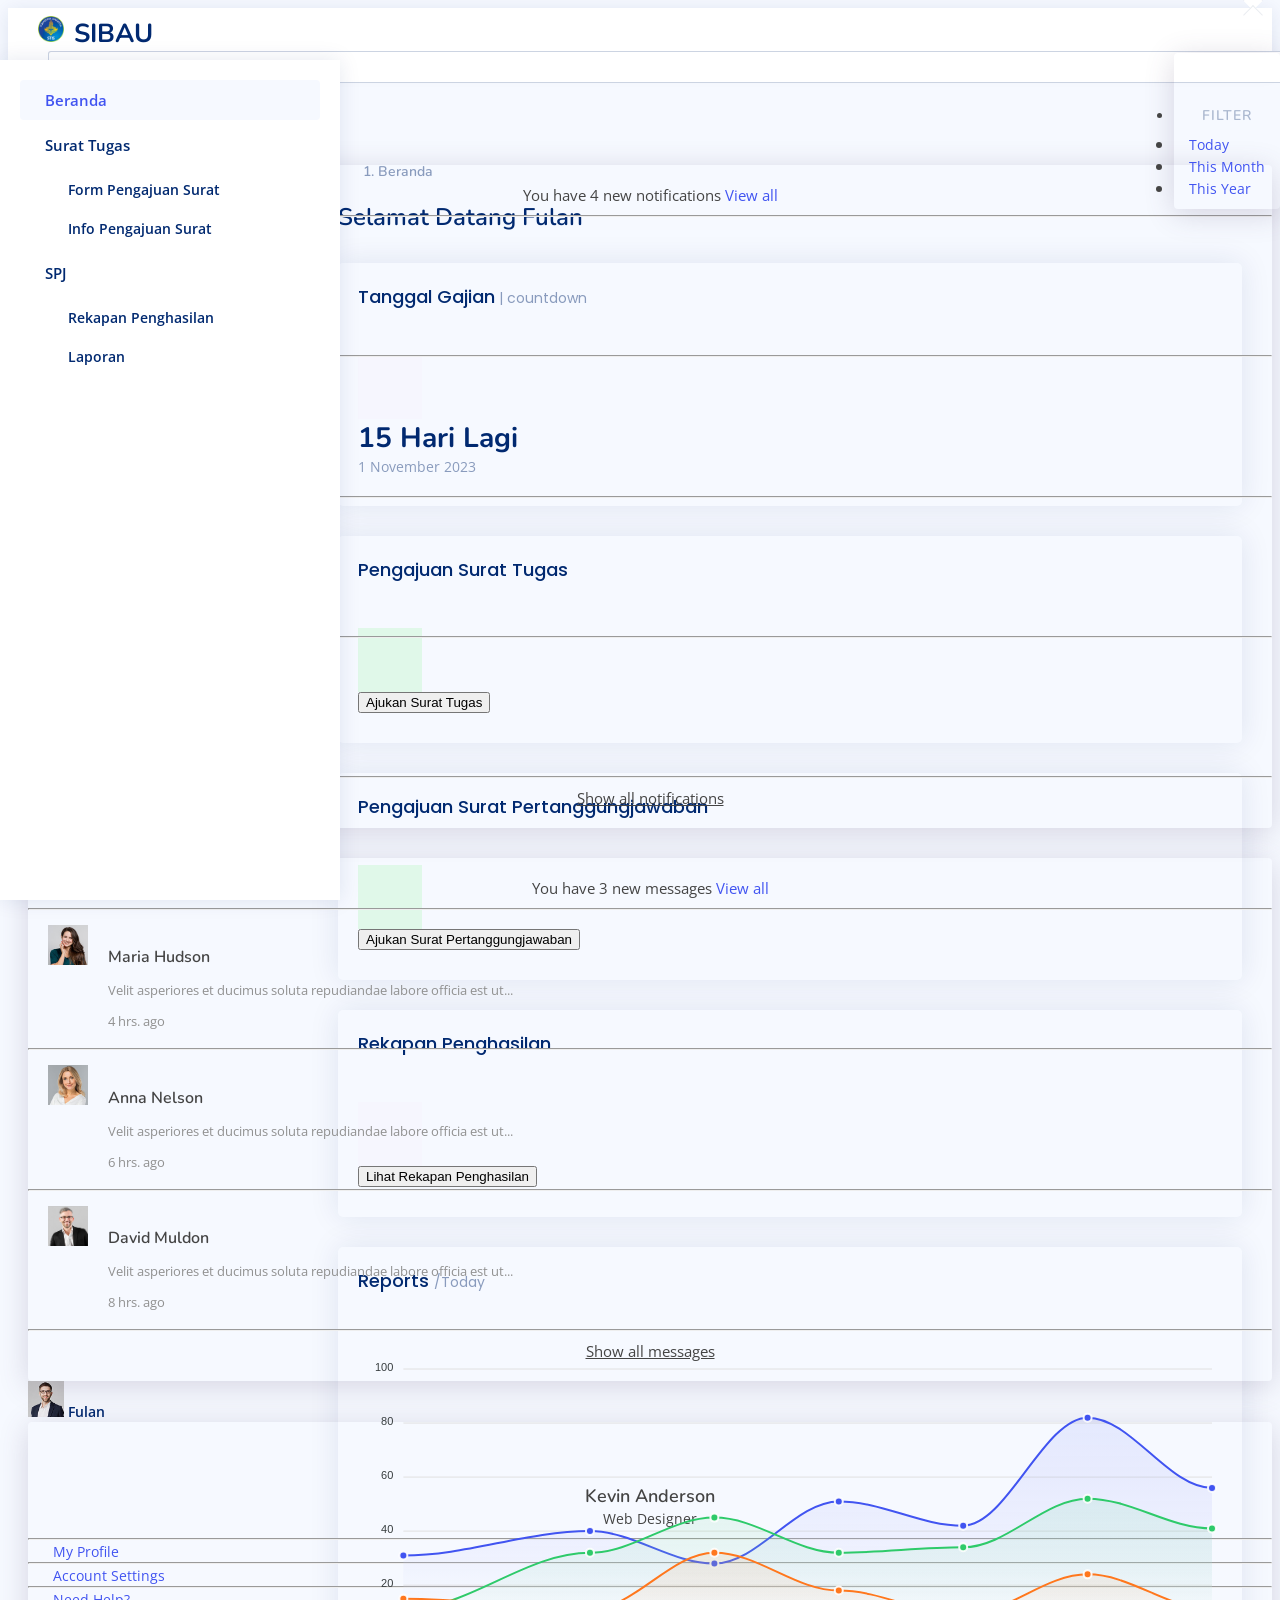
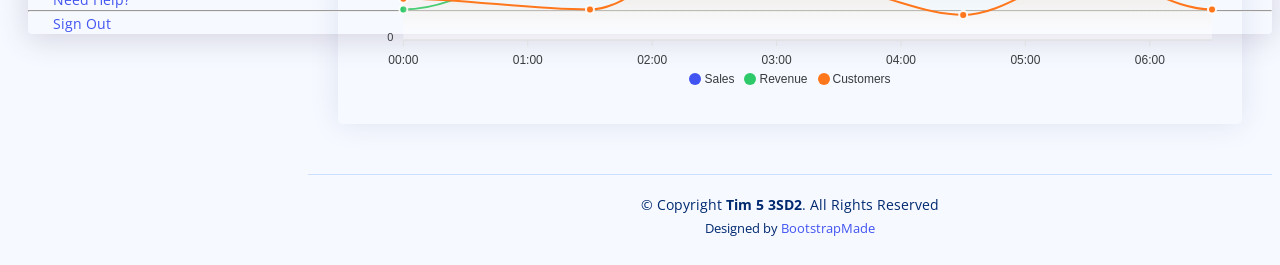
==== index.html @ 1c82ad4c "Menambahkan file UI-UX" ====
<!DOCTYPE html>
<html lang="en">
  <head>
    <meta charset="utf-8" />
    <meta content="width=device-width, initial-scale=1.0" name="viewport" />

    <title>Home</title>
    <meta content="" name="description" />
    <meta content="" name="keywords" />

    <!-- Favicons -->
    <link href="assets/img/favicon.png" rel="icon" />
    <link href="assets/img/apple-touch-icon.png" rel="apple-touch-icon" />

    <!-- Google Fonts -->
    <link href="https://fonts.gstatic.com" rel="preconnect" />
    <link
      href="https://fonts.googleapis.com/css?family=Open+Sans:300,300i,400,400i,600,600i,700,700i|Nunito:300,300i,400,400i,600,600i,700,700i|Poppins:300,300i,400,400i,500,500i,600,600i,700,700i"
      rel="stylesheet"
    />

    <!-- Vendor CSS Files -->
    <link
      href="assets/vendor/bootstrap/css/bootstrap.min.css"
      rel="stylesheet"
    />
    <link
      href="assets/vendor/bootstrap-icons/bootstrap-icons.css"
      rel="stylesheet"
    />
    <link href="assets/vendor/boxicons/css/boxicons.min.css" rel="stylesheet" />
    <link href="assets/vendor/quill/quill.snow.css" rel="stylesheet" />
    <link href="assets/vendor/quill/quill.bubble.css" rel="stylesheet" />
    <link href="assets/vendor/remixicon/remixicon.css" rel="stylesheet" />
    <link href="assets/vendor/simple-datatables/style.css" rel="stylesheet" />

    <!-- Template Main CSS File -->
    <link href="assets/css/style.css" rel="stylesheet" />

    <!-- =======================================================
  * Template Name: NiceAdmin
  * Updated: Sep 18 2023 with Bootstrap v5.3.2
  * Template URL: https://bootstrapmade.com/nice-admin-bootstrap-admin-html-template/
  * Author: BootstrapMade.com
  * License: https://bootstrapmade.com/license/
  ======================================================== -->
  </head>

  <body>
    <!-- ======= Header ======= -->
    <header id="header" class="header fixed-top d-flex align-items-center">
      <div class="d-flex align-items-center justify-content-between">
        <i class="bi bi-list toggle-sidebar-btn"></i>
        <a href="index.html" class="logo d-flex align-items-center">
          <img src="assets/img/logo.png" alt="Logo Polstat STIS" />
          <span class="d-none d-lg-block">SIBAU</span>
        </a>
      </div>
      <!-- End Logo -->

      <div class="search-bar">
        <form
          class="search-form d-flex align-items-center"
          method="POST"
          action="#"
        >
          <input
            type="text"
            name="query"
            placeholder="Search"
            title="Enter search keyword"
          />
          <button type="submit" title="Search">
            <i class="bi bi-search"></i>
          </button>
        </form>
      </div>
      <!-- End Search Bar -->

      <nav class="header-nav ms-auto">
        <ul class="d-flex align-items-center">
          <li class="nav-item d-block d-lg-none">
            <a class="nav-link nav-icon search-bar-toggle" href="#">
              <i class="bi bi-search"></i>
            </a>
          </li>
          <!-- End Search Icon-->

          <li class="nav-item dropdown">
            <a class="nav-link nav-icon" href="#" data-bs-toggle="dropdown">
              <i class="bi bi-bell"></i>
              <span class="badge bg-primary badge-number">4</span> </a
            ><!-- End Notification Icon -->

            <ul
              class="dropdown-menu dropdown-menu-end dropdown-menu-arrow notifications"
            >
              <li class="dropdown-header">
                You have 4 new notifications
                <a href="#"
                  ><span class="badge rounded-pill bg-primary p-2 ms-2"
                    >View all</span
                  ></a
                >
              </li>
              <li>
                <hr class="dropdown-divider" />
              </li>

              <li class="notification-item">
                <i class="bi bi-exclamation-circle text-warning"></i>
                <div>
                  <h4>Lorem Ipsum</h4>
                  <p>Quae dolorem earum veritatis oditseno</p>
                  <p>30 min. ago</p>
                </div>
              </li>

              <li>
                <hr class="dropdown-divider" />
              </li>

              <li class="notification-item">
                <i class="bi bi-x-circle text-danger"></i>
                <div>
                  <h4>Atque rerum nesciunt</h4>
                  <p>Quae dolorem earum veritatis oditseno</p>
                  <p>1 hr. ago</p>
                </div>
              </li>

              <li>
                <hr class="dropdown-divider" />
              </li>

              <li class="notification-item">
                <i class="bi bi-check-circle text-success"></i>
                <div>
                  <h4>Sit rerum fuga</h4>
                  <p>Quae dolorem earum veritatis oditseno</p>
                  <p>2 hrs. ago</p>
                </div>
              </li>

              <li>
                <hr class="dropdown-divider" />
              </li>

              <li class="notification-item">
                <i class="bi bi-info-circle text-primary"></i>
                <div>
                  <h4>Dicta reprehenderit</h4>
                  <p>Quae dolorem earum veritatis oditseno</p>
                  <p>4 hrs. ago</p>
                </div>
              </li>

              <li>
                <hr class="dropdown-divider" />
              </li>
              <li class="dropdown-footer">
                <a href="#">Show all notifications</a>
              </li>
            </ul>
            <!-- End Notification Dropdown Items -->
          </li>
          <!-- End Notification Nav -->

          <li class="nav-item dropdown">
            <a class="nav-link nav-icon" href="#" data-bs-toggle="dropdown">
              <i class="bi bi-chat-left-text"></i>
              <span class="badge bg-success badge-number">3</span> </a
            ><!-- End Messages Icon -->

            <ul
              class="dropdown-menu dropdown-menu-end dropdown-menu-arrow messages"
            >
              <li class="dropdown-header">
                You have 3 new messages
                <a href="#"
                  ><span class="badge rounded-pill bg-primary p-2 ms-2"
                    >View all</span
                  ></a
                >
              </li>
              <li>
                <hr class="dropdown-divider" />
              </li>

              <li class="message-item">
                <a href="#">
                  <img
                    src="assets/img/messages-1.jpg"
                    alt=""
                    class="rounded-circle"
                  />
                  <div>
                    <h4>Maria Hudson</h4>
                    <p>
                      Velit asperiores et ducimus soluta repudiandae labore
                      officia est ut...
                    </p>
                    <p>4 hrs. ago</p>
                  </div>
                </a>
              </li>
              <li>
                <hr class="dropdown-divider" />
              </li>

              <li class="message-item">
                <a href="#">
                  <img
                    src="assets/img/messages-2.jpg"
                    alt=""
                    class="rounded-circle"
                  />
                  <div>
                    <h4>Anna Nelson</h4>
                    <p>
                      Velit asperiores et ducimus soluta repudiandae labore
                      officia est ut...
                    </p>
                    <p>6 hrs. ago</p>
                  </div>
                </a>
              </li>
              <li>
                <hr class="dropdown-divider" />
              </li>

              <li class="message-item">
                <a href="#">
                  <img
                    src="assets/img/messages-3.jpg"
                    alt=""
                    class="rounded-circle"
                  />
                  <div>
                    <h4>David Muldon</h4>
                    <p>
                      Velit asperiores et ducimus soluta repudiandae labore
                      officia est ut...
                    </p>
                    <p>8 hrs. ago</p>
                  </div>
                </a>
              </li>
              <li>
                <hr class="dropdown-divider" />
              </li>

              <li class="dropdown-footer">
                <a href="#">Show all messages</a>
              </li>
            </ul>
            <!-- End Messages Dropdown Items -->
          </li>
          <!-- End Messages Nav -->

          <li class="nav-item dropdown pe-3">
            <a
              class="nav-link nav-profile d-flex align-items-center pe-0"
              href="#"
              data-bs-toggle="dropdown"
            >
              <img
                src="assets/img/profile-img.jpg"
                alt="Profile"
                class="rounded-circle"
              />
              <span class="d-none d-md-block dropdown-toggle ps-2"
                >Fulan</span
              > </a
            ><!-- End Profile Iamge Icon -->

            <ul
              class="dropdown-menu dropdown-menu-end dropdown-menu-arrow profile"
            >
              <li class="dropdown-header">
                <h6>Kevin Anderson</h6>
                <span>Web Designer</span>
              </li>
              <li>
                <hr class="dropdown-divider" />
              </li>

              <li>
                <a
                  class="dropdown-item d-flex align-items-center"
                  href="users-profile.html"
                >
                  <i class="bi bi-person"></i>
                  <span>My Profile</span>
                </a>
              </li>
              <li>
                <hr class="dropdown-divider" />
              </li>

              <li>
                <a
                  class="dropdown-item d-flex align-items-center"
                  href="users-profile.html"
                >
                  <i class="bi bi-gear"></i>
                  <span>Account Settings</span>
                </a>
              </li>
              <li>
                <hr class="dropdown-divider" />
              </li>

              <li>
                <a
                  class="dropdown-item d-flex align-items-center"
                  href="pages-faq.html"
                >
                  <i class="bi bi-question-circle"></i>
                  <span>Need Help?</span>
                </a>
              </li>
              <li>
                <hr class="dropdown-divider" />
              </li>

              <li>
                <a class="dropdown-item d-flex align-items-center" href="#">
                  <i class="bi bi-box-arrow-right"></i>
                  <span>Sign Out</span>
                </a>
              </li>
            </ul>
            <!-- End Profile Dropdown Items -->
          </li>
          <!-- End Profile Nav -->
        </ul>
      </nav>
      <!-- End Icons Navigation -->
    </header>
    <!-- End Header -->

    <!-- ======= Sidebar ======= -->
    <aside id="sidebar" class="sidebar">
      <ul class="sidebar-nav" id="sidebar-nav">
        <li class="nav-item">
          <a class="nav-link" href="index.html">
            <i class="bi bi-grid"></i>
            <span>Beranda</span>
          </a>
        </li>
        <!-- End Home Nav -->

        <li class="nav-item">
          <a
            class="nav-link collapsed"
            data-bs-target="#components-nav"
            data-bs-toggle="collapse"
            href="#"
          >
            <i class="bi bi-journal-text"></i><span>Surat Tugas</span
            ><i class="bi bi-chevron-down ms-auto"></i>
          </a>
          <ul
            id="components-nav"
            class="nav-content collapse"
            data-bs-parent="#sidebar-nav"
          >
            <li>
              <a href="surat-tugas-user-umum.html">
                <i class="bi bi-circle"></i
                ><span>Form Pengajuan Surat</span>
              </a>
            </li>
            <li>
              <a href="info-pengajuan-surat.html">
                <i class="bi bi-circle"></i
                ><span>Info Pengajuan Surat</span>
              </a>
            </li>
          </ul>
        </li>
        <!-- End Surat Tugas Nav -->

        <li class="nav-item">
          <a
            class="nav-link collapsed"
            data-bs-target="#forms-nav"
            data-bs-toggle="collapse"
            href="#"
          >
            <i class="bi bi-layout-text-window-reverse"></i><span>SPJ</span
            ><i class="bi bi-chevron-down ms-auto"></i>
          </a>
          <ul
            id="forms-nav"
            class="nav-content collapse"
            data-bs-parent="#sidebar-nav"
          >
            <li>
              <a href="rekapan-penghasilan.html">
                <i class="bi bi-circle"></i><span>Rekapan Penghasilan</span>
              </a>
            </li>
            <li>
              <a href="#"> <i class="bi bi-circle"></i><span>Laporan</span> </a>
            </li>
          </ul>
        </li>
        <!-- End SPJ Nav -->
      </ul>
    </aside>
    <!-- End Sidebar-->

    <main id="main" class="main">
      <div class="pagetitle">
        <ol class="breadcrumb">
          <li class="breadcrumb-item"><a href="index.html">Beranda</a></li>
        </ol>
        <nav>
          <h1>Selamat Datang Fulan</h1>
        </nav>
      </div>
      <!-- End Page Title -->

      <section class="section dashboard">
        <div class="row">
          <!-- Left side columns -->
          <div class="col-lg-12">
            <div class="row">
              <!-- Gaji Bulanan -->
              <div class="col-xxl-6 col-md-6">
                <div class="card info-card sales-card">
                  <div class="card-body">
                    <h5 class="card-title">
                      Tanggal Gajian<span> | countdown</span>
                    </h5>

                    <div class="d-flex align-items-center">
                      <div class="card-icon rounded-circle d-flex align-items-center justify-content-center">
                        <i class="bi bi-calendar-week-fill"></i>
                      </div>
                      <div class="ps-3">
                        <h6>15 Hari Lagi</h6><span>1 November 2023</span>
                      </div>
                    </div>
                  </div>
                </div>
              </div>
              <!-- End Gaji Bulanan -->

              <!-- Pengajuan Surat Tugas -->
              <div class="col-xxl-6 col-md-6">
                <div class="card info-card revenue-card">
                    <div class="card-body">
                    <h5 class="card-title">
                      Pengajuan Surat Tugas
                    </h5>

                    <div class="d-flex align-items-center">
                      <div class="card-icon rounded-circle d-flex align-items-center justify-content-center">
                        <i class="bi bi-envelope-paper-fill"></i>
                      </div>
                      <div class="ps-3">
                        <a href="surat-tugas-user-umum.html"><button type="button" class="btn btn-primary">Ajukan Surat Tugas</button></a>
                      </div>
                    </div>
                  </div>
                </div>
              </div>
              <!-- Pengajuan Surat Tugas -->
            </div>

            <div class="row">
              <!-- Pengajuan Surat Pertanggungjawaban -->
              <div class="col-xxl-6 col-md-6">
                <div class="card info-card revenue-card">
                    <div class="card-body">
                    <h5 class="card-title">
                      Pengajuan Surat Pertanggungjawaban
                    </h5>

                    <div class="d-flex align-items-center">
                      <div class="card-icon rounded-circle d-flex align-items-center justify-content-center">
                        <i class="bi bi-paperclip"></i>
                      </div>
                      <div class="ps-3">
                        <button type="button" class="btn btn-primary">Ajukan Surat Pertanggungjawaban</button>
                      </div>
                    </div>
                  </div>
                </div>
              </div>
              <!-- Pengajuan Surat Pertanggungjawaban -->

              <!-- Rekapan Penghasilan -->
              <div class="col-xxl-6 col-md-6">
                <div class="card info-card sales-card">
                    <div class="card-body">
                    <h5 class="card-title">
                      Rekapan Penghasilan
                    </h5>

                    <div class="d-flex align-items-center">
                      <div class="card-icon rounded-circle d-flex align-items-center justify-content-center">
                        <i class="bi bi-cash-stack"></i>
                      </div>
                      <div class="ps-3">
                        <a href="rekapan-penghasilan.html"><button type="button" class="btn btn-primary">Lihat Rekapan Penghasilan</button></a>
                      </div>
                    </div>
                  </div>
                </div>
              </div>
              <!-- Rekapan Penghasilan -->
            </div>
            
            <div class="row">
              <!-- Reports -->
              <div class="col-12">
                <div class="card">
                  <div class="filter">
                    <a class="icon" href="#" data-bs-toggle="dropdown"
                      ><i class="bi bi-three-dots"></i
                    ></a>
                    <ul
                      class="dropdown-menu dropdown-menu-end dropdown-menu-arrow"
                    >
                      <li class="dropdown-header text-start">
                        <h6>Filter</h6>
                      </li>

                      <li><a class="dropdown-item" href="#">Today</a></li>
                      <li><a class="dropdown-item" href="#">This Month</a></li>
                      <li><a class="dropdown-item" href="#">This Year</a></li>
                    </ul>
                  </div>

                  <div class="card-body">
                    <h5 class="card-title">Reports <span>/Today</span></h5>

                    <!-- Line Chart -->
                    <div id="reportsChart"></div>

                    <script>
                      document.addEventListener("DOMContentLoaded", () => {
                        new ApexCharts(
                          document.querySelector("#reportsChart"),
                          {
                            series: [
                              {
                                name: "Sales",
                                data: [31, 40, 28, 51, 42, 82, 56],
                              },
                              {
                                name: "Revenue",
                                data: [11, 32, 45, 32, 34, 52, 41],
                              },
                              {
                                name: "Customers",
                                data: [15, 11, 32, 18, 9, 24, 11],
                              },
                            ],
                            chart: {
                              height: 350,
                              type: "area",
                              toolbar: {
                                show: false,
                              },
                            },
                            markers: {
                              size: 4,
                            },
                            colors: ["#4154f1", "#2eca6a", "#ff771d"],
                            fill: {
                              type: "gradient",
                              gradient: {
                                shadeIntensity: 1,
                                opacityFrom: 0.3,
                                opacityTo: 0.4,
                                stops: [0, 90, 100],
                              },
                            },
                            dataLabels: {
                              enabled: false,
                            },
                            stroke: {
                              curve: "smooth",
                              width: 2,
                            },
                            xaxis: {
                              type: "datetime",
                              categories: [
                                "2018-09-19T00:00:00.000Z",
                                "2018-09-19T01:30:00.000Z",
                                "2018-09-19T02:30:00.000Z",
                                "2018-09-19T03:30:00.000Z",
                                "2018-09-19T04:30:00.000Z",
                                "2018-09-19T05:30:00.000Z",
                                "2018-09-19T06:30:00.000Z",
                              ],
                            },
                            tooltip: {
                              x: {
                                format: "dd/MM/yy HH:mm",
                              },
                            },
                          }
                        ).render();
                      });
                    </script>
                    <!-- End Line Chart -->
                  </div>
                </div>
              </div>
              <!-- End Reports -->
            </div>
          </div>
          <!-- End Left side columns -->

          <!-- Right side columns -->
          <!-- NANTI BISA MENAMBAHKAN KOLOM DENGAN LEBAR 4 DI SINI KALAU DIPERLUKAN -->
          <!-- End Right side columns -->
        </div>
      </section>
    </main>
    <!-- End #main -->

    <!-- ======= Footer ======= -->
    <footer id="footer" class="footer">
      <div class="copyright">
        &copy; Copyright <strong><span>Tim 5 3SD2</span></strong
        >. All Rights Reserved
      </div>
      <div class="credits">
        <!-- All the links in the footer should remain intact. -->
        <!-- You can delete the links only if you purchased the pro version. -->
        <!-- Licensing information: https://bootstrapmade.com/license/ -->
        <!-- Purchase the pro version with working PHP/AJAX contact form: https://bootstrapmade.com/nice-admin-bootstrap-admin-html-template/ -->
        Designed by <a href="https://bootstrapmade.com/">BootstrapMade</a>
      </div>
    </footer>
    <!-- End Footer -->

    <a
      href="#"
      class="back-to-top d-flex align-items-center justify-content-center"
      ><i class="bi bi-arrow-up-short"></i
    ></a>

    <!-- Vendor JS Files -->
    <script src="assets/vendor/apexcharts/apexcharts.min.js"></script>
    <script src="assets/vendor/bootstrap/js/bootstrap.bundle.min.js"></script>
    <script src="assets/vendor/chart.js/chart.umd.js"></script>
    <script src="assets/vendor/echarts/echarts.min.js"></script>
    <script src="assets/vendor/quill/quill.min.js"></script>
    <script src="assets/vendor/simple-datatables/simple-datatables.js"></script>
    <script src="assets/vendor/tinymce/tinymce.min.js"></script>
    <script src="assets/vendor/php-email-form/validate.js"></script>

    <!-- Template Main JS File -->
    <script src="assets/js/main.js"></script>
  </body>
</html>
---- assets/vendor/quill/quill.snow.css ----
/*!
 * Quill Editor v1.3.7
 * https://quilljs.com/
 * Copyright (c) 2014, Jason Chen
 * Copyright (c) 2013, salesforce.com
 */
.ql-container {
  box-sizing: border-box;
  font-family: Helvetica, Arial, sans-serif;
  font-size: 13px;
  height: 100%;
  margin: 0px;
  position: relative;
}
.ql-container.ql-disabled .ql-tooltip {
  visibility: hidden;
}
.ql-container.ql-disabled .ql-editor ul[data-checked] > li::before {
  pointer-events: none;
}
.ql-clipboard {
  left: -100000px;
  height: 1px;
  overflow-y: hidden;
  position: absolute;
  top: 50%;
}
.ql-clipboard p {
  margin: 0;
  padding: 0;
}
.ql-editor {
  box-sizing: border-box;
  line-height: 1.42;
  height: 100%;
  outline: none;
  overflow-y: auto;
  padding: 12px 15px;
  tab-size: 4;
  -moz-tab-size: 4;
  text-align: left;
  white-space: pre-wrap;
  word-wrap: break-word;
}
.ql-editor > * {
  cursor: text;
}
.ql-editor p,
.ql-editor ol,
.ql-editor ul,
.ql-editor pre,
.ql-editor blockquote,
.ql-editor h1,
.ql-editor h2,
.ql-editor h3,
.ql-editor h4,
.ql-editor h5,
.ql-editor h6 {
  margin: 0;
  padding: 0;
  counter-reset: list-1 list-2 list-3 list-4 list-5 list-6 list-7 list-8 list-9;
}
.ql-editor ol,
.ql-editor ul {
  padding-left: 1.5em;
}
.ql-editor ol > li,
.ql-editor ul > li {
  list-style-type: none;
}
.ql-editor ul > li::before {
  content: '\2022';
}
.ql-editor ul[data-checked=true],
.ql-editor ul[data-checked=false] {
  pointer-events: none;
}
.ql-editor ul[data-checked=true] > li *,
.ql-editor ul[data-checked=false] > li * {
  pointer-events: all;
}
.ql-editor ul[data-checked=true] > li::before,
.ql-editor ul[data-checked=false] > li::before {
  color: #777;
  cursor: pointer;
  pointer-events: all;
}
.ql-editor ul[data-checked=true] > li::before {
  content: '\2611';
}
.ql-editor ul[data-checked=false] > li::before {
  content: '\2610';
}
.ql-editor li::before {
  display: inline-block;
  white-space: nowrap;
  width: 1.2em;
}
.ql-editor li:not(.ql-direction-rtl)::before {
  margin-left: -1.5em;
  margin-right: 0.3em;
  text-align: right;
}
.ql-editor li.ql-direction-rtl::before {
  margin-left: 0.3em;
  margin-right: -1.5em;
}
.ql-editor ol li:not(.ql-direction-rtl),
.ql-editor ul li:not(.ql-direction-rtl) {
  padding-left: 1.5em;
}
.ql-editor ol li.ql-direction-rtl,
.ql-editor ul li.ql-direction-rtl {
  padding-right: 1.5em;
}
.ql-editor ol li {
  counter-reset: list-1 list-2 list-3 list-4 list-5 list-6 list-7 list-8 list-9;
  counter-increment: list-0;
}
.ql-editor ol li:before {
  content: counter(list-0, decimal) '. ';
}
.ql-editor ol li.ql-indent-1 {
  counter-increment: list-1;
}
.ql-editor ol li.ql-indent-1:before {
  content: counter(list-1, lower-alpha) '. ';
}
.ql-editor ol li.ql-indent-1 {
  counter-reset: list-2 list-3 list-4 list-5 list-6 list-7 list-8 list-9;
}
.ql-editor ol li.ql-indent-2 {
  counter-increment: list-2;
}
.ql-editor ol li.ql-indent-2:before {
  content: counter(list-2, lower-roman) '. ';
}
.ql-editor ol li.ql-indent-2 {
  counter-reset: list-3 list-4 list-5 list-6 list-7 list-8 list-9;
}
.ql-editor ol li.ql-indent-3 {
  counter-increment: list-3;
}
.ql-editor ol li.ql-indent-3:before {
  content: counter(list-3, decimal) '. ';
}
.ql-editor ol li.ql-indent-3 {
  counter-reset: list-4 list-5 list-6 list-7 list-8 list-9;
}
.ql-editor ol li.ql-indent-4 {
  counter-increment: list-4;
}
.ql-editor ol li.ql-indent-4:before {
  content: counter(list-4, lower-alpha) '. ';
}
.ql-editor ol li.ql-indent-4 {
  counter-reset: list-5 list-6 list-7 list-8 list-9;
}
.ql-editor ol li.ql-indent-5 {
  counter-increment: list-5;
}
.ql-editor ol li.ql-indent-5:before {
  content: counter(list-5, lower-roman) '. ';
}
.ql-editor ol li.ql-indent-5 {
  counter-reset: list-6 list-7 list-8 list-9;
}
.ql-editor ol li.ql-indent-6 {
  counter-increment: list-6;
}
.ql-editor ol li.ql-indent-6:before {
  content: counter(list-6, decimal) '. ';
}
.ql-editor ol li.ql-indent-6 {
  counter-reset: list-7 list-8 list-9;
}
.ql-editor ol li.ql-indent-7 {
  counter-increment: list-7;
}
.ql-editor ol li.ql-indent-7:before {
  content: counter(list-7, lower-alpha) '. ';
}
.ql-editor ol li.ql-indent-7 {
  counter-reset: list-8 list-9;
}
.ql-editor ol li.ql-indent-8 {
  counter-increment: list-8;
}
.ql-editor ol li.ql-indent-8:before {
  content: counter(list-8, lower-roman) '. ';
}
.ql-editor ol li.ql-indent-8 {
  counter-reset: list-9;
}
.ql-editor ol li.ql-indent-9 {
  counter-increment: list-9;
}
.ql-editor ol li.ql-indent-9:before {
  content: counter(list-9, decimal) '. ';
}
.ql-editor .ql-indent-1:not(.ql-direction-rtl) {
  padding-left: 3em;
}
.ql-editor li.ql-indent-1:not(.ql-direction-rtl) {
  padding-left: 4.5em;
}
.ql-editor .ql-indent-1.ql-direction-rtl.ql-align-right {
  padding-right: 3em;
}
.ql-editor li.ql-indent-1.ql-direction-rtl.ql-align-right {
  padding-right: 4.5em;
}
.ql-editor .ql-indent-2:not(.ql-direction-rtl) {
  padding-left: 6em;
}
.ql-editor li.ql-indent-2:not(.ql-direction-rtl) {
  padding-left: 7.5em;
}
.ql-editor .ql-indent-2.ql-direction-rtl.ql-align-right {
  padding-right: 6em;
}
.ql-editor li.ql-indent-2.ql-direction-rtl.ql-align-right {
  padding-right: 7.5em;
}
.ql-editor .ql-indent-3:not(.ql-direction-rtl) {
  padding-left: 9em;
}
.ql-editor li.ql-indent-3:not(.ql-direction-rtl) {
  padding-left: 10.5em;
}
.ql-editor .ql-indent-3.ql-direction-rtl.ql-align-right {
  padding-right: 9em;
}
.ql-editor li.ql-indent-3.ql-direction-rtl.ql-align-right {
  padding-right: 10.5em;
}
.ql-editor .ql-indent-4:not(.ql-direction-rtl) {
  padding-left: 12em;
}
.ql-editor li.ql-indent-4:not(.ql-direction-rtl) {
  padding-left: 13.5em;
}
.ql-editor .ql-indent-4.ql-direction-rtl.ql-align-right {
  padding-right: 12em;
}
.ql-editor li.ql-indent-4.ql-direction-rtl.ql-align-right {
  padding-right: 13.5em;
}
.ql-editor .ql-indent-5:not(.ql-direction-rtl) {
  padding-left: 15em;
}
.ql-editor li.ql-indent-5:not(.ql-direction-rtl) {
  padding-left: 16.5em;
}
.ql-editor .ql-indent-5.ql-direction-rtl.ql-align-right {
  padding-right: 15em;
}
.ql-editor li.ql-indent-5.ql-direction-rtl.ql-align-right {
  padding-right: 16.5em;
}
.ql-editor .ql-indent-6:not(.ql-direction-rtl) {
  padding-left: 18em;
}
.ql-editor li.ql-indent-6:not(.ql-direction-rtl) {
  padding-left: 19.5em;
}
.ql-editor .ql-indent-6.ql-direction-rtl.ql-align-right {
  padding-right: 18em;
}
.ql-editor li.ql-indent-6.ql-direction-rtl.ql-align-right {
  padding-right: 19.5em;
}
.ql-editor .ql-indent-7:not(.ql-direction-rtl) {
  padding-left: 21em;
}
.ql-editor li.ql-indent-7:not(.ql-direction-rtl) {
  padding-left: 22.5em;
}
.ql-editor .ql-indent-7.ql-direction-rtl.ql-align-right {
  padding-right: 21em;
}
.ql-editor li.ql-indent-7.ql-direction-rtl.ql-align-right {
  padding-right: 22.5em;
}
.ql-editor .ql-indent-8:not(.ql-direction-rtl) {
  padding-left: 24em;
}
.ql-editor li.ql-indent-8:not(.ql-direction-rtl) {
  padding-left: 25.5em;
}
.ql-editor .ql-indent-8.ql-direction-rtl.ql-align-right {
  padding-right: 24em;
}
.ql-editor li.ql-indent-8.ql-direction-rtl.ql-align-right {
  padding-right: 25.5em;
}
.ql-editor .ql-indent-9:not(.ql-direction-rtl) {
  padding-left: 27em;
}
.ql-editor li.ql-indent-9:not(.ql-direction-rtl) {
  padding-left: 28.5em;
}
.ql-editor .ql-indent-9.ql-direction-rtl.ql-align-right {
  padding-right: 27em;
}
.ql-editor li.ql-indent-9.ql-direction-rtl.ql-align-right {
  padding-right: 28.5em;
}
.ql-editor .ql-video {
  display: block;
  max-width: 100%;
}
.ql-editor .ql-video.ql-align-center {
  margin: 0 auto;
}
.ql-editor .ql-video.ql-align-right {
  margin: 0 0 0 auto;
}
.ql-editor .ql-bg-black {
  background-color: #000;
}
.ql-editor .ql-bg-red {
  background-color: #e60000;
}
.ql-editor .ql-bg-orange {
  background-color: #f90;
}
.ql-editor .ql-bg-yellow {
  background-color: #ff0;
}
.ql-editor .ql-bg-green {
  background-color: #008a00;
}
.ql-editor .ql-bg-blue {
  background-color: #06c;
}
.ql-editor .ql-bg-purple {
  background-color: #93f;
}
.ql-editor .ql-color-white {
  color: #fff;
}
.ql-editor .ql-color-red {
  color: #e60000;
}
.ql-editor .ql-color-orange {
  color: #f90;
}
.ql-editor .ql-color-yellow {
  color: #ff0;
}
.ql-editor .ql-color-green {
  color: #008a00;
}
.ql-editor .ql-color-blue {
  color: #06c;
}
.ql-editor .ql-color-purple {
  color: #93f;
}
.ql-editor .ql-font-serif {
  font-family: Georgia, Times New Roman, serif;
}
.ql-editor .ql-font-monospace {
  font-family: Monaco, Courier New, monospace;
}
.ql-editor .ql-size-small {
  font-size: 0.75em;
}
.ql-editor .ql-size-large {
  font-size: 1.5em;
}
.ql-editor .ql-size-huge {
  font-size: 2.5em;
}
.ql-editor .ql-direction-rtl {
  direction: rtl;
  text-align: inherit;
}
.ql-editor .ql-align-center {
  text-align: center;
}
.ql-editor .ql-align-justify {
  text-align: justify;
}
.ql-editor .ql-align-right {
  text-align: right;
}
.ql-editor.ql-blank::before {
  color: rgba(0,0,0,0.6);
  content: attr(data-placeholder);
  font-style: italic;
  left: 15px;
  pointer-events: none;
  position: absolute;
  right: 15px;
}
.ql-snow.ql-toolbar:after,
.ql-snow .ql-toolbar:after {
  clear: both;
  content: '';
  display: table;
}
.ql-snow.ql-toolbar button,
.ql-snow .ql-toolbar button {
  background: none;
  border: none;
  cursor: pointer;
  display: inline-block;
  float: left;
  height: 24px;
  padding: 3px 5px;
  width: 28px;
}
.ql-snow.ql-toolbar button svg,
.ql-snow .ql-toolbar button svg {
  float: left;
  height: 100%;
}
.ql-snow.ql-toolbar button:active:hover,
.ql-snow .ql-toolbar button:active:hover {
  outline: none;
}
.ql-snow.ql-toolbar input.ql-image[type=file],
.ql-snow .ql-toolbar input.ql-image[type=file] {
  display: none;
}
.ql-snow.ql-toolbar button:hover,
.ql-snow .ql-toolbar button:hover,
.ql-snow.ql-toolbar button:focus,
.ql-snow .ql-toolbar button:focus,
.ql-snow.ql-toolbar button.ql-active,
.ql-snow .ql-toolbar button.ql-active,
.ql-snow.ql-toolbar .ql-picker-label:hover,
.ql-snow .ql-toolbar .ql-picker-label:hover,
.ql-snow.ql-toolbar .ql-picker-label.ql-active,
.ql-snow .ql-toolbar .ql-picker-label.ql-active,
.ql-snow.ql-toolbar .ql-picker-item:hover,
.ql-snow .ql-toolbar .ql-picker-item:hover,
.ql-snow.ql-toolbar .ql-picker-item.ql-selected,
.ql-snow .ql-toolbar .ql-picker-item.ql-selected {
  color: #06c;
}
.ql-snow.ql-toolbar button:hover .ql-fill,
.ql-snow .ql-toolbar button:hover .ql-fill,
.ql-snow.ql-toolbar button:focus .ql-fill,
.ql-snow .ql-toolbar button:focus .ql-fill,
.ql-snow.ql-toolbar button.ql-active .ql-fill,
.ql-snow .ql-toolbar button.ql-active .ql-fill,
.ql-snow.ql-toolbar .ql-picker-label:hover .ql-fill,
.ql-snow .ql-toolbar .ql-picker-label:hover .ql-fill,
.ql-snow.ql-toolbar .ql-picker-label.ql-active .ql-fill,
.ql-snow .ql-toolbar .ql-picker-label.ql-active .ql-fill,
.ql-snow.ql-toolbar .ql-picker-item:hover .ql-fill,
.ql-snow .ql-toolbar .ql-picker-item:hover .ql-fill,
.ql-snow.ql-toolbar .ql-picker-item.ql-selected .ql-fill,
.ql-snow .ql-toolbar .ql-picker-item.ql-selected .ql-fill,
.ql-snow.ql-toolbar button:hover .ql-stroke.ql-fill,
.ql-snow .ql-toolbar button:hover .ql-stroke.ql-fill,
.ql-snow.ql-toolbar button:focus .ql-stroke.ql-fill,
.ql-snow .ql-toolbar button:focus .ql-stroke.ql-fill,
.ql-snow.ql-toolbar button.ql-active .ql-stroke.ql-fill,
.ql-snow .ql-toolbar button.ql-active .ql-stroke.ql-fill,
.ql-snow.ql-toolbar .ql-picker-label:hover .ql-stroke.ql-fill,
.ql-snow .ql-toolbar .ql-picker-label:hover .ql-stroke.ql-fill,
.ql-snow.ql-toolbar .ql-picker-label.ql-active .ql-stroke.ql-fill,
.ql-snow .ql-toolbar .ql-picker-label.ql-active .ql-stroke.ql-fill,
.ql-snow.ql-toolbar .ql-picker-item:hover .ql-stroke.ql-fill,
.ql-snow .ql-toolbar .ql-picker-item:hover .ql-stroke.ql-fill,
.ql-snow.ql-toolbar .ql-picker-item.ql-selected .ql-stroke.ql-fill,
.ql-snow .ql-toolbar .ql-picker-item.ql-selected .ql-stroke.ql-fill {
  fill: #06c;
}
.ql-snow.ql-toolbar button:hover .ql-stroke,
.ql-snow .ql-toolbar button:hover .ql-stroke,
.ql-snow.ql-toolbar button:focus .ql-stroke,
.ql-snow .ql-toolbar button:focus .ql-stroke,
.ql-snow.ql-toolbar button.ql-active .ql-stroke,
.ql-snow .ql-toolbar button.ql-active .ql-stroke,
.ql-snow.ql-toolbar .ql-picker-label:hover .ql-stroke,
.ql-snow .ql-toolbar .ql-picker-label:hover .ql-stroke,
.ql-snow.ql-toolbar .ql-picker-label.ql-active .ql-stroke,
.ql-snow .ql-toolbar .ql-picker-label.ql-active .ql-stroke,
.ql-snow.ql-toolbar .ql-picker-item:hover .ql-stroke,
.ql-snow .ql-toolbar .ql-picker-item:hover .ql-stroke,
.ql-snow.ql-toolbar .ql-picker-item.ql-selected .ql-stroke,
.ql-snow .ql-toolbar .ql-picker-item.ql-selected .ql-stroke,
.ql-snow.ql-toolbar button:hover .ql-stroke-miter,
.ql-snow .ql-toolbar button:hover .ql-stroke-miter,
.ql-snow.ql-toolbar button:focus .ql-stroke-miter,
.ql-snow .ql-toolbar button:focus .ql-stroke-miter,
.ql-snow.ql-toolbar button.ql-active .ql-stroke-miter,
.ql-snow .ql-toolbar button.ql-active .ql-stroke-miter,
.ql-snow.ql-toolbar .ql-picker-label:hover .ql-stroke-miter,
.ql-snow .ql-toolbar .ql-picker-label:hover .ql-stroke-miter,
.ql-snow.ql-toolbar .ql-picker-label.ql-active .ql-stroke-miter,
.ql-snow .ql-toolbar .ql-picker-label.ql-active .ql-stroke-miter,
.ql-snow.ql-toolbar .ql-picker-item:hover .ql-stroke-miter,
.ql-snow .ql-toolbar .ql-picker-item:hover .ql-stroke-miter,
.ql-snow.ql-toolbar .ql-picker-item.ql-selected .ql-stroke-miter,
.ql-snow .ql-toolbar .ql-picker-item.ql-selected .ql-stroke-miter {
  stroke: #06c;
}
@media (pointer: coarse) {
  .ql-snow.ql-toolbar button:hover:not(.ql-active),
  .ql-snow .ql-toolbar button:hover:not(.ql-active) {
    color: #444;
  }
  .ql-snow.ql-toolbar button:hover:not(.ql-active) .ql-fill,
  .ql-snow .ql-toolbar button:hover:not(.ql-active) .ql-fill,
  .ql-snow.ql-toolbar button:hover:not(.ql-active) .ql-stroke.ql-fill,
  .ql-snow .ql-toolbar button:hover:not(.ql-active) .ql-stroke.ql-fill {
    fill: #444;
  }
  .ql-snow.ql-toolbar button:hover:not(.ql-active) .ql-stroke,
  .ql-snow .ql-toolbar button:hover:not(.ql-active) .ql-stroke,
  .ql-snow.ql-toolbar button:hover:not(.ql-active) .ql-stroke-miter,
  .ql-snow .ql-toolbar button:hover:not(.ql-active) .ql-stroke-miter {
    stroke: #444;
  }
}
.ql-snow {
  box-sizing: border-box;
}
.ql-snow * {
  box-sizing: border-box;
}
.ql-snow .ql-hidden {
  display: none;
}
.ql-snow .ql-out-bottom,
.ql-snow .ql-out-top {
  visibility: hidden;
}
.ql-snow .ql-tooltip {
  position: absolute;
  transform: translateY(10px);
}
.ql-snow .ql-tooltip a {
  cursor: pointer;
  text-decoration: none;
}
.ql-snow .ql-tooltip.ql-flip {
  transform: translateY(-10px);
}
.ql-snow .ql-formats {
  display: inline-block;
  vertical-align: middle;
}
.ql-snow .ql-formats:after {
  clear: both;
  content: '';
  display: table;
}
.ql-snow .ql-stroke {
  fill: none;
  stroke: #444;
  stroke-linecap: round;
  stroke-linejoin: round;
  stroke-width: 2;
}
.ql-snow .ql-stroke-miter {
  fill: none;
  stroke: #444;
  stroke-miterlimit: 10;
  stroke-width: 2;
}
.ql-snow .ql-fill,
.ql-snow .ql-stroke.ql-fill {
  fill: #444;
}
.ql-snow .ql-empty {
  fill: none;
}
.ql-snow .ql-even {
  fill-rule: evenodd;
}
.ql-snow .ql-thin,
.ql-snow .ql-stroke.ql-thin {
  stroke-width: 1;
}
.ql-snow .ql-transparent {
  opacity: 0.4;
}
.ql-snow .ql-direction svg:last-child {
  display: none;
}
.ql-snow .ql-direction.ql-active svg:last-child {
  display: inline;
}
.ql-snow .ql-direction.ql-active svg:first-child {
  display: none;
}
.ql-snow .ql-editor h1 {
  font-size: 2em;
}
.ql-snow .ql-editor h2 {
  font-size: 1.5em;
}
.ql-snow .ql-editor h3 {
  font-size: 1.17em;
}
.ql-snow .ql-editor h4 {
  font-size: 1em;
}
.ql-snow .ql-editor h5 {
  font-size: 0.83em;
}
.ql-snow .ql-editor h6 {
  font-size: 0.67em;
}
.ql-snow .ql-editor a {
  text-decoration: underline;
}
.ql-snow .ql-editor blockquote {
  border-left: 4px solid #ccc;
  margin-bottom: 5px;
  margin-top: 5px;
  padding-left: 16px;
}
.ql-snow .ql-editor code,
.ql-snow .ql-editor pre {
  background-color: #f0f0f0;
  border-radius: 3px;
}
.ql-snow .ql-editor pre {
  white-space: pre-wrap;
  margin-bottom: 5px;
  margin-top: 5px;
  padding: 5px 10px;
}
.ql-snow .ql-editor code {
  font-size: 85%;
  padding: 2px 4px;
}
.ql-snow .ql-editor pre.ql-syntax {
  background-color: #23241f;
  color: #f8f8f2;
  overflow: visible;
}
.ql-snow .ql-editor img {
  max-width: 100%;
}
.ql-snow .ql-picker {
  color: #444;
  display: inline-block;
  float: left;
  font-size: 14px;
  font-weight: 500;
  height: 24px;
  position: relative;
  vertical-align: middle;
}
.ql-snow .ql-picker-label {
  cursor: pointer;
  display: inline-block;
  height: 100%;
  padding-left: 8px;
  padding-right: 2px;
  position: relative;
  width: 100%;
}
.ql-snow .ql-picker-label::before {
  display: inline-block;
  line-height: 22px;
}
.ql-snow .ql-picker-options {
  background-color: #fff;
  display: none;
  min-width: 100%;
  padding: 4px 8px;
  position: absolute;
  white-space: nowrap;
}
.ql-snow .ql-picker-options .ql-picker-item {
  cursor: pointer;
  display: block;
  padding-bottom: 5px;
  padding-top: 5px;
}
.ql-snow .ql-picker.ql-expanded .ql-picker-label {
  color: #ccc;
  z-index: 2;
}
.ql-snow .ql-picker.ql-expanded .ql-picker-label .ql-fill {
  fill: #ccc;
}
.ql-snow .ql-picker.ql-expanded .ql-picker-label .ql-stroke {
  stroke: #ccc;
}
.ql-snow .ql-picker.ql-expanded .ql-picker-options {
  display: block;
  margin-top: -1px;
  top: 100%;
  z-index: 1;
}
.ql-snow .ql-color-picker,
.ql-snow .ql-icon-picker {
  width: 28px;
}
.ql-snow .ql-color-picker .ql-picker-label,
.ql-snow .ql-icon-picker .ql-picker-label {
  padding: 2px 4px;
}
.ql-snow .ql-color-picker .ql-picker-label svg,
.ql-snow .ql-icon-picker .ql-picker-label svg {
  right: 4px;
}
.ql-snow .ql-icon-picker .ql-picker-options {
  padding: 4px 0px;
}
.ql-snow .ql-icon-picker .ql-picker-item {
  height: 24px;
  width: 24px;
  padding: 2px 4px;
}
.ql-snow .ql-color-picker .ql-picker-options {
  padding: 3px 5px;
  width: 152px;
}
.ql-snow .ql-color-picker .ql-picker-item {
  border: 1px solid transparent;
  float: left;
  height: 16px;
  margin: 2px;
  padding: 0px;
  width: 16px;
}
.ql-snow .ql-picker:not(.ql-color-picker):not(.ql-icon-picker) svg {
  position: absolute;
  margin-top: -9px;
  right: 0;
  top: 50%;
  width: 18px;
}
.ql-snow .ql-picker.ql-header .ql-picker-label[data-label]:not([data-label=''])::before,
.ql-snow .ql-picker.ql-font .ql-picker-label[data-label]:not([data-label=''])::before,
.ql-snow .ql-picker.ql-size .ql-picker-label[data-label]:not([data-label=''])::before,
.ql-snow .ql-picker.ql-header .ql-picker-item[data-label]:not([data-label=''])::before,
.ql-snow .ql-picker.ql-font .ql-picker-item[data-label]:not([data-label=''])::before,
.ql-snow .ql-picker.ql-size .ql-picker-item[data-label]:not([data-label=''])::before {
  content: attr(data-label);
}
.ql-snow .ql-picker.ql-header {
  width: 98px;
}
.ql-snow .ql-picker.ql-header .ql-picker-label::before,
.ql-snow .ql-picker.ql-header .ql-picker-item::before {
  content: 'Normal';
}
.ql-snow .ql-picker.ql-header .ql-picker-label[data-value="1"]::before,
.ql-snow .ql-picker.ql-header .ql-picker-item[data-value="1"]::before {
  content: 'Heading 1';
}
.ql-snow .ql-picker.ql-header .ql-picker-label[data-value="2"]::before,
.ql-snow .ql-picker.ql-header .ql-picker-item[data-value="2"]::before {
  content: 'Heading 2';
}
.ql-snow .ql-picker.ql-header .ql-picker-label[data-value="3"]::before,
.ql-snow .ql-picker.ql-header .ql-picker-item[data-value="3"]::before {
  content: 'Heading 3';
}
.ql-snow .ql-picker.ql-header .ql-picker-label[data-value="4"]::before,
.ql-snow .ql-picker.ql-header .ql-picker-item[data-value="4"]::before {
  content: 'Heading 4';
}
.ql-snow .ql-picker.ql-header .ql-picker-label[data-value="5"]::before,
.ql-snow .ql-picker.ql-header .ql-picker-item[data-value="5"]::before {
  content: 'Heading 5';
}
.ql-snow .ql-picker.ql-header .ql-picker-label[data-value="6"]::before,
.ql-snow .ql-picker.ql-header .ql-picker-item[data-value="6"]::before {
  content: 'Heading 6';
}
.ql-snow .ql-picker.ql-header .ql-picker-item[data-value="1"]::before {
  font-size: 2em;
}
.ql-snow .ql-picker.ql-header .ql-picker-item[data-value="2"]::before {
  font-size: 1.5em;
}
.ql-snow .ql-picker.ql-header .ql-picker-item[data-value="3"]::before {
  font-size: 1.17em;
}
.ql-snow .ql-picker.ql-header .ql-picker-item[data-value="4"]::before {
  font-size: 1em;
}
.ql-snow .ql-picker.ql-header .ql-picker-item[data-value="5"]::before {
  font-size: 0.83em;
}
.ql-snow .ql-picker.ql-header .ql-picker-item[data-value="6"]::before {
  font-size: 0.67em;
}
.ql-snow .ql-picker.ql-font {
  width: 108px;
}
.ql-snow .ql-picker.ql-font .ql-picker-label::before,
.ql-snow .ql-picker.ql-font .ql-picker-item::before {
  content: 'Sans Serif';
}
.ql-snow .ql-picker.ql-font .ql-picker-label[data-value=serif]::before,
.ql-snow .ql-picker.ql-font .ql-picker-item[data-value=serif]::before {
  content: 'Serif';
}
.ql-snow .ql-picker.ql-font .ql-picker-label[data-value=monospace]::before,
.ql-snow .ql-picker.ql-font .ql-picker-item[data-value=monospace]::before {
  content: 'Monospace';
}
.ql-snow .ql-picker.ql-font .ql-picker-item[data-value=serif]::before {
  font-family: Georgia, Times New Roman, serif;
}
.ql-snow .ql-picker.ql-font .ql-picker-item[data-value=monospace]::before {
  font-family: Monaco, Courier New, monospace;
}
.ql-snow .ql-picker.ql-size {
  width: 98px;
}
.ql-snow .ql-picker.ql-size .ql-picker-label::before,
.ql-snow .ql-picker.ql-size .ql-picker-item::before {
  content: 'Normal';
}
.ql-snow .ql-picker.ql-size .ql-picker-label[data-value=small]::before,
.ql-snow .ql-picker.ql-size .ql-picker-item[data-value=small]::before {
  content: 'Small';
}
.ql-snow .ql-picker.ql-size .ql-picker-label[data-value=large]::before,
.ql-snow .ql-picker.ql-size .ql-picker-item[data-value=large]::before {
  content: 'Large';
}
.ql-snow .ql-picker.ql-size .ql-picker-label[data-value=huge]::before,
.ql-snow .ql-picker.ql-size .ql-picker-item[data-value=huge]::before {
  content: 'Huge';
}
.ql-snow .ql-picker.ql-size .ql-picker-item[data-value=small]::before {
  font-size: 10px;
}
.ql-snow .ql-picker.ql-size .ql-picker-item[data-value=large]::before {
  font-size: 18px;
}
.ql-snow .ql-picker.ql-size .ql-picker-item[data-value=huge]::before {
  font-size: 32px;
}
.ql-snow .ql-color-picker.ql-background .ql-picker-item {
  background-color: #fff;
}
.ql-snow .ql-color-picker.ql-color .ql-picker-item {
  background-color: #000;
}
.ql-toolbar.ql-snow {
  border: 1px solid #ccc;
  box-sizing: border-box;
  font-family: 'Helvetica Neue', 'Helvetica', 'Arial', sans-serif;
  padding: 8px;
}
.ql-toolbar.ql-snow .ql-formats {
  margin-right: 15px;
}
.ql-toolbar.ql-snow .ql-picker-label {
  border: 1px solid transparent;
}
.ql-toolbar.ql-snow .ql-picker-options {
  border: 1px solid transparent;
  box-shadow: rgba(0,0,0,0.2) 0 2px 8px;
}
.ql-toolbar.ql-snow .ql-picker.ql-expanded .ql-picker-label {
  border-color: #ccc;
}
.ql-toolbar.ql-snow .ql-picker.ql-expanded .ql-picker-options {
  border-color: #ccc;
}
.ql-toolbar.ql-snow .ql-color-picker .ql-picker-item.ql-selected,
.ql-toolbar.ql-snow .ql-color-picker .ql-picker-item:hover {
  border-color: #000;
}
.ql-toolbar.ql-snow + .ql-container.ql-snow {
  border-top: 0px;
}
.ql-snow .ql-tooltip {
  background-color: #fff;
  border: 1px solid #ccc;
  box-shadow: 0px 0px 5px #ddd;
  color: #444;
  padding: 5px 12px;
  white-space: nowrap;
}
.ql-snow .ql-tooltip::before {
  content: "Visit URL:";
  line-height: 26px;
  margin-right: 8px;
}
.ql-snow .ql-tooltip input[type=text] {
  display: none;
  border: 1px solid #ccc;
  font-size: 13px;
  height: 26px;
  margin: 0px;
  padding: 3px 5px;
  width: 170px;
}
.ql-snow .ql-tooltip a.ql-preview {
  display: inline-block;
  max-width: 200px;
  overflow-x: hidden;
  text-overflow: ellipsis;
  vertical-align: top;
}
.ql-snow .ql-tooltip a.ql-action::after {
  border-right: 1px solid #ccc;
  content: 'Edit';
  margin-left: 16px;
  padding-right: 8px;
}
.ql-snow .ql-tooltip a.ql-remove::before {
  content: 'Remove';
  margin-left: 8px;
}
.ql-snow .ql-tooltip a {
  line-height: 26px;
}
.ql-snow .ql-tooltip.ql-editing a.ql-preview,
.ql-snow .ql-tooltip.ql-editing a.ql-remove {
  display: none;
}
.ql-snow .ql-tooltip.ql-editing input[type=text] {
  display: inline-block;
}
.ql-snow .ql-tooltip.ql-editing a.ql-action::after {
  border-right: 0px;
  content: 'Save';
  padding-right: 0px;
}
.ql-snow .ql-tooltip[data-mode=link]::before {
  content: "Enter link:";
}
.ql-snow .ql-tooltip[data-mode=formula]::before {
  content: "Enter formula:";
}
.ql-snow .ql-tooltip[data-mode=video]::before {
  content: "Enter video:";
}
.ql-snow a {
  color: #06c;
}
.ql-container.ql-snow {
  border: 1px solid #ccc;
}
---- assets/vendor/quill/quill.bubble.css ----
/*!
 * Quill Editor v1.3.7
 * https://quilljs.com/
 * Copyright (c) 2014, Jason Chen
 * Copyright (c) 2013, salesforce.com
 */
.ql-container {
  box-sizing: border-box;
  font-family: Helvetica, Arial, sans-serif;
  font-size: 13px;
  height: 100%;
  margin: 0px;
  position: relative;
}
.ql-container.ql-disabled .ql-tooltip {
  visibility: hidden;
}
.ql-container.ql-disabled .ql-editor ul[data-checked] > li::before {
  pointer-events: none;
}
.ql-clipboard {
  left: -100000px;
  height: 1px;
  overflow-y: hidden;
  position: absolute;
  top: 50%;
}
.ql-clipboard p {
  margin: 0;
  padding: 0;
}
.ql-editor {
  box-sizing: border-box;
  line-height: 1.42;
  height: 100%;
  outline: none;
  overflow-y: auto;
  padding: 12px 15px;
  tab-size: 4;
  -moz-tab-size: 4;
  text-align: left;
  white-space: pre-wrap;
  word-wrap: break-word;
}
.ql-editor > * {
  cursor: text;
}
.ql-editor p,
.ql-editor ol,
.ql-editor ul,
.ql-editor pre,
.ql-editor blockquote,
.ql-editor h1,
.ql-editor h2,
.ql-editor h3,
.ql-editor h4,
.ql-editor h5,
.ql-editor h6 {
  margin: 0;
  padding: 0;
  counter-reset: list-1 list-2 list-3 list-4 list-5 list-6 list-7 list-8 list-9;
}
.ql-editor ol,
.ql-editor ul {
  padding-left: 1.5em;
}
.ql-editor ol > li,
.ql-editor ul > li {
  list-style-type: none;
}
.ql-editor ul > li::before {
  content: '\2022';
}
.ql-editor ul[data-checked=true],
.ql-editor ul[data-checked=false] {
  pointer-events: none;
}
.ql-editor ul[data-checked=true] > li *,
.ql-editor ul[data-checked=false] > li * {
  pointer-events: all;
}
.ql-editor ul[data-checked=true] > li::before,
.ql-editor ul[data-checked=false] > li::before {
  color: #777;
  cursor: pointer;
  pointer-events: all;
}
.ql-editor ul[data-checked=true] > li::before {
  content: '\2611';
}
.ql-editor ul[data-checked=false] > li::before {
  content: '\2610';
}
.ql-editor li::before {
  display: inline-block;
  white-space: nowrap;
  width: 1.2em;
}
.ql-editor li:not(.ql-direction-rtl)::before {
  margin-left: -1.5em;
  margin-right: 0.3em;
  text-align: right;
}
.ql-editor li.ql-direction-rtl::before {
  margin-left: 0.3em;
  margin-right: -1.5em;
}
.ql-editor ol li:not(.ql-direction-rtl),
.ql-editor ul li:not(.ql-direction-rtl) {
  padding-left: 1.5em;
}
.ql-editor ol li.ql-direction-rtl,
.ql-editor ul li.ql-direction-rtl {
  padding-right: 1.5em;
}
.ql-editor ol li {
  counter-reset: list-1 list-2 list-3 list-4 list-5 list-6 list-7 list-8 list-9;
  counter-increment: list-0;
}
.ql-editor ol li:before {
  content: counter(list-0, decimal) '. ';
}
.ql-editor ol li.ql-indent-1 {
  counter-increment: list-1;
}
.ql-editor ol li.ql-indent-1:before {
  content: counter(list-1, lower-alpha) '. ';
}
.ql-editor ol li.ql-indent-1 {
  counter-reset: list-2 list-3 list-4 list-5 list-6 list-7 list-8 list-9;
}
.ql-editor ol li.ql-indent-2 {
  counter-increment: list-2;
}
.ql-editor ol li.ql-indent-2:before {
  content: counter(list-2, lower-roman) '. ';
}
.ql-editor ol li.ql-indent-2 {
  counter-reset: list-3 list-4 list-5 list-6 list-7 list-8 list-9;
}
.ql-editor ol li.ql-indent-3 {
  counter-increment: list-3;
}
.ql-editor ol li.ql-indent-3:before {
  content: counter(list-3, decimal) '. ';
}
.ql-editor ol li.ql-indent-3 {
  counter-reset: list-4 list-5 list-6 list-7 list-8 list-9;
}
.ql-editor ol li.ql-indent-4 {
  counter-increment: list-4;
}
.ql-editor ol li.ql-indent-4:before {
  content: counter(list-4, lower-alpha) '. ';
}
.ql-editor ol li.ql-indent-4 {
  counter-reset: list-5 list-6 list-7 list-8 list-9;
}
.ql-editor ol li.ql-indent-5 {
  counter-increment: list-5;
}
.ql-editor ol li.ql-indent-5:before {
  content: counter(list-5, lower-roman) '. ';
}
.ql-editor ol li.ql-indent-5 {
  counter-reset: list-6 list-7 list-8 list-9;
}
.ql-editor ol li.ql-indent-6 {
  counter-increment: list-6;
}
.ql-editor ol li.ql-indent-6:before {
  content: counter(list-6, decimal) '. ';
}
.ql-editor ol li.ql-indent-6 {
  counter-reset: list-7 list-8 list-9;
}
.ql-editor ol li.ql-indent-7 {
  counter-increment: list-7;
}
.ql-editor ol li.ql-indent-7:before {
  content: counter(list-7, lower-alpha) '. ';
}
.ql-editor ol li.ql-indent-7 {
  counter-reset: list-8 list-9;
}
.ql-editor ol li.ql-indent-8 {
  counter-increment: list-8;
}
.ql-editor ol li.ql-indent-8:before {
  content: counter(list-8, lower-roman) '. ';
}
.ql-editor ol li.ql-indent-8 {
  counter-reset: list-9;
}
.ql-editor ol li.ql-indent-9 {
  counter-increment: list-9;
}
.ql-editor ol li.ql-indent-9:before {
  content: counter(list-9, decimal) '. ';
}
.ql-editor .ql-indent-1:not(.ql-direction-rtl) {
  padding-left: 3em;
}
.ql-editor li.ql-indent-1:not(.ql-direction-rtl) {
  padding-left: 4.5em;
}
.ql-editor .ql-indent-1.ql-direction-rtl.ql-align-right {
  padding-right: 3em;
}
.ql-editor li.ql-indent-1.ql-direction-rtl.ql-align-right {
  padding-right: 4.5em;
}
.ql-editor .ql-indent-2:not(.ql-direction-rtl) {
  padding-left: 6em;
}
.ql-editor li.ql-indent-2:not(.ql-direction-rtl) {
  padding-left: 7.5em;
}
.ql-editor .ql-indent-2.ql-direction-rtl.ql-align-right {
  padding-right: 6em;
}
.ql-editor li.ql-indent-2.ql-direction-rtl.ql-align-right {
  padding-right: 7.5em;
}
.ql-editor .ql-indent-3:not(.ql-direction-rtl) {
  padding-left: 9em;
}
.ql-editor li.ql-indent-3:not(.ql-direction-rtl) {
  padding-left: 10.5em;
}
.ql-editor .ql-indent-3.ql-direction-rtl.ql-align-right {
  padding-right: 9em;
}
.ql-editor li.ql-indent-3.ql-direction-rtl.ql-align-right {
  padding-right: 10.5em;
}
.ql-editor .ql-indent-4:not(.ql-direction-rtl) {
  padding-left: 12em;
}
.ql-editor li.ql-indent-4:not(.ql-direction-rtl) {
  padding-left: 13.5em;
}
.ql-editor .ql-indent-4.ql-direction-rtl.ql-align-right {
  padding-right: 12em;
}
.ql-editor li.ql-indent-4.ql-direction-rtl.ql-align-right {
  padding-right: 13.5em;
}
.ql-editor .ql-indent-5:not(.ql-direction-rtl) {
  padding-left: 15em;
}
.ql-editor li.ql-indent-5:not(.ql-direction-rtl) {
  padding-left: 16.5em;
}
.ql-editor .ql-indent-5.ql-direction-rtl.ql-align-right {
  padding-right: 15em;
}
.ql-editor li.ql-indent-5.ql-direction-rtl.ql-align-right {
  padding-right: 16.5em;
}
.ql-editor .ql-indent-6:not(.ql-direction-rtl) {
  padding-left: 18em;
}
.ql-editor li.ql-indent-6:not(.ql-direction-rtl) {
  padding-left: 19.5em;
}
.ql-editor .ql-indent-6.ql-direction-rtl.ql-align-right {
  padding-right: 18em;
}
.ql-editor li.ql-indent-6.ql-direction-rtl.ql-align-right {
  padding-right: 19.5em;
}
.ql-editor .ql-indent-7:not(.ql-direction-rtl) {
  padding-left: 21em;
}
.ql-editor li.ql-indent-7:not(.ql-direction-rtl) {
  padding-left: 22.5em;
}
.ql-editor .ql-indent-7.ql-direction-rtl.ql-align-right {
  padding-right: 21em;
}
.ql-editor li.ql-indent-7.ql-direction-rtl.ql-align-right {
  padding-right: 22.5em;
}
.ql-editor .ql-indent-8:not(.ql-direction-rtl) {
  padding-left: 24em;
}
.ql-editor li.ql-indent-8:not(.ql-direction-rtl) {
  padding-left: 25.5em;
}
.ql-editor .ql-indent-8.ql-direction-rtl.ql-align-right {
  padding-right: 24em;
}
.ql-editor li.ql-indent-8.ql-direction-rtl.ql-align-right {
  padding-right: 25.5em;
}
.ql-editor .ql-indent-9:not(.ql-direction-rtl) {
  padding-left: 27em;
}
.ql-editor li.ql-indent-9:not(.ql-direction-rtl) {
  padding-left: 28.5em;
}
.ql-editor .ql-indent-9.ql-direction-rtl.ql-align-right {
  padding-right: 27em;
}
.ql-editor li.ql-indent-9.ql-direction-rtl.ql-align-right {
  padding-right: 28.5em;
}
.ql-editor .ql-video {
  display: block;
  max-width: 100%;
}
.ql-editor .ql-video.ql-align-center {
  margin: 0 auto;
}
.ql-editor .ql-video.ql-align-right {
  margin: 0 0 0 auto;
}
.ql-editor .ql-bg-black {
  background-color: #000;
}
.ql-editor .ql-bg-red {
  background-color: #e60000;
}
.ql-editor .ql-bg-orange {
  background-color: #f90;
}
.ql-editor .ql-bg-yellow {
  background-color: #ff0;
}
.ql-editor .ql-bg-green {
  background-color: #008a00;
}
.ql-editor .ql-bg-blue {
  background-color: #06c;
}
.ql-editor .ql-bg-purple {
  background-color: #93f;
}
.ql-editor .ql-color-white {
  color: #fff;
}
.ql-editor .ql-color-red {
  color: #e60000;
}
.ql-editor .ql-color-orange {
  color: #f90;
}
.ql-editor .ql-color-yellow {
  color: #ff0;
}
.ql-editor .ql-color-green {
  color: #008a00;
}
.ql-editor .ql-color-blue {
  color: #06c;
}
.ql-editor .ql-color-purple {
  color: #93f;
}
.ql-editor .ql-font-serif {
  font-family: Georgia, Times New Roman, serif;
}
.ql-editor .ql-font-monospace {
  font-family: Monaco, Courier New, monospace;
}
.ql-editor .ql-size-small {
  font-size: 0.75em;
}
.ql-editor .ql-size-large {
  font-size: 1.5em;
}
.ql-editor .ql-size-huge {
  font-size: 2.5em;
}
.ql-editor .ql-direction-rtl {
  direction: rtl;
  text-align: inherit;
}
.ql-editor .ql-align-center {
  text-align: center;
}
.ql-editor .ql-align-justify {
  text-align: justify;
}
.ql-editor .ql-align-right {
  text-align: right;
}
.ql-editor.ql-blank::before {
  color: rgba(0,0,0,0.6);
  content: attr(data-placeholder);
  font-style: italic;
  left: 15px;
  pointer-events: none;
  position: absolute;
  right: 15px;
}
.ql-bubble.ql-toolbar:after,
.ql-bubble .ql-toolbar:after {
  clear: both;
  content: '';
  display: table;
}
.ql-bubble.ql-toolbar button,
.ql-bubble .ql-toolbar button {
  background: none;
  border: none;
  cursor: pointer;
  display: inline-block;
  float: left;
  height: 24px;
  padding: 3px 5px;
  width: 28px;
}
.ql-bubble.ql-toolbar button svg,
.ql-bubble .ql-toolbar button svg {
  float: left;
  height: 100%;
}
.ql-bubble.ql-toolbar button:active:hover,
.ql-bubble .ql-toolbar button:active:hover {
  outline: none;
}
.ql-bubble.ql-toolbar input.ql-image[type=file],
.ql-bubble .ql-toolbar input.ql-image[type=file] {
  display: none;
}
.ql-bubble.ql-toolbar button:hover,
.ql-bubble .ql-toolbar button:hover,
.ql-bubble.ql-toolbar button:focus,
.ql-bubble .ql-toolbar button:focus,
.ql-bubble.ql-toolbar button.ql-active,
.ql-bubble .ql-toolbar button.ql-active,
.ql-bubble.ql-toolbar .ql-picker-label:hover,
.ql-bubble .ql-toolbar .ql-picker-label:hover,
.ql-bubble.ql-toolbar .ql-picker-label.ql-active,
.ql-bubble .ql-toolbar .ql-picker-label.ql-active,
.ql-bubble.ql-toolbar .ql-picker-item:hover,
.ql-bubble .ql-toolbar .ql-picker-item:hover,
.ql-bubble.ql-toolbar .ql-picker-item.ql-selected,
.ql-bubble .ql-toolbar .ql-picker-item.ql-selected {
  color: #fff;
}
.ql-bubble.ql-toolbar button:hover .ql-fill,
.ql-bubble .ql-toolbar button:hover .ql-fill,
.ql-bubble.ql-toolbar button:focus .ql-fill,
.ql-bubble .ql-toolbar button:focus .ql-fill,
.ql-bubble.ql-toolbar button.ql-active .ql-fill,
.ql-bubble .ql-toolbar button.ql-active .ql-fill,
.ql-bubble.ql-toolbar .ql-picker-label:hover .ql-fill,
.ql-bubble .ql-toolbar .ql-picker-label:hover .ql-fill,
.ql-bubble.ql-toolbar .ql-picker-label.ql-active .ql-fill,
.ql-bubble .ql-toolbar .ql-picker-label.ql-active .ql-fill,
.ql-bubble.ql-toolbar .ql-picker-item:hover .ql-fill,
.ql-bubble .ql-toolbar .ql-picker-item:hover .ql-fill,
.ql-bubble.ql-toolbar .ql-picker-item.ql-selected .ql-fill,
.ql-bubble .ql-toolbar .ql-picker-item.ql-selected .ql-fill,
.ql-bubble.ql-toolbar button:hover .ql-stroke.ql-fill,
.ql-bubble .ql-toolbar button:hover .ql-stroke.ql-fill,
.ql-bubble.ql-toolbar button:focus .ql-stroke.ql-fill,
.ql-bubble .ql-toolbar button:focus .ql-stroke.ql-fill,
.ql-bubble.ql-toolbar button.ql-active .ql-stroke.ql-fill,
.ql-bubble .ql-toolbar button.ql-active .ql-stroke.ql-fill,
.ql-bubble.ql-toolbar .ql-picker-label:hover .ql-stroke.ql-fill,
.ql-bubble .ql-toolbar .ql-picker-label:hover .ql-stroke.ql-fill,
.ql-bubble.ql-toolbar .ql-picker-label.ql-active .ql-stroke.ql-fill,
.ql-bubble .ql-toolbar .ql-picker-label.ql-active .ql-stroke.ql-fill,
.ql-bubble.ql-toolbar .ql-picker-item:hover .ql-stroke.ql-fill,
.ql-bubble .ql-toolbar .ql-picker-item:hover .ql-stroke.ql-fill,
.ql-bubble.ql-toolbar .ql-picker-item.ql-selected .ql-stroke.ql-fill,
.ql-bubble .ql-toolbar .ql-picker-item.ql-selected .ql-stroke.ql-fill {
  fill: #fff;
}
.ql-bubble.ql-toolbar button:hover .ql-stroke,
.ql-bubble .ql-toolbar button:hover .ql-stroke,
.ql-bubble.ql-toolbar button:focus .ql-stroke,
.ql-bubble .ql-toolbar button:focus .ql-stroke,
.ql-bubble.ql-toolbar button.ql-active .ql-stroke,
.ql-bubble .ql-toolbar button.ql-active .ql-stroke,
.ql-bubble.ql-toolbar .ql-picker-label:hover .ql-stroke,
.ql-bubble .ql-toolbar .ql-picker-label:hover .ql-stroke,
.ql-bubble.ql-toolbar .ql-picker-label.ql-active .ql-stroke,
.ql-bubble .ql-toolbar .ql-picker-label.ql-active .ql-stroke,
.ql-bubble.ql-toolbar .ql-picker-item:hover .ql-stroke,
.ql-bubble .ql-toolbar .ql-picker-item:hover .ql-stroke,
.ql-bubble.ql-toolbar .ql-picker-item.ql-selected .ql-stroke,
.ql-bubble .ql-toolbar .ql-picker-item.ql-selected .ql-stroke,
.ql-bubble.ql-toolbar button:hover .ql-stroke-miter,
.ql-bubble .ql-toolbar button:hover .ql-stroke-miter,
.ql-bubble.ql-toolbar button:focus .ql-stroke-miter,
.ql-bubble .ql-toolbar button:focus .ql-stroke-miter,
.ql-bubble.ql-toolbar button.ql-active .ql-stroke-miter,
.ql-bubble .ql-toolbar button.ql-active .ql-stroke-miter,
.ql-bubble.ql-toolbar .ql-picker-label:hover .ql-stroke-miter,
.ql-bubble .ql-toolbar .ql-picker-label:hover .ql-stroke-miter,
.ql-bubble.ql-toolbar .ql-picker-label.ql-active .ql-stroke-miter,
.ql-bubble .ql-toolbar .ql-picker-label.ql-active .ql-stroke-miter,
.ql-bubble.ql-toolbar .ql-picker-item:hover .ql-stroke-miter,
.ql-bubble .ql-toolbar .ql-picker-item:hover .ql-stroke-miter,
.ql-bubble.ql-toolbar .ql-picker-item.ql-selected .ql-stroke-miter,
.ql-bubble .ql-toolbar .ql-picker-item.ql-selected .ql-stroke-miter {
  stroke: #fff;
}
@media (pointer: coarse) {
  .ql-bubble.ql-toolbar button:hover:not(.ql-active),
  .ql-bubble .ql-toolbar button:hover:not(.ql-active) {
    color: #ccc;
  }
  .ql-bubble.ql-toolbar button:hover:not(.ql-active) .ql-fill,
  .ql-bubble .ql-toolbar button:hover:not(.ql-active) .ql-fill,
  .ql-bubble.ql-toolbar button:hover:not(.ql-active) .ql-stroke.ql-fill,
  .ql-bubble .ql-toolbar button:hover:not(.ql-active) .ql-stroke.ql-fill {
    fill: #ccc;
  }
  .ql-bubble.ql-toolbar button:hover:not(.ql-active) .ql-stroke,
  .ql-bubble .ql-toolbar button:hover:not(.ql-active) .ql-stroke,
  .ql-bubble.ql-toolbar button:hover:not(.ql-active) .ql-stroke-miter,
  .ql-bubble .ql-toolbar button:hover:not(.ql-active) .ql-stroke-miter {
    stroke: #ccc;
  }
}
.ql-bubble {
  box-sizing: border-box;
}
.ql-bubble * {
  box-sizing: border-box;
}
.ql-bubble .ql-hidden {
  display: none;
}
.ql-bubble .ql-out-bottom,
.ql-bubble .ql-out-top {
  visibility: hidden;
}
.ql-bubble .ql-tooltip {
  position: absolute;
  transform: translateY(10px);
}
.ql-bubble .ql-tooltip a {
  cursor: pointer;
  text-decoration: none;
}
.ql-bubble .ql-tooltip.ql-flip {
  transform: translateY(-10px);
}
.ql-bubble .ql-formats {
  display: inline-block;
  vertical-align: middle;
}
.ql-bubble .ql-formats:after {
  clear: both;
  content: '';
  display: table;
}
.ql-bubble .ql-stroke {
  fill: none;
  stroke: #ccc;
  stroke-linecap: round;
  stroke-linejoin: round;
  stroke-width: 2;
}
.ql-bubble .ql-stroke-miter {
  fill: none;
  stroke: #ccc;
  stroke-miterlimit: 10;
  stroke-width: 2;
}
.ql-bubble .ql-fill,
.ql-bubble .ql-stroke.ql-fill {
  fill: #ccc;
}
.ql-bubble .ql-empty {
  fill: none;
}
.ql-bubble .ql-even {
  fill-rule: evenodd;
}
.ql-bubble .ql-thin,
.ql-bubble .ql-stroke.ql-thin {
  stroke-width: 1;
}
.ql-bubble .ql-transparent {
  opacity: 0.4;
}
.ql-bubble .ql-direction svg:last-child {
  display: none;
}
.ql-bubble .ql-direction.ql-active svg:last-child {
  display: inline;
}
.ql-bubble .ql-direction.ql-active svg:first-child {
  display: none;
}
.ql-bubble .ql-editor h1 {
  font-size: 2em;
}
.ql-bubble .ql-editor h2 {
  font-size: 1.5em;
}
.ql-bubble .ql-editor h3 {
  font-size: 1.17em;
}
.ql-bubble .ql-editor h4 {
  font-size: 1em;
}
.ql-bubble .ql-editor h5 {
  font-size: 0.83em;
}
.ql-bubble .ql-editor h6 {
  font-size: 0.67em;
}
.ql-bubble .ql-editor a {
  text-decoration: underline;
}
.ql-bubble .ql-editor blockquote {
  border-left: 4px solid #ccc;
  margin-bottom: 5px;
  margin-top: 5px;
  padding-left: 16px;
}
.ql-bubble .ql-editor code,
.ql-bubble .ql-editor pre {
  background-color: #f0f0f0;
  border-radius: 3px;
}
.ql-bubble .ql-editor pre {
  white-space: pre-wrap;
  margin-bottom: 5px;
  margin-top: 5px;
  padding: 5px 10px;
}
.ql-bubble .ql-editor code {
  font-size: 85%;
  padding: 2px 4px;
}
.ql-bubble .ql-editor pre.ql-syntax {
  background-color: #23241f;
  color: #f8f8f2;
  overflow: visible;
}
.ql-bubble .ql-editor img {
  max-width: 100%;
}
.ql-bubble .ql-picker {
  color: #ccc;
  display: inline-block;
  float: left;
  font-size: 14px;
  font-weight: 500;
  height: 24px;
  position: relative;
  vertical-align: middle;
}
.ql-bubble .ql-picker-label {
  cursor: pointer;
  display: inline-block;
  height: 100%;
  padding-left: 8px;
  padding-right: 2px;
  position: relative;
  width: 100%;
}
.ql-bubble .ql-picker-label::before {
  display: inline-block;
  line-height: 22px;
}
.ql-bubble .ql-picker-options {
  background-color: #444;
  display: none;
  min-width: 100%;
  padding: 4px 8px;
  position: absolute;
  white-space: nowrap;
}
.ql-bubble .ql-picker-options .ql-picker-item {
  cursor: pointer;
  display: block;
  padding-bottom: 5px;
  padding-top: 5px;
}
.ql-bubble .ql-picker.ql-expanded .ql-picker-label {
  color: #777;
  z-index: 2;
}
.ql-bubble .ql-picker.ql-expanded .ql-picker-label .ql-fill {
  fill: #777;
}
.ql-bubble .ql-picker.ql-expanded .ql-picker-label .ql-stroke {
  stroke: #777;
}
.ql-bubble .ql-picker.ql-expanded .ql-picker-options {
  display: block;
  margin-top: -1px;
  top: 100%;
  z-index: 1;
}
.ql-bubble .ql-color-picker,
.ql-bubble .ql-icon-picker {
  width: 28px;
}
.ql-bubble .ql-color-picker .ql-picker-label,
.ql-bubble .ql-icon-picker .ql-picker-label {
  padding: 2px 4px;
}
.ql-bubble .ql-color-picker .ql-picker-label svg,
.ql-bubble .ql-icon-picker .ql-picker-label svg {
  right: 4px;
}
.ql-bubble .ql-icon-picker .ql-picker-options {
  padding: 4px 0px;
}
.ql-bubble .ql-icon-picker .ql-picker-item {
  height: 24px;
  width: 24px;
  padding: 2px 4px;
}
.ql-bubble .ql-color-picker .ql-picker-options {
  padding: 3px 5px;
  width: 152px;
}
.ql-bubble .ql-color-picker .ql-picker-item {
  border: 1px solid transparent;
  float: left;
  height: 16px;
  margin: 2px;
  padding: 0px;
  width: 16px;
}
.ql-bubble .ql-picker:not(.ql-color-picker):not(.ql-icon-picker) svg {
  position: absolute;
  margin-top: -9px;
  right: 0;
  top: 50%;
  width: 18px;
}
.ql-bubble .ql-picker.ql-header .ql-picker-label[data-label]:not([data-label=''])::before,
.ql-bubble .ql-picker.ql-font .ql-picker-label[data-label]:not([data-label=''])::before,
.ql-bubble .ql-picker.ql-size .ql-picker-label[data-label]:not([data-label=''])::before,
.ql-bubble .ql-picker.ql-header .ql-picker-item[data-label]:not([data-label=''])::before,
.ql-bubble .ql-picker.ql-font .ql-picker-item[data-label]:not([data-label=''])::before,
.ql-bubble .ql-picker.ql-size .ql-picker-item[data-label]:not([data-label=''])::before {
  content: attr(data-label);
}
.ql-bubble .ql-picker.ql-header {
  width: 98px;
}
.ql-bubble .ql-picker.ql-header .ql-picker-label::before,
.ql-bubble .ql-picker.ql-header .ql-picker-item::before {
  content: 'Normal';
}
.ql-bubble .ql-picker.ql-header .ql-picker-label[data-value="1"]::before,
.ql-bubble .ql-picker.ql-header .ql-picker-item[data-value="1"]::before {
  content: 'Heading 1';
}
.ql-bubble .ql-picker.ql-header .ql-picker-label[data-value="2"]::before,
.ql-bubble .ql-picker.ql-header .ql-picker-item[data-value="2"]::before {
  content: 'Heading 2';
}
.ql-bubble .ql-picker.ql-header .ql-picker-label[data-value="3"]::before,
.ql-bubble .ql-picker.ql-header .ql-picker-item[data-value="3"]::before {
  content: 'Heading 3';
}
.ql-bubble .ql-picker.ql-header .ql-picker-label[data-value="4"]::before,
.ql-bubble .ql-picker.ql-header .ql-picker-item[data-value="4"]::before {
  content: 'Heading 4';
}
.ql-bubble .ql-picker.ql-header .ql-picker-label[data-value="5"]::before,
.ql-bubble .ql-picker.ql-header .ql-picker-item[data-value="5"]::before {
  content: 'Heading 5';
}
.ql-bubble .ql-picker.ql-header .ql-picker-label[data-value="6"]::before,
.ql-bubble .ql-picker.ql-header .ql-picker-item[data-value="6"]::before {
  content: 'Heading 6';
}
.ql-bubble .ql-picker.ql-header .ql-picker-item[data-value="1"]::before {
  font-size: 2em;
}
.ql-bubble .ql-picker.ql-header .ql-picker-item[data-value="2"]::before {
  font-size: 1.5em;
}
.ql-bubble .ql-picker.ql-header .ql-picker-item[data-value="3"]::before {
  font-size: 1.17em;
}
.ql-bubble .ql-picker.ql-header .ql-picker-item[data-value="4"]::before {
  font-size: 1em;
}
.ql-bubble .ql-picker.ql-header .ql-picker-item[data-value="5"]::before {
  font-size: 0.83em;
}
.ql-bubble .ql-picker.ql-header .ql-picker-item[data-value="6"]::before {
  font-size: 0.67em;
}
.ql-bubble .ql-picker.ql-font {
  width: 108px;
}
.ql-bubble .ql-picker.ql-font .ql-picker-label::before,
.ql-bubble .ql-picker.ql-font .ql-picker-item::before {
  content: 'Sans Serif';
}
.ql-bubble .ql-picker.ql-font .ql-picker-label[data-value=serif]::before,
.ql-bubble .ql-picker.ql-font .ql-picker-item[data-value=serif]::before {
  content: 'Serif';
}
.ql-bubble .ql-picker.ql-font .ql-picker-label[data-value=monospace]::before,
.ql-bubble .ql-picker.ql-font .ql-picker-item[data-value=monospace]::before {
  content: 'Monospace';
}
.ql-bubble .ql-picker.ql-font .ql-picker-item[data-value=serif]::before {
  font-family: Georgia, Times New Roman, serif;
}
.ql-bubble .ql-picker.ql-font .ql-picker-item[data-value=monospace]::before {
  font-family: Monaco, Courier New, monospace;
}
.ql-bubble .ql-picker.ql-size {
  width: 98px;
}
.ql-bubble .ql-picker.ql-size .ql-picker-label::before,
.ql-bubble .ql-picker.ql-size .ql-picker-item::before {
  content: 'Normal';
}
.ql-bubble .ql-picker.ql-size .ql-picker-label[data-value=small]::before,
.ql-bubble .ql-picker.ql-size .ql-picker-item[data-value=small]::before {
  content: 'Small';
}
.ql-bubble .ql-picker.ql-size .ql-picker-label[data-value=large]::before,
.ql-bubble .ql-picker.ql-size .ql-picker-item[data-value=large]::before {
  content: 'Large';
}
.ql-bubble .ql-picker.ql-size .ql-picker-label[data-value=huge]::before,
.ql-bubble .ql-picker.ql-size .ql-picker-item[data-value=huge]::before {
  content: 'Huge';
}
.ql-bubble .ql-picker.ql-size .ql-picker-item[data-value=small]::before {
  font-size: 10px;
}
.ql-bubble .ql-picker.ql-size .ql-picker-item[data-value=large]::before {
  font-size: 18px;
}
.ql-bubble .ql-picker.ql-size .ql-picker-item[data-value=huge]::before {
  font-size: 32px;
}
.ql-bubble .ql-color-picker.ql-background .ql-picker-item {
  background-color: #fff;
}
.ql-bubble .ql-color-picker.ql-color .ql-picker-item {
  background-color: #000;
}
.ql-bubble .ql-toolbar .ql-formats {
  margin: 8px 12px 8px 0px;
}
.ql-bubble .ql-toolbar .ql-formats:first-child {
  margin-left: 12px;
}
.ql-bubble .ql-color-picker svg {
  margin: 1px;
}
.ql-bubble .ql-color-picker .ql-picker-item.ql-selected,
.ql-bubble .ql-color-picker .ql-picker-item:hover {
  border-color: #fff;
}
.ql-bubble .ql-tooltip {
  background-color: #444;
  border-radius: 25px;
  color: #fff;
}
.ql-bubble .ql-tooltip-arrow {
  border-left: 6px solid transparent;
  border-right: 6px solid transparent;
  content: " ";
  display: block;
  left: 50%;
  margin-left: -6px;
  position: absolute;
}
.ql-bubble .ql-tooltip:not(.ql-flip) .ql-tooltip-arrow {
  border-bottom: 6px solid #444;
  top: -6px;
}
.ql-bubble .ql-tooltip.ql-flip .ql-tooltip-arrow {
  border-top: 6px solid #444;
  bottom: -6px;
}
.ql-bubble .ql-tooltip.ql-editing .ql-tooltip-editor {
  display: block;
}
.ql-bubble .ql-tooltip.ql-editing .ql-formats {
  visibility: hidden;
}
.ql-bubble .ql-tooltip-editor {
  display: none;
}
.ql-bubble .ql-tooltip-editor input[type=text] {
  background: transparent;
  border: none;
  color: #fff;
  font-size: 13px;
  height: 100%;
  outline: none;
  padding: 10px 20px;
  position: absolute;
  width: 100%;
}
.ql-bubble .ql-tooltip-editor a {
  top: 10px;
  position: absolute;
  right: 20px;
}
.ql-bubble .ql-tooltip-editor a:before {
  color: #ccc;
  content: "\D7";
  font-size: 16px;
  font-weight: bold;
}
.ql-container.ql-bubble:not(.ql-disabled) a {
  position: relative;
  white-space: nowrap;
}
.ql-container.ql-bubble:not(.ql-disabled) a::before {
  background-color: #444;
  border-radius: 15px;
  top: -5px;
  font-size: 12px;
  color: #fff;
  content: attr(href);
  font-weight: normal;
  overflow: hidden;
  padding: 5px 15px;
  text-decoration: none;
  z-index: 1;
}
.ql-container.ql-bubble:not(.ql-disabled) a::after {
  border-top: 6px solid #444;
  border-left: 6px solid transparent;
  border-right: 6px solid transparent;
  top: 0;
  content: " ";
  height: 0;
  width: 0;
}
.ql-container.ql-bubble:not(.ql-disabled) a::before,
.ql-container.ql-bubble:not(.ql-disabled) a::after {
  left: 0;
  margin-left: 50%;
  position: absolute;
  transform: translate(-50%, -100%);
  transition: visibility 0s ease 200ms;
  visibility: hidden;
}
.ql-container.ql-bubble:not(.ql-disabled) a:hover::before,
.ql-container.ql-bubble:not(.ql-disabled) a:hover::after {
  visibility: visible;
}
---- assets/vendor/simple-datatables/style.css ----
.datatable-wrapper.no-header .datatable-container {
	border-top: 1px solid #d9d9d9;
}

.datatable-wrapper.no-footer .datatable-container {
	border-bottom: 1px solid #d9d9d9;
}

.datatable-top,
.datatable-bottom {
	padding: 8px 10px;
}

.datatable-top > nav:first-child,
.datatable-top > div:first-child,
.datatable-bottom > nav:first-child,
.datatable-bottom > div:first-child {
	float: left;
}

.datatable-top > nav:last-child,
.datatable-top > div:not(first-child),
.datatable-bottom > nav:last-child,
.datatable-bottom > div:last-child {
	float: right;
}

.datatable-selector {
	padding: 6px;
}

.datatable-input {
	padding: 6px 12px;
}

.datatable-info {
	margin: 7px 0;
}

/* PAGER */
.datatable-pagination ul {
	margin: 0;
	padding-left: 0;
}

.datatable-pagination li {
	list-style: none;
	float: left;
}

.datatable-pagination li.datatable-hidden {
    visibility: hidden;
}

.datatable-pagination a,
.datatable-pagination button {
	border: 1px solid transparent;
	float: left;
	margin-left: 2px;
	padding: 6px 12px;
	position: relative;
	text-decoration: none;
	color: #333;
    cursor: pointer;
}

.datatable-pagination a:hover,
.datatable-pagination button:hover {
	background-color: #d9d9d9;
}

.datatable-pagination .datatable-active a,
.datatable-pagination .datatable-active a:focus,
.datatable-pagination .datatable-active a:hover,
.datatable-pagination .datatable-active button,
.datatable-pagination .datatable-active button:focus,
.datatable-pagination .datatable-active button:hover {
	background-color: #d9d9d9;
	cursor: default;
}

.datatable-pagination .datatable-ellipsis a,
.datatable-pagination .datatable-disabled a,
.datatable-pagination .datatable-disabled a:focus,
.datatable-pagination .datatable-disabled a:hover,
.datatable-pagination .datatable-ellipsis button,
.datatable-pagination .datatable-disabled button,
.datatable-pagination .datatable-disabled button:focus,
.datatable-pagination .datatable-disabled button:hover {
    pointer-events: none;
    cursor: default;
}

.datatable-pagination .datatable-disabled a,
.datatable-pagination .datatable-disabled a:focus,
.datatable-pagination .datatable-disabled a:hover,
.datatable-pagination .datatable-disabled button,
.datatable-pagination .datatable-disabled button:focus,
.datatable-pagination .datatable-disabled button:hover {
	cursor: not-allowed;
	opacity: 0.4;
}

.datatable-pagination .datatable-pagination a,
.datatable-pagination .datatable-pagination button {
	font-weight: bold;
}

/* TABLE */
.datatable-table {
	max-width: 100%;
	width: 100%;
	border-spacing: 0;
	border-collapse: separate;
}

.datatable-table > tbody > tr > td,
.datatable-table > tbody > tr > th,
.datatable-table > tfoot > tr > td,
.datatable-table > tfoot > tr > th,
.datatable-table > thead > tr > td,
.datatable-table > thead > tr > th {
	vertical-align: top;
	padding: 8px 10px;
}

.datatable-table > thead > tr > th {
	vertical-align: bottom;
	text-align: left;
	border-bottom: 1px solid #d9d9d9;
}

.datatable-table > tfoot > tr > th {
	vertical-align: bottom;
	text-align: left;
	border-top: 1px solid #d9d9d9;
}

.datatable-table th {
	vertical-align: bottom;
	text-align: left;
}

.datatable-table th a {
	text-decoration: none;
	color: inherit;
}

.datatable-table th button,
.datatable-pagination-list button {
    color: inherit;
    border: 0;
    background-color: inherit;
    cursor: pointer;
    text-align: inherit;
    font-weight: inherit;
    font-size: inherit;
}

.datatable-sorter, .datatable-filter {
	display: inline-block;
	height: 100%;
	position: relative;
	width: 100%;
}

.datatable-sorter::before,
.datatable-sorter::after {
	content: "";
	height: 0;
	width: 0;
	position: absolute;
	right: 4px;
	border-left: 4px solid transparent;
	border-right: 4px solid transparent;
	opacity: 0.2;
}


.datatable-sorter::before {
	border-top: 4px solid #000;
	bottom: 0px;
}

.datatable-sorter::after {
	border-bottom: 4px solid #000;
	border-top: 4px solid transparent;
	top: 0px;
}

.datatable-ascending .datatable-sorter::after,
.datatable-descending .datatable-sorter::before,
.datatable-ascending .datatable-filter::after,
.datatable-descending .datatable-filter::before {
	opacity: 0.6;
}

.datatable-filter::before {
    content: "";
    position: absolute;
    right: 4px;
    opacity: 0.2;
    width: 0;
    height: 0;
    border-left: 7px solid transparent;
    border-right: 7px solid transparent;
	border-radius: 50%;
    border-top: 10px solid #000;
    top: 25%;
}

.datatable-filter-active .datatable-filter::before {
    opacity: 0.6;
}

.datatable-empty {
	text-align: center;
}

.datatable-top::after, .datatable-bottom::after {
	clear: both;
	content: " ";
	display: table;
}

table.datatable-table:focus tr.datatable-cursor > td:first-child {
	border-left: 3px blue solid;
}

table.datatable-table:focus {
	outline: solid 1px black;
    outline-offset: -1px;
}
---- assets/css/style.css ----
/**
* Template Name: NiceAdmin
* Updated: Sep 18 2023 with Bootstrap v5.3.2
* Template URL: https://bootstrapmade.com/nice-admin-bootstrap-admin-html-template/
* Author: BootstrapMade.com
* License: https://bootstrapmade.com/license/
*/

/*--------------------------------------------------------------
# General
--------------------------------------------------------------*/
:root {
  scroll-behavior: smooth;
}

body {
  font-family: "Open Sans", sans-serif;
  background: #f6f9ff;
  color: #444444;
}

a {
  color: #4154f1;
  text-decoration: none;
}

a:hover {
  color: #717ff5;
  text-decoration: none;
}

h1,
h2,
h3,
h4,
h5,
h6 {
  font-family: "Nunito", sans-serif;
}

/*--------------------------------------------------------------
# Main
--------------------------------------------------------------*/
#main {
  margin-top: 60px;
  padding: 20px 30px;
  transition: all 0.3s;
}

@media (max-width: 1199px) {
  #main {
    padding: 20px;
  }
}

/*--------------------------------------------------------------
# Page Title
--------------------------------------------------------------*/
.pagetitle {
  margin-bottom: 10px;
}

.pagetitle h1 {
  font-size: 24px;
  margin-bottom: 0;
  font-weight: 600;
  color: #012970;
}

/*--------------------------------------------------------------
# Back to top button
--------------------------------------------------------------*/
.back-to-top {
  position: fixed;
  visibility: hidden;
  opacity: 0;
  right: 15px;
  bottom: 15px;
  z-index: 99999;
  background: #4154f1;
  width: 40px;
  height: 40px;
  border-radius: 4px;
  transition: all 0.4s;
}

.back-to-top i {
  font-size: 24px;
  color: #fff;
  line-height: 0;
}

.back-to-top:hover {
  background: #6776f4;
  color: #fff;
}

.back-to-top.active {
  visibility: visible;
  opacity: 1;
}

/*--------------------------------------------------------------
# Override some default Bootstrap stylings
--------------------------------------------------------------*/
/* Dropdown menus */
.dropdown-menu {
  border-radius: 4px;
  padding: 10px 0;
  animation-name: dropdown-animate;
  animation-duration: 0.2s;
  animation-fill-mode: both;
  border: 0;
  box-shadow: 0 5px 30px 0 rgba(82, 63, 105, 0.2);
}

.dropdown-menu .dropdown-header,
.dropdown-menu .dropdown-footer {
  text-align: center;
  font-size: 15px;
  padding: 10px 25px;
}

.dropdown-menu .dropdown-footer a {
  color: #444444;
  text-decoration: underline;
}

.dropdown-menu .dropdown-footer a:hover {
  text-decoration: none;
}

.dropdown-menu .dropdown-divider {
  color: #a5c5fe;
  margin: 0;
}

.dropdown-menu .dropdown-item {
  font-size: 14px;
  padding: 10px 15px;
  transition: 0.3s;
}

.dropdown-menu .dropdown-item i {
  margin-right: 10px;
  font-size: 18px;
  line-height: 0;
}

.dropdown-menu .dropdown-item:hover {
  background-color: #f6f9ff;
}

@media (min-width: 768px) {
  .dropdown-menu-arrow::before {
    content: "";
    width: 13px;
    height: 13px;
    background: #fff;
    position: absolute;
    top: -7px;
    right: 20px;
    transform: rotate(45deg);
    border-top: 1px solid #eaedf1;
    border-left: 1px solid #eaedf1;
  }
}

@keyframes dropdown-animate {
  0% {
    opacity: 0;
  }

  100% {
    opacity: 1;
  }

  0% {
    opacity: 0;
  }
}

/* Light Backgrounds */
.bg-primary-light {
  background-color: #cfe2ff;
  border-color: #cfe2ff;
}

.bg-secondary-light {
  background-color: #e2e3e5;
  border-color: #e2e3e5;
}

.bg-success-light {
  background-color: #d1e7dd;
  border-color: #d1e7dd;
}

.bg-danger-light {
  background-color: #f8d7da;
  border-color: #f8d7da;
}

.bg-warning-light {
  background-color: #fff3cd;
  border-color: #fff3cd;
}

.bg-info-light {
  background-color: #cff4fc;
  border-color: #cff4fc;
}

.bg-dark-light {
  background-color: #d3d3d4;
  border-color: #d3d3d4;
}

/* Card */
.card {
  margin-bottom: 30px;
  border: none;
  border-radius: 5px;
  box-shadow: 0px 0 30px rgba(1, 41, 112, 0.1);
}

.card-header,
.card-footer {
  border-color: #ebeef4;
  background-color: #fff;
  color: #798eb3;
  padding: 15px;
}

.card-title {
  padding: 20px 0 15px 0;
  font-size: 18px;
  font-weight: 500;
  color: #012970;
  font-family: "Poppins", sans-serif;
}

.card-title span {
  color: #899bbd;
  font-size: 14px;
  font-weight: 400;
}

.card-body {
  padding: 0 20px 20px 20px;
  font-size: 13px;
}

.card-img-overlay {
  background-color: rgba(255, 255, 255, 0.6);
}

.ps-3 span {
  color: #899bbd;
  font-size: 14px;
  font-weight: 400;
}

/* Alerts */
.alert-heading {
  font-weight: 500;
  font-family: "Poppins", sans-serif;
  font-size: 20px;
}

/* Close Button */
.btn-close {
  background-size: 25%;
}

.btn-close:focus {
  outline: 0;
  box-shadow: none;
}

/* Accordion */
.accordion-item {
  border: 1px solid #ebeef4;
}

.accordion-button:focus {
  outline: 0;
  box-shadow: none;
}

.accordion-button:not(.collapsed) {
  color: #012970;
  background-color: #f6f9ff;
}

.accordion-flush .accordion-button {
  padding: 15px 0;
  background: none;
  border: 0;
}

.accordion-flush .accordion-button:not(.collapsed) {
  box-shadow: none;
  color: #4154f1;
}

.accordion-flush .accordion-body {
  padding: 0 0 15px 0;
  color: #3e4f6f;
  font-size: 15px;
}

/* Breadcrumbs */
.breadcrumb {
  font-size: 14px;
  font-family: "Nunito", sans-serif;
  color: #899bbd;
  font-weight: 600;
}

.breadcrumb a {
  color: #899bbd;
  transition: 0.3s;
}

.breadcrumb a:hover {
  color: #51678f;
}

.breadcrumb .breadcrumb-item::before {
  color: #899bbd;
}

.breadcrumb .active {
  color: #51678f;
  font-weight: 600;
}

/* Bordered Tabs */
.nav-tabs-bordered {
  border-bottom: 2px solid #ebeef4;
}

.nav-tabs-bordered .nav-link {
  margin-bottom: -2px;
  border: none;
  color: #2c384e;
}

.nav-tabs-bordered .nav-link:hover,
.nav-tabs-bordered .nav-link:focus {
  color: #4154f1;
}

.nav-tabs-bordered .nav-link.active {
  background-color: #fff;
  color: #4154f1;
  border-bottom: 2px solid #4154f1;
}

/*--------------------------------------------------------------
# Header
--------------------------------------------------------------*/
.logo {
  line-height: 1;
}

@media (min-width: 1200px) {
  .logo {
    width: 280px;
  }
}

.logo img {
  max-height: 26px;
  margin-right: 6px;
}

.logo span {
  font-size: 26px;
  font-weight: 700;
  color: #012970;
  font-family: "Nunito", sans-serif;
}

.header {
  transition: all 0.5s;
  z-index: 997;
  height: 60px;
  box-shadow: 0px 2px 20px rgba(1, 41, 112, 0.1);
  background-color: #fff;
  padding-left: 20px;
  /* Toggle Sidebar Button */
  /* Search Bar */
}

.header .toggle-sidebar-btn {
  font-size: 32px;
  padding-left: 10px;
  cursor: pointer;
  color: #012970;
}

.header .search-bar {
  min-width: 360px;
  padding: 0 20px;
}

@media (max-width: 1199px) {
  .header .search-bar {
    position: fixed;
    top: 50px;
    left: 0;
    right: 0;
    padding: 20px;
    box-shadow: 0px 0px 15px 0px rgba(1, 41, 112, 0.1);
    background: white;
    z-index: 9999;
    transition: 0.3s;
    visibility: hidden;
    opacity: 0;
  }

  .header .search-bar-show {
    top: 60px;
    visibility: visible;
    opacity: 1;
  }
}

.header .search-form {
  width: 100%;
}

.header .search-form input {
  border: 0;
  font-size: 14px;
  color: #012970;
  border: 1px solid rgba(1, 41, 112, 0.2);
  padding: 7px 38px 7px 8px;
  border-radius: 3px;
  transition: 0.3s;
  width: 100%;
}

.header .search-form input:focus,
.header .search-form input:hover {
  outline: none;
  box-shadow: 0 0 10px 0 rgba(1, 41, 112, 0.15);
  border: 1px solid rgba(1, 41, 112, 0.3);
}

.header .search-form button {
  border: 0;
  padding: 0;
  margin-left: -30px;
  background: none;
}

.header .search-form button i {
  color: #012970;
}

/*--------------------------------------------------------------
# Header Nav
--------------------------------------------------------------*/
.header-nav ul {
  list-style: none;
}

.header-nav > ul {
  margin: 0;
  padding: 0;
}

.header-nav .nav-icon {
  font-size: 22px;
  color: #012970;
  margin-right: 25px;
  position: relative;
}

.header-nav .nav-profile {
  color: #012970;
}

.header-nav .nav-profile img {
  max-height: 36px;
}

.header-nav .nav-profile span {
  font-size: 14px;
  font-weight: 600;
}

.header-nav .badge-number {
  position: absolute;
  inset: -2px -5px auto auto;
  font-weight: normal;
  font-size: 12px;
  padding: 3px 6px;
}

.header-nav .notifications {
  inset: 8px -15px auto auto !important;
}

.header-nav .notifications .notification-item {
  display: flex;
  align-items: center;
  padding: 15px 10px;
  transition: 0.3s;
}

.header-nav .notifications .notification-item i {
  margin: 0 20px 0 10px;
  font-size: 24px;
}

.header-nav .notifications .notification-item h4 {
  font-size: 16px;
  font-weight: 600;
  margin-bottom: 5px;
}

.header-nav .notifications .notification-item p {
  font-size: 13px;
  margin-bottom: 3px;
  color: #919191;
}

.header-nav .notifications .notification-item:hover {
  background-color: #f6f9ff;
}

.header-nav .messages {
  inset: 8px -15px auto auto !important;
}

.header-nav .messages .message-item {
  padding: 15px 10px;
  transition: 0.3s;
}

.header-nav .messages .message-item a {
  display: flex;
}

.header-nav .messages .message-item img {
  margin: 0 20px 0 10px;
  max-height: 40px;
}

.header-nav .messages .message-item h4 {
  font-size: 16px;
  font-weight: 600;
  margin-bottom: 5px;
  color: #444444;
}

.header-nav .messages .message-item p {
  font-size: 13px;
  margin-bottom: 3px;
  color: #919191;
}

.header-nav .messages .message-item:hover {
  background-color: #f6f9ff;
}

.header-nav .profile {
  min-width: 240px;
  padding-bottom: 0;
  top: 8px !important;
}

.header-nav .profile .dropdown-header h6 {
  font-size: 18px;
  margin-bottom: 0;
  font-weight: 600;
  color: #444444;
}

.header-nav .profile .dropdown-header span {
  font-size: 14px;
}

.header-nav .profile .dropdown-item {
  font-size: 14px;
  padding: 10px 15px;
  transition: 0.3s;
}

.header-nav .profile .dropdown-item i {
  margin-right: 10px;
  font-size: 18px;
  line-height: 0;
}

.header-nav .profile .dropdown-item:hover {
  background-color: #f6f9ff;
}

/*--------------------------------------------------------------
# Sidebar
--------------------------------------------------------------*/
.sidebar {
  position: fixed;
  top: 60px;
  left: 0;
  bottom: 0;
  width: 300px;
  z-index: 996;
  transition: all 0.3s;
  padding: 20px;
  overflow-y: auto;
  scrollbar-width: thin;
  scrollbar-color: #aab7cf transparent;
  box-shadow: 0px 0px 20px rgba(1, 41, 112, 0.1);
  background-color: #fff;
}

@media (max-width: 1199px) {
  .sidebar {
    left: -300px;
  }
}

.sidebar::-webkit-scrollbar {
  width: 5px;
  height: 8px;
  background-color: #fff;
}

.sidebar::-webkit-scrollbar-thumb {
  background-color: #aab7cf;
}

@media (min-width: 1200px) {
  #main,
  #footer {
    margin-left: 300px;
  }
}

@media (max-width: 1199px) {
  .toggle-sidebar .sidebar {
    left: 0;
  }
}

@media (min-width: 1200px) {
  .toggle-sidebar #main,
  .toggle-sidebar #footer {
    margin-left: 0;
  }

  .toggle-sidebar .sidebar {
    left: -300px;
  }
}

.sidebar-nav {
  padding: 0;
  margin: 0;
  list-style: none;
}

.sidebar-nav li {
  padding: 0;
  margin: 0;
  list-style: none;
}

.sidebar-nav .nav-item {
  margin-bottom: 5px;
}

.sidebar-nav .nav-heading {
  font-size: 11px;
  text-transform: uppercase;
  color: #899bbd;
  font-weight: 600;
  margin: 10px 0 5px 15px;
}

.sidebar-nav .nav-link {
  display: flex;
  align-items: center;
  font-size: 15px;
  font-weight: 600;
  color: #4154f1;
  transition: 0.3;
  background: #f6f9ff;
  padding: 10px 15px;
  border-radius: 4px;
}

.sidebar-nav .nav-link i {
  font-size: 16px;
  margin-right: 10px;
  color: #4154f1;
}

.sidebar-nav .nav-link.collapsed {
  color: #012970;
  background: #fff;
}

.sidebar-nav .nav-link.collapsed i {
  color: #899bbd;
}

.sidebar-nav .nav-link:hover {
  color: #4154f1;
  background: #f6f9ff;
}

.sidebar-nav .nav-link:hover i {
  color: #4154f1;
}

.sidebar-nav .nav-link .bi-chevron-down {
  margin-right: 0;
  transition: transform 0.2s ease-in-out;
}

.sidebar-nav .nav-link:not(.collapsed) .bi-chevron-down {
  transform: rotate(180deg);
}

.sidebar-nav .nav-content {
  padding: 5px 0 0 0;
  margin: 0;
  list-style: none;
}

.sidebar-nav .nav-content a {
  display: flex;
  align-items: center;
  font-size: 14px;
  font-weight: 600;
  color: #012970;
  transition: 0.3;
  padding: 10px 0 10px 40px;
  transition: 0.3s;
}

.sidebar-nav .nav-content a i {
  font-size: 6px;
  margin-right: 8px;
  line-height: 0;
  border-radius: 50%;
}

.sidebar-nav .nav-content a:hover,
.sidebar-nav .nav-content a.active {
  color: #4154f1;
}

.sidebar-nav .nav-content a.active i {
  background-color: #4154f1;
}

/*--------------------------------------------------------------
# Dashboard
--------------------------------------------------------------*/
/* Filter dropdown */
.dashboard .filter {
  position: absolute;
  right: 0px;
  top: 15px;
}

.dashboard .filter .icon {
  color: #aab7cf;
  padding-right: 20px;
  padding-bottom: 5px;
  transition: 0.3s;
  font-size: 16px;
}

.dashboard .filter .icon:hover,
.dashboard .filter .icon:focus {
  color: #4154f1;
}

.dashboard .filter .dropdown-header {
  padding: 8px 15px;
}

.dashboard .filter .dropdown-header h6 {
  text-transform: uppercase;
  font-size: 14px;
  font-weight: 600;
  letter-spacing: 1px;
  color: #aab7cf;
  margin-bottom: 0;
  padding: 0;
}

.dashboard .filter .dropdown-item {
  padding: 8px 15px;
}

/* Info Cards */
.dashboard .info-card {
  padding-bottom: 10px;
}

.dashboard .info-card h6 {
  font-size: 28px;
  color: #012970;
  font-weight: 700;
  margin: 0;
  padding: 0;
}

.dashboard .card-icon {
  font-size: 32px;
  line-height: 0;
  width: 64px;
  height: 64px;
  flex-shrink: 0;
  flex-grow: 0;
}

.dashboard .sales-card .card-icon {
  color: #4154f1;
  background: #f6f6fe;
}

.dashboard .revenue-card .card-icon {
  color: #2eca6a;
  background: #e0f8e9;
}

.dashboard .customers-card .card-icon {
  color: #ff771d;
  background: #ffecdf;
}

/* Activity */
.dashboard .activity {
  font-size: 14px;
}

.dashboard .activity .activity-item .activite-label {
  color: #888;
  position: relative;
  flex-shrink: 0;
  flex-grow: 0;
  min-width: 64px;
  font-size: 10px;
}

.dashboard .activity .activity-item .activite-label::before {
  content: "";
  position: absolute;
  right: -11px;
  width: 4px;
  top: 0;
  bottom: 0;
  background-color: #eceefe;
}

.dashboard .activity .activity-item .activity-badge {
  margin-top: 3px;
  z-index: 1;
  font-size: 11px;
  line-height: 0;
  border-radius: 50%;
  flex-shrink: 0;
  border: 3px solid #fff;
  flex-grow: 0;
}

.dashboard .activity .activity-item .activity-content {
  padding-left: 10px;
  padding-bottom: 20px;
  font-size: 12px;
}

.dashboard .activity .activity-item:first-child .activite-label::before {
  top: 5px;
}

.dashboard .activity .activity-item:last-child .activity-content {
  padding-bottom: 0;
}

/* News & Updates */
.dashboard .news .post-item + .post-item {
  margin-top: 15px;
}

.dashboard .news img {
  width: 80px;
  float: left;
  border-radius: 5px;
}

.dashboard .news h4 {
  font-size: 15px;
  margin-left: 95px;
  font-weight: bold;
  margin-bottom: 5px;
}

.dashboard .news h4 a {
  color: #012970;
  transition: 0.3s;
}

.dashboard .news h4 a:hover {
  color: #4154f1;
}

.dashboard .news p {
  font-size: 14px;
  color: #777777;
  margin-left: 95px;
}

/* Recent Sales */
.dashboard .recent-sales {
  font-size: 14px;
}

.dashboard .recent-sales .table thead {
  background: #f6f6fe;
}

.dashboard .recent-sales .table thead th {
  border: 0;
}

.dashboard .recent-sales .dataTable-top {
  padding: 0 0 10px 0;
}

.dashboard .recent-sales .dataTable-bottom {
  padding: 10px 0 0 0;
}

.col-sm-10 input::placeholder {
  color: rgb(164, 156, 156);
  font-size: 12px;
}

/* Top Selling */
.dashboard .top-selling {
  font-size: 14px;
}

.dashboard .top-selling .table thead {
  background: #f6f6fe;
}

.dashboard .top-selling .table thead th {
  border: 0;
}

.dashboard .top-selling .table tbody td {
  vertical-align: middle;
}

.dashboard .top-selling img {
  border-radius: 5px;
  max-width: 60px;
}

/*--------------------------------------------------------------
# Icons list page
--------------------------------------------------------------*/
.iconslist {
  display: grid;
  max-width: 100%;
  grid-template-columns: repeat(auto-fit, minmax(180px, 1fr));
  gap: 1.25rem;
  padding-top: 15px;
}

.iconslist .icon {
  background-color: #fff;
  border-radius: 0.25rem;
  text-align: center;
  color: #012970;
  padding: 15px 0;
}

.iconslist i {
  margin: 0.25rem;
  font-size: 2.5rem;
}

.iconslist .label {
  font-family: var(--bs-font-monospace);
  display: inline-block;
  width: 100%;
  overflow: hidden;
  padding: 0.25rem;
  font-size: 12px;
  text-overflow: ellipsis;
  white-space: nowrap;
  color: #666;
}

/*--------------------------------------------------------------
# Profie Page
--------------------------------------------------------------*/
.profile .profile-card img {
  max-width: 120px;
}

.profile .profile-card h2 {
  font-size: 24px;
  font-weight: 700;
  color: #2c384e;
  margin: 10px 0 0 0;
}

.profile .profile-card h3 {
  font-size: 18px;
}

.profile .profile-card .social-links a {
  font-size: 20px;
  display: inline-block;
  color: rgba(1, 41, 112, 0.5);
  line-height: 0;
  margin-right: 10px;
  transition: 0.3s;
}

.profile .profile-card .social-links a:hover {
  color: #012970;
}

.profile .profile-overview .row {
  margin-bottom: 20px;
  font-size: 12px;
}

.profile .profile-overview .card-title {
  color: #012970;
}

.profile .profile-overview .label {
  font-weight: 600;
  color: rgba(1, 41, 112, 0.6);
}

.profile .profile-edit label {
  font-weight: 600;
  color: rgba(1, 41, 112, 0.6);
}

.profile .profile-edit img {
  max-width: 120px;
}

/*--------------------------------------------------------------
# F.A.Q Page
--------------------------------------------------------------*/
.faq .basic h6 {
  font-size: 18px;
  font-weight: 600;
  color: #4154f1;
}

.faq .basic p {
  color: #6980aa;
}

/*--------------------------------------------------------------
# Contact
--------------------------------------------------------------*/
.contact .info-box {
  padding: 28px 30px;
}

.contact .info-box i {
  font-size: 38px;
  line-height: 0;
  color: #4154f1;
}

.contact .info-box h3 {
  font-size: 20px;
  color: #012970;
  font-weight: 700;
  margin: 20px 0 10px 0;
}

.contact .info-box p {
  padding: 0;
  line-height: 24px;
  font-size: 14px;
  margin-bottom: 0;
}

.contact .php-email-form .error-message {
  display: none;
  color: #fff;
  background: #ed3c0d;
  text-align: left;
  padding: 15px;
  margin-bottom: 24px;
  font-weight: 600;
}

.contact .php-email-form .sent-message {
  display: none;
  color: #fff;
  background: #18d26e;
  text-align: center;
  padding: 15px;
  margin-bottom: 24px;
  font-weight: 600;
}

.contact .php-email-form .loading {
  display: none;
  background: #fff;
  text-align: center;
  padding: 15px;
  margin-bottom: 24px;
}

.contact .php-email-form .loading:before {
  content: "";
  display: inline-block;
  border-radius: 50%;
  width: 24px;
  height: 24px;
  margin: 0 10px -6px 0;
  border: 3px solid #18d26e;
  border-top-color: #eee;
  animation: animate-loading 1s linear infinite;
}

.contact .php-email-form input,
.contact .php-email-form textarea {
  border-radius: 0;
  box-shadow: none;
  font-size: 14px;
  border-radius: 0;
}

.contact .php-email-form input:focus,
.contact .php-email-form textarea:focus {
  border-color: #4154f1;
}

.contact .php-email-form input {
  padding: 10px 15px;
}

.contact .php-email-form textarea {
  padding: 12px 15px;
}

.contact .php-email-form button[type="submit"] {
  background: #4154f1;
  border: 0;
  padding: 10px 30px;
  color: #fff;
  transition: 0.4s;
  border-radius: 4px;
}

.contact .php-email-form button[type="submit"]:hover {
  background: #5969f3;
}

@keyframes animate-loading {
  0% {
    transform: rotate(0deg);
  }

  100% {
    transform: rotate(360deg);
  }
}

/*--------------------------------------------------------------
# Error 404
--------------------------------------------------------------*/
.error-404 {
  padding: 30px;
}

.error-404 h1 {
  font-size: 180px;
  font-weight: 700;
  color: #4154f1;
  margin-bottom: 0;
  line-height: 150px;
}

.error-404 h2 {
  font-size: 24px;
  font-weight: 700;
  color: #012970;
  margin-bottom: 30px;
}

.error-404 .btn {
  background: #51678f;
  color: #fff;
  padding: 8px 30px;
}

.error-404 .btn:hover {
  background: #3e4f6f;
}

@media (min-width: 992px) {
  .error-404 img {
    max-width: 50%;
  }
}

/*--------------------------------------------------------------
# Footer
--------------------------------------------------------------*/
.footer {
  padding: 20px 0;
  font-size: 14px;
  transition: all 0.3s;
  border-top: 1px solid #cddfff;
}

.footer .copyright {
  text-align: center;
  color: #012970;
}

.footer .credits {
  padding-top: 5px;
  text-align: center;
  font-size: 13px;
  color: #012970;
}

/* CSS tambahan */
.form-control1,
.form-control2 {
  width: 35%;
  display: inline-block;
  margin-right: 3rem;
  text-align: center;
}

.form-control2 {
  margin: 0 3rem;
}

.col-sm-11 {
  display: flex;
}

.act a {
  background-color: #012970;
  color: white;
  padding: 2px 10px;
}

.finish {
  display: flex;
  margin: 5px;
}

.download,
.view {
  margin: auto;
}

.download a,
.view a {
  padding: 5px 15px;
}
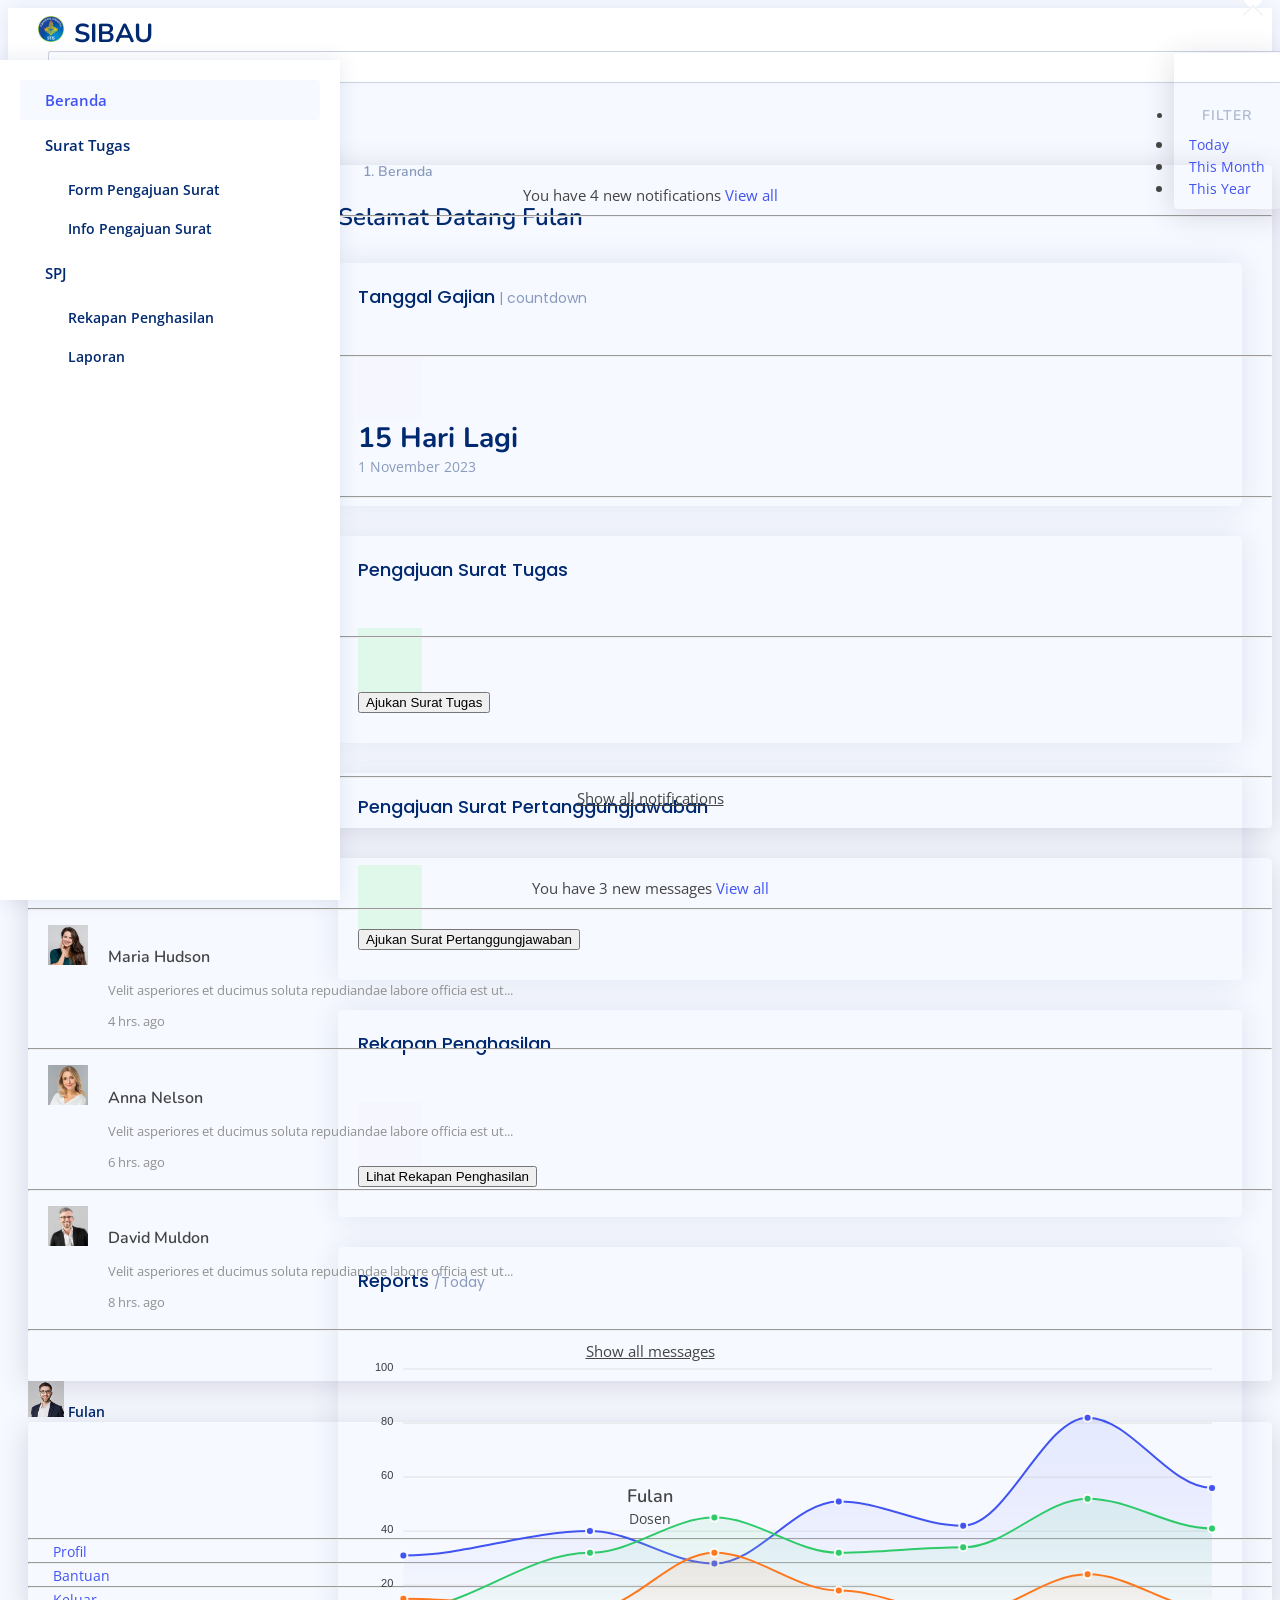
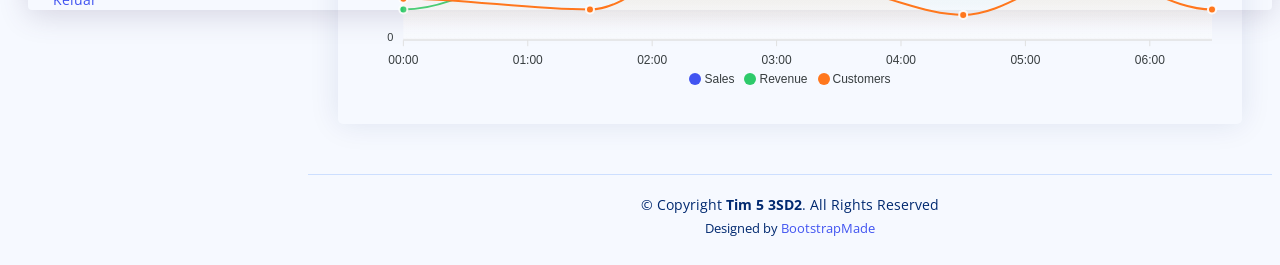
==== commit 1dc62a17: "Penyesuaian tampilan" ====
--- a/index.html
+++ b/index.html
@@ -9,7 +9,7 @@
     <meta content="" name="keywords" />
 
     <!-- Favicons -->
-    <link href="assets/img/favicon.png" rel="icon" />
+    <link href="assets/img/logo.png" rel="icon" />
     <link href="assets/img/apple-touch-icon.png" rel="apple-touch-icon" />
 
     <!-- Google Fonts -->
@@ -274,12 +274,10 @@
               > </a
             ><!-- End Profile Iamge Icon -->
 
-            <ul
-              class="dropdown-menu dropdown-menu-end dropdown-menu-arrow profile"
-            >
+            <ul class="dropdown-menu dropdown-menu-end dropdown-menu-arrow profile">
               <li class="dropdown-header">
-                <h6>Kevin Anderson</h6>
-                <span>Web Designer</span>
+                <h6>Fulan</h6>
+                <span>Dosen</span>
               </li>
               <li>
                 <hr class="dropdown-divider" />
@@ -291,20 +289,7 @@
                   href="users-profile.html"
                 >
                   <i class="bi bi-person"></i>
-                  <span>My Profile</span>
-                </a>
-              </li>
-              <li>
-                <hr class="dropdown-divider" />
-              </li>
-
-              <li>
-                <a
-                  class="dropdown-item d-flex align-items-center"
-                  href="users-profile.html"
-                >
-                  <i class="bi bi-gear"></i>
-                  <span>Account Settings</span>
+                  <span>Profil</span>
                 </a>
               </li>
               <li>
@@ -317,7 +302,7 @@
                   href="pages-faq.html"
                 >
                   <i class="bi bi-question-circle"></i>
-                  <span>Need Help?</span>
+                  <span>Bantuan</span>
                 </a>
               </li>
               <li>
@@ -325,9 +310,9 @@
               </li>
 
               <li>
-                <a class="dropdown-item d-flex align-items-center" href="#">
+                <a class="dropdown-item d-flex align-items-center" href="pages-login.html">
                   <i class="bi bi-box-arrow-right"></i>
-                  <span>Sign Out</span>
+                  <span>Keluar</span>
                 </a>
               </li>
             </ul>
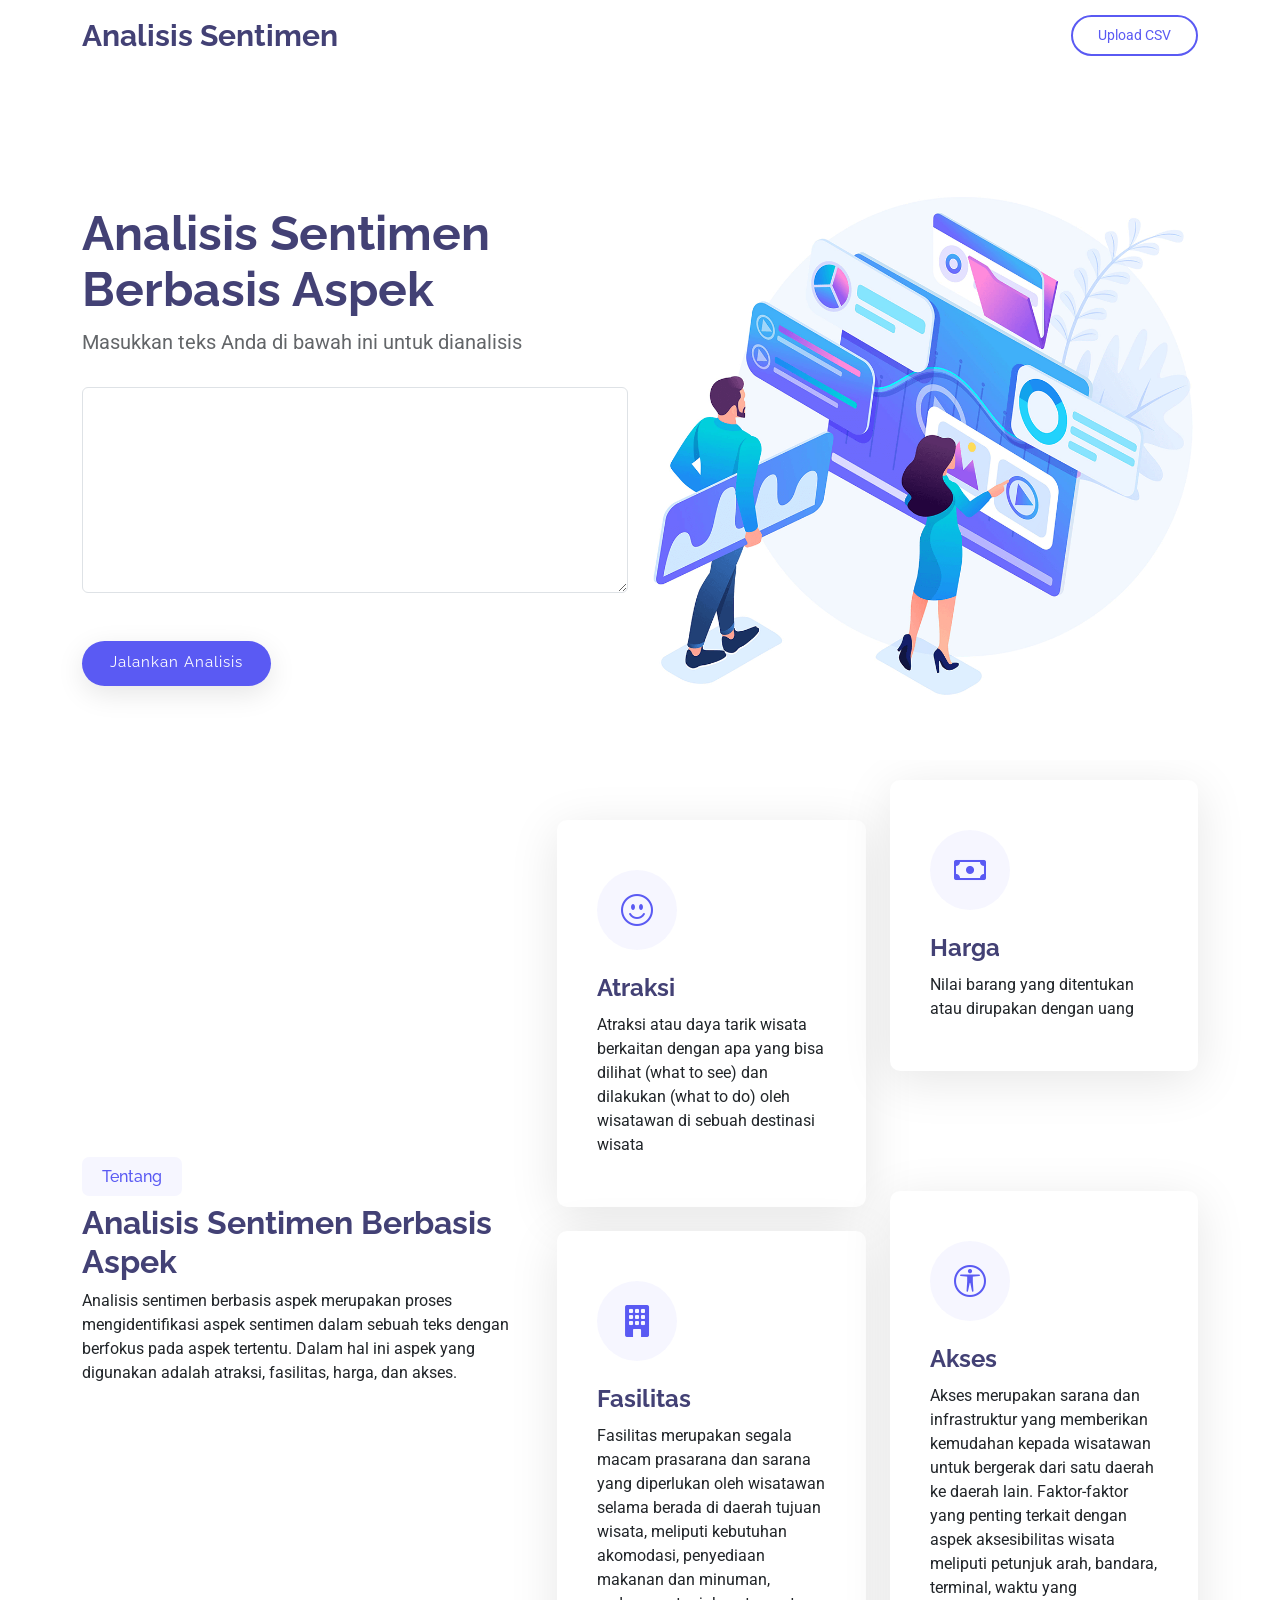
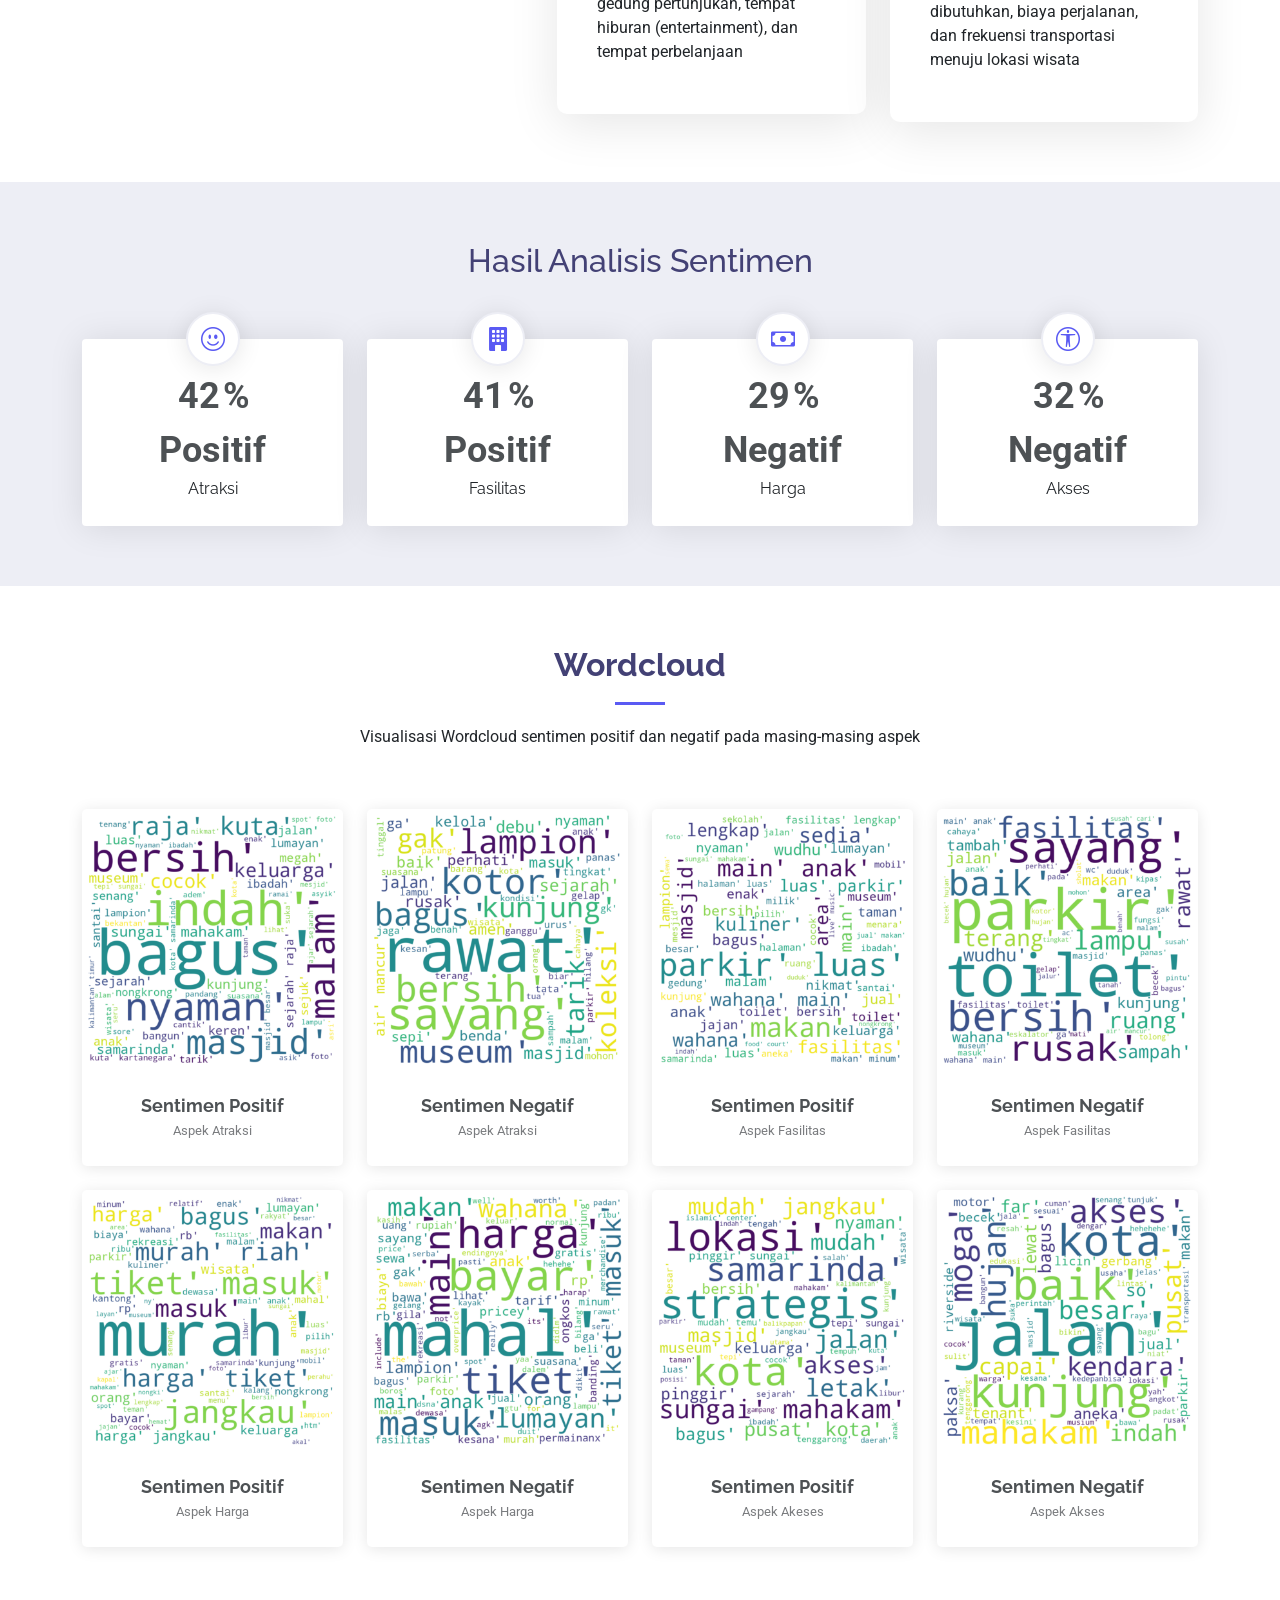
==== commit 87dc4d84: "initial commit" ====
--- a/index.html
+++ b/index.html
@@ -1,649 +1,345 @@
 <!DOCTYPE html>
 <html lang="en">
-  <head>
-    <meta charset="utf-8" />
-    <meta content="width=device-width, initial-scale=1.0" name="viewport" />
-
-    <title>Home</title>
-    <meta content="" name="description" />
-    <meta content="" name="keywords" />
-
-    <!-- Favicons -->
-    <link href="assets/img/logo.png" rel="icon" />
-    <link href="assets/img/apple-touch-icon.png" rel="apple-touch-icon" />
-
-    <!-- Google Fonts -->
-    <link href="https://fonts.gstatic.com" rel="preconnect" />
-    <link
-      href="https://fonts.googleapis.com/css?family=Open+Sans:300,300i,400,400i,600,600i,700,700i|Nunito:300,300i,400,400i,600,600i,700,700i|Poppins:300,300i,400,400i,500,500i,600,600i,700,700i"
-      rel="stylesheet"
-    />
-
-    <!-- Vendor CSS Files -->
-    <link
-      href="assets/vendor/bootstrap/css/bootstrap.min.css"
-      rel="stylesheet"
-    />
-    <link
-      href="assets/vendor/bootstrap-icons/bootstrap-icons.css"
-      rel="stylesheet"
-    />
-    <link href="assets/vendor/boxicons/css/boxicons.min.css" rel="stylesheet" />
-    <link href="assets/vendor/quill/quill.snow.css" rel="stylesheet" />
-    <link href="assets/vendor/quill/quill.bubble.css" rel="stylesheet" />
-    <link href="assets/vendor/remixicon/remixicon.css" rel="stylesheet" />
-    <link href="assets/vendor/simple-datatables/style.css" rel="stylesheet" />
-
-    <!-- Template Main CSS File -->
-    <link href="assets/css/style.css" rel="stylesheet" />
-
-    <!-- =======================================================
-  * Template Name: NiceAdmin
-  * Updated: Sep 18 2023 with Bootstrap v5.3.2
-  * Template URL: https://bootstrapmade.com/nice-admin-bootstrap-admin-html-template/
-  * Author: BootstrapMade.com
-  * License: https://bootstrapmade.com/license/
-  ======================================================== -->
-  </head>
-
-  <body>
-    <!-- ======= Header ======= -->
-    <header id="header" class="header fixed-top d-flex align-items-center">
-      <div class="d-flex align-items-center justify-content-between">
-        <i class="bi bi-list toggle-sidebar-btn"></i>
-        <a href="index.html" class="logo d-flex align-items-center">
-          <img src="assets/img/logo.png" alt="Logo Polstat STIS" />
-          <span class="d-none d-lg-block">SIBAU</span>
-        </a>
+
+<head>
+  <meta charset="utf-8">
+  <meta content="width=device-width, initial-scale=1.0" name="viewport">
+  <title>Analisis Sentimen</title>
+  <meta name="description" content="">
+  <meta name="keywords" content="">
+
+  <!-- Favicons -->
+  <link href="assets/img/menu.png" rel="icon">
+  <link href="assets/img/apple-touch-icon.png" rel="apple-touch-icon">
+
+  <!-- Fonts -->
+  <link href="https://fonts.googleapis.com" rel="preconnect">
+  <link href="https://fonts.gstatic.com" rel="preconnect" crossorigin>
+  <link href="https://fonts.googleapis.com/css2?family=Roboto:ital,wght@0,100;0,300;0,400;0,500;0,700;0,900;1,100;1,300;1,400;1,500;1,700;1,900&family=Poppins:ital,wght@0,100;0,200;0,300;0,400;0,500;0,600;0,700;0,800;0,900;1,100;1,200;1,300;1,400;1,500;1,600;1,700;1,800;1,900&family=Raleway:ital,wght@0,100;0,200;0,300;0,400;0,500;0,600;0,700;0,800;0,900;1,100;1,200;1,300;1,400;1,500;1,600;1,700;1,800;1,900&display=swap" rel="stylesheet">
+
+  <!-- Vendor CSS Files -->
+  <link href="assets/vendor/bootstrap/css/bootstrap.min.css" rel="stylesheet">
+  <link href="assets/vendor/bootstrap-icons/bootstrap-icons.css" rel="stylesheet">
+  <link href="assets/vendor/aos/aos.css" rel="stylesheet">
+  <link href="assets/vendor/glightbox/css/glightbox.min.css" rel="stylesheet">
+  <link href="assets/vendor/swiper/swiper-bundle.min.css" rel="stylesheet">
+
+  <!-- Main CSS File -->
+  <link href="assets/css/main.css" rel="stylesheet">
+
+  <style>
+    .counter-wrapper {
+        display: flex;
+        align-items: center; /* Menyelaraskan secara vertikal */
+        justify-content: center; /* Menyelaraskan secara horizontal */
+    }
+
+    .counter-wrapper span {
+        margin-left: 0.2rem; /* Tambahkan jarak kecil antara angka dan % */
+    }
+  </style> 
+</head>
+
+<body class="index-page">
+
+  <header id="header" class="header d-flex align-items-center sticky-top">
+    <div class="container-fluid container-xl position-relative d-flex align-items-center">
+
+      <a href="index.html" class="logo d-flex align-items-center me-auto">
+        <!-- Uncomment the line below if you also wish to use an image logo -->
+        <!-- <img src="assets/img/logo.png" alt=""> -->
+        <h1 class="sitename">Analisis Sentimen</h1>
+      </a>
+
+      <i class="mobile-nav-toggle d-xl-none bi bi-list"></i>
+      <a class="btn-getstarted" href="index.html#about">Upload CSV</a>
+
+    </div>
+  </header>
+
+  <main class="main">
+
+    <!-- Hero Section -->
+    <section id="hero" class="hero section">
+
+      <div class="container">
+        <div class="row gy-4">
+          <div class="col-lg-6 order-lg-last">
+            <img src="assets/img/hero-img.png" class="img-fluid" alt="">
+          </div>
+          <div class="col-lg-6  d-flex flex-column justify-content-center">
+            <h1>Analisis Sentimen Berbasis Aspek</h1>
+            <p>Masukkan teks Anda di bawah ini untuk dianalisis</p>
+            <p></p>
+
+            <div data-mdb-input-init class="form-outline">
+              <textarea class="form-control" id="textAreaExample2" rows="8"></textarea>
+            </div>
+            <br><br>
+            <div class="d-flex">
+              <a href="#stats" class="btn-get-started">Jalankan Analisis</a>
+            </div>
+          </div>
+        </div>
       </div>
-      <!-- End Logo -->
-
-      <div class="search-bar">
-        <form
-          class="search-form d-flex align-items-center"
-          method="POST"
-          action="#"
-        >
-          <input
-            type="text"
-            name="query"
-            placeholder="Search"
-            title="Enter search keyword"
-          />
-          <button type="submit" title="Search">
-            <i class="bi bi-search"></i>
-          </button>
-        </form>
+
+    </section><!-- /Hero Section -->
+
+    <!-- About Section -->
+    <section id="about" class="about section">
+
+      <div class="container" data-aos="fade-up" data-aos-delay="100">
+        <div class="row align-items-xl-center gy-5">
+
+          <div class="col-xl-5 content">
+            <h3>Tentang</h3>
+            <h2>Analisis Sentimen Berbasis Aspek</h2>
+            <p>Analisis sentimen berbasis aspek merupakan proses mengidentifikasi aspek sentimen dalam sebuah teks dengan berfokus pada aspek tertentu. Dalam hal ini aspek yang digunakan adalah atraksi, fasilitas, harga, dan akses.</p>
+          </div>
+
+          <div class="col-xl-7">
+            <div class="row gy-4 icon-boxes">
+
+              <div class="col-md-6" data-aos="fade-up" data-aos-delay="200">
+                <div class="icon-box">
+                  <i class="bi bi-emoji-smile"></i>
+                  <h3>Atraksi</h3>
+                  <p>Atraksi atau daya tarik wisata berkaitan dengan apa yang bisa dilihat (what to see) dan dilakukan (what to do) oleh wisatawan di sebuah destinasi wisata</p>
+                </div>
+              </div> <!-- End Icon Box -->
+
+              <div class="col-md-6" data-aos="fade-up" data-aos-delay="400">
+                <div class="icon-box">
+                  <i class="bi bi-cash"></i>
+                  <h3>Harga</h3>
+                  <p>Nilai barang yang ditentukan atau dirupakan dengan uang</p>
+                </div>
+              </div> <!-- End Icon Box -->
+
+              <div class="col-md-6" data-aos="fade-up" data-aos-delay="300">
+                <div class="icon-box">
+                  <i class="bi bi-building-fill"></i>
+                  <h3>Fasilitas</h3>
+                  <p>Fasilitas merupakan segala macam prasarana dan sarana yang diperlukan oleh wisatawan selama berada di daerah tujuan wisata, meliputi kebutuhan akomodasi, penyediaan makanan dan minuman, gedung pertunjukan, tempat hiburan (entertainment), dan tempat perbelanjaan</p>
+                </div>
+              </div> <!-- End Icon Box -->
+
+              <div class="col-md-6" data-aos="fade-up" data-aos-delay="500">
+                <div class="icon-box">
+                  <i class="bi bi-universal-access-circle"></i>
+                  <h3>Akses</h3>
+                  <p>Akses merupakan sarana dan infrastruktur yang memberikan kemudahan kepada wisatawan untuk bergerak dari satu daerah ke daerah lain. Faktor-faktor yang penting terkait dengan aspek aksesibilitas wisata meliputi petunjuk arah, bandara, terminal, waktu yang dibutuhkan, biaya perjalanan, dan frekuensi transportasi menuju lokasi wisata</p>
+                </div>
+              </div> <!-- End Icon Box -->
+
+            </div>
+          </div>
+
+        </div>
       </div>
-      <!-- End Search Bar -->
-
-      <nav class="header-nav ms-auto">
-        <ul class="d-flex align-items-center">
-          <li class="nav-item d-block d-lg-none">
-            <a class="nav-link nav-icon search-bar-toggle" href="#">
-              <i class="bi bi-search"></i>
-            </a>
-          </li>
-          <!-- End Search Icon-->
-
-          <li class="nav-item dropdown">
-            <a class="nav-link nav-icon" href="#" data-bs-toggle="dropdown">
-              <i class="bi bi-bell"></i>
-              <span class="badge bg-primary badge-number">4</span> </a
-            ><!-- End Notification Icon -->
-
-            <ul
-              class="dropdown-menu dropdown-menu-end dropdown-menu-arrow notifications"
-            >
-              <li class="dropdown-header">
-                You have 4 new notifications
-                <a href="#"
-                  ><span class="badge rounded-pill bg-primary p-2 ms-2"
-                    >View all</span
-                  ></a
-                >
-              </li>
-              <li>
-                <hr class="dropdown-divider" />
-              </li>
-
-              <li class="notification-item">
-                <i class="bi bi-exclamation-circle text-warning"></i>
-                <div>
-                  <h4>Lorem Ipsum</h4>
-                  <p>Quae dolorem earum veritatis oditseno</p>
-                  <p>30 min. ago</p>
-                </div>
-              </li>
-
-              <li>
-                <hr class="dropdown-divider" />
-              </li>
-
-              <li class="notification-item">
-                <i class="bi bi-x-circle text-danger"></i>
-                <div>
-                  <h4>Atque rerum nesciunt</h4>
-                  <p>Quae dolorem earum veritatis oditseno</p>
-                  <p>1 hr. ago</p>
-                </div>
-              </li>
-
-              <li>
-                <hr class="dropdown-divider" />
-              </li>
-
-              <li class="notification-item">
-                <i class="bi bi-check-circle text-success"></i>
-                <div>
-                  <h4>Sit rerum fuga</h4>
-                  <p>Quae dolorem earum veritatis oditseno</p>
-                  <p>2 hrs. ago</p>
-                </div>
-              </li>
-
-              <li>
-                <hr class="dropdown-divider" />
-              </li>
-
-              <li class="notification-item">
-                <i class="bi bi-info-circle text-primary"></i>
-                <div>
-                  <h4>Dicta reprehenderit</h4>
-                  <p>Quae dolorem earum veritatis oditseno</p>
-                  <p>4 hrs. ago</p>
-                </div>
-              </li>
-
-              <li>
-                <hr class="dropdown-divider" />
-              </li>
-              <li class="dropdown-footer">
-                <a href="#">Show all notifications</a>
-              </li>
-            </ul>
-            <!-- End Notification Dropdown Items -->
-          </li>
-          <!-- End Notification Nav -->
-
-          <li class="nav-item dropdown">
-            <a class="nav-link nav-icon" href="#" data-bs-toggle="dropdown">
-              <i class="bi bi-chat-left-text"></i>
-              <span class="badge bg-success badge-number">3</span> </a
-            ><!-- End Messages Icon -->
-
-            <ul
-              class="dropdown-menu dropdown-menu-end dropdown-menu-arrow messages"
-            >
-              <li class="dropdown-header">
-                You have 3 new messages
-                <a href="#"
-                  ><span class="badge rounded-pill bg-primary p-2 ms-2"
-                    >View all</span
-                  ></a
-                >
-              </li>
-              <li>
-                <hr class="dropdown-divider" />
-              </li>
-
-              <li class="message-item">
-                <a href="#">
-                  <img
-                    src="assets/img/messages-1.jpg"
-                    alt=""
-                    class="rounded-circle"
-                  />
-                  <div>
-                    <h4>Maria Hudson</h4>
-                    <p>
-                      Velit asperiores et ducimus soluta repudiandae labore
-                      officia est ut...
-                    </p>
-                    <p>4 hrs. ago</p>
-                  </div>
-                </a>
-              </li>
-              <li>
-                <hr class="dropdown-divider" />
-              </li>
-
-              <li class="message-item">
-                <a href="#">
-                  <img
-                    src="assets/img/messages-2.jpg"
-                    alt=""
-                    class="rounded-circle"
-                  />
-                  <div>
-                    <h4>Anna Nelson</h4>
-                    <p>
-                      Velit asperiores et ducimus soluta repudiandae labore
-                      officia est ut...
-                    </p>
-                    <p>6 hrs. ago</p>
-                  </div>
-                </a>
-              </li>
-              <li>
-                <hr class="dropdown-divider" />
-              </li>
-
-              <li class="message-item">
-                <a href="#">
-                  <img
-                    src="assets/img/messages-3.jpg"
-                    alt=""
-                    class="rounded-circle"
-                  />
-                  <div>
-                    <h4>David Muldon</h4>
-                    <p>
-                      Velit asperiores et ducimus soluta repudiandae labore
-                      officia est ut...
-                    </p>
-                    <p>8 hrs. ago</p>
-                  </div>
-                </a>
-              </li>
-              <li>
-                <hr class="dropdown-divider" />
-              </li>
-
-              <li class="dropdown-footer">
-                <a href="#">Show all messages</a>
-              </li>
-            </ul>
-            <!-- End Messages Dropdown Items -->
-          </li>
-          <!-- End Messages Nav -->
-
-          <li class="nav-item dropdown pe-3">
-            <a
-              class="nav-link nav-profile d-flex align-items-center pe-0"
-              href="#"
-              data-bs-toggle="dropdown"
-            >
-              <img
-                src="assets/img/profile-img.jpg"
-                alt="Profile"
-                class="rounded-circle"
-              />
-              <span class="d-none d-md-block dropdown-toggle ps-2"
-                >Fulan</span
-              > </a
-            ><!-- End Profile Iamge Icon -->
-
-            <ul class="dropdown-menu dropdown-menu-end dropdown-menu-arrow profile">
-              <li class="dropdown-header">
-                <h6>Fulan</h6>
-                <span>Dosen</span>
-              </li>
-              <li>
-                <hr class="dropdown-divider" />
-              </li>
-
-              <li>
-                <a
-                  class="dropdown-item d-flex align-items-center"
-                  href="users-profile.html"
-                >
-                  <i class="bi bi-person"></i>
-                  <span>Profil</span>
-                </a>
-              </li>
-              <li>
-                <hr class="dropdown-divider" />
-              </li>
-
-              <li>
-                <a
-                  class="dropdown-item d-flex align-items-center"
-                  href="pages-faq.html"
-                >
-                  <i class="bi bi-question-circle"></i>
-                  <span>Bantuan</span>
-                </a>
-              </li>
-              <li>
-                <hr class="dropdown-divider" />
-              </li>
-
-              <li>
-                <a class="dropdown-item d-flex align-items-center" href="pages-login.html">
-                  <i class="bi bi-box-arrow-right"></i>
-                  <span>Keluar</span>
-                </a>
-              </li>
-            </ul>
-            <!-- End Profile Dropdown Items -->
-          </li>
-          <!-- End Profile Nav -->
-        </ul>
-      </nav>
-      <!-- End Icons Navigation -->
-    </header>
-    <!-- End Header -->
-
-    <!-- ======= Sidebar ======= -->
-    <aside id="sidebar" class="sidebar">
-      <ul class="sidebar-nav" id="sidebar-nav">
-        <li class="nav-item">
-          <a class="nav-link" href="index.html">
-            <i class="bi bi-grid"></i>
-            <span>Beranda</span>
-          </a>
-        </li>
-        <!-- End Home Nav -->
-
-        <li class="nav-item">
-          <a
-            class="nav-link collapsed"
-            data-bs-target="#components-nav"
-            data-bs-toggle="collapse"
-            href="#"
-          >
-            <i class="bi bi-journal-text"></i><span>Surat Tugas</span
-            ><i class="bi bi-chevron-down ms-auto"></i>
-          </a>
-          <ul
-            id="components-nav"
-            class="nav-content collapse"
-            data-bs-parent="#sidebar-nav"
-          >
-            <li>
-              <a href="surat-tugas-user-umum.html">
-                <i class="bi bi-circle"></i
-                ><span>Form Pengajuan Surat</span>
-              </a>
-            </li>
-            <li>
-              <a href="info-pengajuan-surat.html">
-                <i class="bi bi-circle"></i
-                ><span>Info Pengajuan Surat</span>
-              </a>
-            </li>
-          </ul>
-        </li>
-        <!-- End Surat Tugas Nav -->
-
-        <li class="nav-item">
-          <a
-            class="nav-link collapsed"
-            data-bs-target="#forms-nav"
-            data-bs-toggle="collapse"
-            href="#"
-          >
-            <i class="bi bi-layout-text-window-reverse"></i><span>SPJ</span
-            ><i class="bi bi-chevron-down ms-auto"></i>
-          </a>
-          <ul
-            id="forms-nav"
-            class="nav-content collapse"
-            data-bs-parent="#sidebar-nav"
-          >
-            <li>
-              <a href="rekapan-penghasilan.html">
-                <i class="bi bi-circle"></i><span>Rekapan Penghasilan</span>
-              </a>
-            </li>
-            <li>
-              <a href="#"> <i class="bi bi-circle"></i><span>Laporan</span> </a>
-            </li>
-          </ul>
-        </li>
-        <!-- End SPJ Nav -->
-      </ul>
-    </aside>
-    <!-- End Sidebar-->
-
-    <main id="main" class="main">
-      <div class="pagetitle">
-        <ol class="breadcrumb">
-          <li class="breadcrumb-item"><a href="index.html">Beranda</a></li>
-        </ol>
-        <nav>
-          <h1>Selamat Datang Fulan</h1>
-        </nav>
+
+    </section><!-- /About Section -->
+
+    <!-- Stats Section -->
+    <section id="stats" class="stats section light-background">
+
+      <div class="container" data-aos="fade-up" data-aos-delay="100">
+
+        <h2 class="text-center">Hasil Analisis Sentimen</h2>
+        <br>
+
+        <div class="row gy-4">
+
+          <div class="col-lg-3 col-md-6 d-flex flex-column align-items-center">
+            <i class="bi bi-emoji-smile"></i>
+            <div class="stats-item">
+              <div class="counter-wrapper d-flex align-items-center">
+                <span data-purecounter-start="0" data-purecounter-end="87" data-purecounter-duration="1" class="purecounter"></span>
+                <span>%</span>
+              </div>
+              <span>Positif</span>
+              <p>Atraksi</p>
+            </div>
+          </div><!-- End Stats Item -->  
+          
+          <div class="col-lg-3 col-md-6 d-flex flex-column align-items-center">
+            <i class="bi bi-building-fill"></i>
+            <div class="stats-item">
+              <div class="counter-wrapper d-flex align-items-center">
+                <span data-purecounter-start="0" data-purecounter-end="92" data-purecounter-duration="1" class="purecounter"></span>
+                <span>%</span>
+              </div>
+              <span>Positif</span>
+              <p>Fasilitas</p>
+            </div>
+          </div><!-- End Stats Item -->    
+          
+          <div class="col-lg-3 col-md-6 d-flex flex-column align-items-center">
+            <i class="bi bi-cash"></i>
+            <div class="stats-item">
+              <div class="counter-wrapper d-flex align-items-center">
+                <span data-purecounter-start="0" data-purecounter-end="67" data-purecounter-duration="1" class="purecounter"></span>
+                <span>%</span>
+              </div>
+              <span>Negatif</span>
+              <p>Harga</p>
+            </div>
+          </div><!-- End Stats Item --> 
+
+          <div class="col-lg-3 col-md-6 d-flex flex-column align-items-center">
+            <i class="bi bi-universal-access-circle"></i>
+            <div class="stats-item">
+              <div class="counter-wrapper d-flex align-items-center">
+                <span data-purecounter-start="0" data-purecounter-end="73" data-purecounter-duration="1" class="purecounter"></span>
+                <span>%</span>
+              </div>
+              <span>Negatif</span>
+              <p>Akses</p>
+            </div>
+          </div><!-- End Stats Item -->  
+
+        </div>
+
       </div>
-      <!-- End Page Title -->
-
-      <section class="section dashboard">
-        <div class="row">
-          <!-- Left side columns -->
-          <div class="col-lg-12">
-            <div class="row">
-              <!-- Gaji Bulanan -->
-              <div class="col-xxl-6 col-md-6">
-                <div class="card info-card sales-card">
-                  <div class="card-body">
-                    <h5 class="card-title">
-                      Tanggal Gajian<span> | countdown</span>
-                    </h5>
-
-                    <div class="d-flex align-items-center">
-                      <div class="card-icon rounded-circle d-flex align-items-center justify-content-center">
-                        <i class="bi bi-calendar-week-fill"></i>
-                      </div>
-                      <div class="ps-3">
-                        <h6>15 Hari Lagi</h6><span>1 November 2023</span>
-                      </div>
-                    </div>
-                  </div>
-                </div>
-              </div>
-              <!-- End Gaji Bulanan -->
-
-              <!-- Pengajuan Surat Tugas -->
-              <div class="col-xxl-6 col-md-6">
-                <div class="card info-card revenue-card">
-                    <div class="card-body">
-                    <h5 class="card-title">
-                      Pengajuan Surat Tugas
-                    </h5>
-
-                    <div class="d-flex align-items-center">
-                      <div class="card-icon rounded-circle d-flex align-items-center justify-content-center">
-                        <i class="bi bi-envelope-paper-fill"></i>
-                      </div>
-                      <div class="ps-3">
-                        <a href="surat-tugas-user-umum.html"><button type="button" class="btn btn-primary">Ajukan Surat Tugas</button></a>
-                      </div>
-                    </div>
-                  </div>
-                </div>
-              </div>
-              <!-- Pengajuan Surat Tugas -->
-            </div>
-
-            <div class="row">
-              <!-- Pengajuan Surat Pertanggungjawaban -->
-              <div class="col-xxl-6 col-md-6">
-                <div class="card info-card revenue-card">
-                    <div class="card-body">
-                    <h5 class="card-title">
-                      Pengajuan Surat Pertanggungjawaban
-                    </h5>
-
-                    <div class="d-flex align-items-center">
-                      <div class="card-icon rounded-circle d-flex align-items-center justify-content-center">
-                        <i class="bi bi-paperclip"></i>
-                      </div>
-                      <div class="ps-3">
-                        <button type="button" class="btn btn-primary">Ajukan Surat Pertanggungjawaban</button>
-                      </div>
-                    </div>
-                  </div>
-                </div>
-              </div>
-              <!-- Pengajuan Surat Pertanggungjawaban -->
-
-              <!-- Rekapan Penghasilan -->
-              <div class="col-xxl-6 col-md-6">
-                <div class="card info-card sales-card">
-                    <div class="card-body">
-                    <h5 class="card-title">
-                      Rekapan Penghasilan
-                    </h5>
-
-                    <div class="d-flex align-items-center">
-                      <div class="card-icon rounded-circle d-flex align-items-center justify-content-center">
-                        <i class="bi bi-cash-stack"></i>
-                      </div>
-                      <div class="ps-3">
-                        <a href="rekapan-penghasilan.html"><button type="button" class="btn btn-primary">Lihat Rekapan Penghasilan</button></a>
-                      </div>
-                    </div>
-                  </div>
-                </div>
-              </div>
-              <!-- Rekapan Penghasilan -->
-            </div>
-            
-            <div class="row">
-              <!-- Reports -->
-              <div class="col-12">
-                <div class="card">
-                  <div class="filter">
-                    <a class="icon" href="#" data-bs-toggle="dropdown"
-                      ><i class="bi bi-three-dots"></i
-                    ></a>
-                    <ul
-                      class="dropdown-menu dropdown-menu-end dropdown-menu-arrow"
-                    >
-                      <li class="dropdown-header text-start">
-                        <h6>Filter</h6>
-                      </li>
-
-                      <li><a class="dropdown-item" href="#">Today</a></li>
-                      <li><a class="dropdown-item" href="#">This Month</a></li>
-                      <li><a class="dropdown-item" href="#">This Year</a></li>
-                    </ul>
-                  </div>
-
-                  <div class="card-body">
-                    <h5 class="card-title">Reports <span>/Today</span></h5>
-
-                    <!-- Line Chart -->
-                    <div id="reportsChart"></div>
-
-                    <script>
-                      document.addEventListener("DOMContentLoaded", () => {
-                        new ApexCharts(
-                          document.querySelector("#reportsChart"),
-                          {
-                            series: [
-                              {
-                                name: "Sales",
-                                data: [31, 40, 28, 51, 42, 82, 56],
-                              },
-                              {
-                                name: "Revenue",
-                                data: [11, 32, 45, 32, 34, 52, 41],
-                              },
-                              {
-                                name: "Customers",
-                                data: [15, 11, 32, 18, 9, 24, 11],
-                              },
-                            ],
-                            chart: {
-                              height: 350,
-                              type: "area",
-                              toolbar: {
-                                show: false,
-                              },
-                            },
-                            markers: {
-                              size: 4,
-                            },
-                            colors: ["#4154f1", "#2eca6a", "#ff771d"],
-                            fill: {
-                              type: "gradient",
-                              gradient: {
-                                shadeIntensity: 1,
-                                opacityFrom: 0.3,
-                                opacityTo: 0.4,
-                                stops: [0, 90, 100],
-                              },
-                            },
-                            dataLabels: {
-                              enabled: false,
-                            },
-                            stroke: {
-                              curve: "smooth",
-                              width: 2,
-                            },
-                            xaxis: {
-                              type: "datetime",
-                              categories: [
-                                "2018-09-19T00:00:00.000Z",
-                                "2018-09-19T01:30:00.000Z",
-                                "2018-09-19T02:30:00.000Z",
-                                "2018-09-19T03:30:00.000Z",
-                                "2018-09-19T04:30:00.000Z",
-                                "2018-09-19T05:30:00.000Z",
-                                "2018-09-19T06:30:00.000Z",
-                              ],
-                            },
-                            tooltip: {
-                              x: {
-                                format: "dd/MM/yy HH:mm",
-                              },
-                            },
-                          }
-                        ).render();
-                      });
-                    </script>
-                    <!-- End Line Chart -->
-                  </div>
-                </div>
-              </div>
-              <!-- End Reports -->
-            </div>
-          </div>
-          <!-- End Left side columns -->
-
-          <!-- Right side columns -->
-          <!-- NANTI BISA MENAMBAHKAN KOLOM DENGAN LEBAR 4 DI SINI KALAU DIPERLUKAN -->
-          <!-- End Right side columns -->
+
+    </section><!-- /Stats Section -->
+
+    <!-- Team Section -->
+    <section id="team" class="team section">
+
+      <!-- Section Title -->
+      <div class="container section-title" data-aos="fade-up">
+        <h2>Wordcloud</h2>
+        <p>Visualisasi Wordcloud sentimen positif dan negatif pada masing-masing aspek</p>
+      </div><!-- End Section Title -->
+
+      <div class="container">
+
+        <div class="row gy-4">
+
+          <div class="col-lg-3 col-md-6 d-flex align-items-stretch" data-aos="fade-up" data-aos-delay="100">
+            <div class="team-member">
+              <div class="member-img">
+                <img src="assets\img\wordcloud\positif-atraksi.png" class="img-fluid" alt="">
+              </div>
+              <div class="member-info">
+                <h4>Sentimen Positif</h4>
+                <span>Aspek Atraksi</span>
+              </div>
+            </div>
+          </div><!-- End Team Member -->
+
+          <div class="col-lg-3 col-md-6 d-flex align-items-stretch" data-aos="fade-up" data-aos-delay="100">
+            <div class="team-member">
+              <div class="member-img">
+                <img src="assets\img\wordcloud\negatif-atraksi.png" class="img-fluid" alt="">
+              </div>
+              <div class="member-info">
+                <h4>Sentimen Negatif</h4>
+                <span>Aspek Atraksi</span>
+              </div>
+            </div>
+          </div><!-- End Team Member -->
+
+          <div class="col-lg-3 col-md-6 d-flex align-items-stretch" data-aos="fade-up" data-aos-delay="100">
+            <div class="team-member">
+              <div class="member-img">
+                <img src="assets\img\wordcloud\positif-fasilitas.png" class="img-fluid" alt="">
+              </div>
+              <div class="member-info">
+                <h4>Sentimen Positif</h4>
+                <span>Aspek Fasilitas</span>
+              </div>
+            </div>
+          </div><!-- End Team Member -->
+
+          <div class="col-lg-3 col-md-6 d-flex align-items-stretch" data-aos="fade-up" data-aos-delay="100">
+            <div class="team-member">
+              <div class="member-img">
+                <img src="assets\img\wordcloud\negatif-fasilitas.png" class="img-fluid" alt="">
+              </div>
+              <div class="member-info">
+                <h4>Sentimen Negatif</h4>
+                <span>Aspek Fasilitas</span>
+              </div>
+            </div>
+          </div><!-- End Team Member -->
+
+          <div class="col-lg-3 col-md-6 d-flex align-items-stretch" data-aos="fade-up" data-aos-delay="100">
+            <div class="team-member">
+              <div class="member-img">
+                <img src="assets\img\wordcloud\positif-harga.png" class="img-fluid" alt="">
+              </div>
+              <div class="member-info">
+                <h4>Sentimen Positif</h4>
+                <span>Aspek Harga</span>
+              </div>
+            </div>
+          </div><!-- End Team Member -->
+
+          <div class="col-lg-3 col-md-6 d-flex align-items-stretch" data-aos="fade-up" data-aos-delay="100">
+            <div class="team-member">
+              <div class="member-img">
+                <img src="assets\img\wordcloud\negatif-harga.png" class="img-fluid" alt="">
+              </div>
+              <div class="member-info">
+                <h4>Sentimen Negatif</h4>
+                <span>Aspek Harga</span>
+              </div>
+            </div>
+          </div><!-- End Team Member -->
+
+          <div class="col-lg-3 col-md-6 d-flex align-items-stretch" data-aos="fade-up" data-aos-delay="100">
+            <div class="team-member">
+              <div class="member-img">
+                <img src="assets\img\wordcloud\positif-akses.png" class="img-fluid" alt="">
+              </div>
+              <div class="member-info">
+                <h4>Sentimen Positif</h4>
+                <span>Aspek Akeses</span>
+              </div>
+            </div>
+          </div><!-- End Team Member -->
+
+          <div class="col-lg-3 col-md-6 d-flex align-items-stretch" data-aos="fade-up" data-aos-delay="100">
+            <div class="team-member">
+              <div class="member-img">
+                <img src="assets\img\wordcloud\negatif-akses.png" class="img-fluid" alt="">
+              </div>
+              <div class="member-info">
+                <h4>Sentimen Negatif</h4>
+                <span>Aspek Akses</span>
+              </div>
+            </div>
+          </div><!-- End Team Member -->
+
         </div>
-      </section>
-    </main>
-    <!-- End #main -->
-
-    <!-- ======= Footer ======= -->
-    <footer id="footer" class="footer">
-      <div class="copyright">
-        &copy; Copyright <strong><span>Tim 5 3SD2</span></strong
-        >. All Rights Reserved
+
       </div>
-      <div class="credits">
-        <!-- All the links in the footer should remain intact. -->
-        <!-- You can delete the links only if you purchased the pro version. -->
-        <!-- Licensing information: https://bootstrapmade.com/license/ -->
-        <!-- Purchase the pro version with working PHP/AJAX contact form: https://bootstrapmade.com/nice-admin-bootstrap-admin-html-template/ -->
-        Designed by <a href="https://bootstrapmade.com/">BootstrapMade</a>
-      </div>
-    </footer>
-    <!-- End Footer -->
-
-    <a
-      href="#"
-      class="back-to-top d-flex align-items-center justify-content-center"
-      ><i class="bi bi-arrow-up-short"></i
-    ></a>
-
-    <!-- Vendor JS Files -->
-    <script src="assets/vendor/apexcharts/apexcharts.min.js"></script>
-    <script src="assets/vendor/bootstrap/js/bootstrap.bundle.min.js"></script>
-    <script src="assets/vendor/chart.js/chart.umd.js"></script>
-    <script src="assets/vendor/echarts/echarts.min.js"></script>
-    <script src="assets/vendor/quill/quill.min.js"></script>
-    <script src="assets/vendor/simple-datatables/simple-datatables.js"></script>
-    <script src="assets/vendor/tinymce/tinymce.min.js"></script>
-    <script src="assets/vendor/php-email-form/validate.js"></script>
-
-    <!-- Template Main JS File -->
-    <script src="assets/js/main.js"></script>
-  </body>
-</html>
+
+    </section><!-- /Team Section -->
+
+  </main>
+
+  <!-- Scroll Top -->
+  <a href="#" id="scroll-top" class="scroll-top d-flex align-items-center justify-content-center"><i class="bi bi-arrow-up-short"></i></a>
+
+  <!-- Preloader -->
+  <div id="preloader"></div>
+
+  <!-- Vendor JS Files -->
+  <script src="assets/vendor/bootstrap/js/bootstrap.bundle.min.js"></script>
+  <script src="assets/vendor/php-email-form/validate.js"></script>
+  <script src="assets/vendor/aos/aos.js"></script>
+  <script src="assets/vendor/glightbox/js/glightbox.min.js"></script>
+  <script src="assets/vendor/purecounter/purecounter_vanilla.js"></script>
+  <script src="assets/vendor/imagesloaded/imagesloaded.pkgd.min.js"></script>
+  <script src="assets/vendor/isotope-layout/isotope.pkgd.min.js"></script>
+  <script src="assets/vendor/swiper/swiper-bundle.min.js"></script>
+
+  <!-- Main JS File -->
+  <script src="assets/js/main.js"></script>
+
+</body>
+
+</html>
--- a/assets/css/main.css
+++ b/assets/css/main.css
@@ -0,0 +1,1861 @@
+/**
+* Template Name: Resi
+* Template URL: https://bootstrapmade.com/resi-free-bootstrap-html-template/
+* Updated: Aug 07 2024 with Bootstrap v5.3.3
+* Author: BootstrapMade.com
+* License: https://bootstrapmade.com/license/
+*/
+
+/*--------------------------------------------------------------
+# Font & Color Variables
+# Help: https://bootstrapmade.com/color-system/
+--------------------------------------------------------------*/
+/* Fonts */
+:root {
+  --default-font: "Roboto",  system-ui, -apple-system, "Segoe UI", Roboto, "Helvetica Neue", Arial, "Noto Sans", "Liberation Sans", sans-serif, "Apple Color Emoji", "Segoe UI Emoji", "Segoe UI Symbol", "Noto Color Emoji";
+  --heading-font: "Raleway",  sans-serif;
+  --nav-font: "Poppins",  sans-serif;
+}
+
+/* Global Colors - The following color variables are used throughout the website. Updating them here will change the color scheme of the entire website */
+:root { 
+  --background-color: #ffffff; /* Background color for the entire website, including individual sections */
+  --default-color: #212529; /* Default color used for the majority of the text content across the entire website */
+  --heading-color: #434175; /* Color for headings, subheadings and title throughout the website */
+  --accent-color: #5a5af3; /* Accent color that represents your brand on the website. It's used for buttons, links, and other elements that need to stand out */
+  --surface-color: #ffffff; /* The surface color is used as a background of boxed elements within sections, such as cards, icon boxes, or other elements that require a visual separation from the global background. */
+  --contrast-color: #ffffff; /* Contrast color for text, ensuring readability against backgrounds of accent, heading, or default colors. */
+}
+
+/* Nav Menu Colors - The following color variables are used specifically for the navigation menu. They are separate from the global colors to allow for more customization options */
+:root {
+  --nav-color: #212529;  /* The default color of the main navmenu links */
+  --nav-hover-color: #5a5af3; /* Applied to main navmenu links when they are hovered over or active */
+  --nav-mobile-background-color: #ffffff; /* Used as the background color for mobile navigation menu */
+  --nav-dropdown-background-color: #ffffff; /* Used as the background color for dropdown items that appear when hovering over primary navigation items */
+  --nav-dropdown-color: #212529; /* Used for navigation links of the dropdown items in the navigation menu. */
+  --nav-dropdown-hover-color: #5a5af3; /* Similar to --nav-hover-color, this color is applied to dropdown navigation links when they are hovered over. */
+}
+
+/* Color Presets - These classes override global colors when applied to any section or element, providing reuse of the sam color scheme. */
+
+.light-background {
+  --background-color: #edeef5;
+  --surface-color: #ffffff;
+}
+
+.dark-background {
+  --background-color: #060606;
+  --default-color: #ffffff;
+  --heading-color: #ffffff;
+  --surface-color: #252525;
+  --contrast-color: #ffffff;
+}
+
+/* Smooth scroll */
+:root {
+  scroll-behavior: smooth;
+}
+
+/*--------------------------------------------------------------
+# General Styling & Shared Classes
+--------------------------------------------------------------*/
+body {
+  color: var(--default-color);
+  background-color: var(--background-color);
+  font-family: var(--default-font);
+}
+
+a {
+  color: var(--accent-color);
+  text-decoration: none;
+  transition: 0.3s;
+}
+
+a:hover {
+  color: color-mix(in srgb, var(--accent-color), transparent 25%);
+  text-decoration: none;
+}
+
+h1,
+h2,
+h3,
+h4,
+h5,
+h6 {
+  color: var(--heading-color);
+  font-family: var(--heading-font);
+}
+
+/* PHP Email Form Messages
+------------------------------*/
+.php-email-form .error-message {
+  display: none;
+  background: #df1529;
+  color: #ffffff;
+  text-align: left;
+  padding: 15px;
+  margin-bottom: 24px;
+  font-weight: 600;
+}
+
+.php-email-form .sent-message {
+  display: none;
+  color: #ffffff;
+  background: #059652;
+  text-align: center;
+  padding: 15px;
+  margin-bottom: 24px;
+  font-weight: 600;
+}
+
+.php-email-form .loading {
+  display: none;
+  background: var(--surface-color);
+  text-align: center;
+  padding: 15px;
+  margin-bottom: 24px;
+}
+
+.php-email-form .loading:before {
+  content: "";
+  display: inline-block;
+  border-radius: 50%;
+  width: 24px;
+  height: 24px;
+  margin: 0 10px -6px 0;
+  border: 3px solid var(--accent-color);
+  border-top-color: var(--surface-color);
+  animation: php-email-form-loading 1s linear infinite;
+}
+
+@keyframes php-email-form-loading {
+  0% {
+    transform: rotate(0deg);
+  }
+
+  100% {
+    transform: rotate(360deg);
+  }
+}
+
+/*--------------------------------------------------------------
+# Global Header
+--------------------------------------------------------------*/
+.header {
+  color: var(--default-color);
+  background-color: var(--background-color);
+  padding: 15px 0;
+  transition: all 0.5s;
+  z-index: 997;
+}
+
+.header .logo {
+  line-height: 1;
+}
+
+.header .logo img {
+  max-height: 36px;
+  margin-right: 8px;
+}
+
+.header .logo h1 {
+  font-size: 30px;
+  margin: 0;
+  font-weight: 700;
+  color: var(--heading-color);
+}
+
+.header .btn-getstarted,
+.header .btn-getstarted:focus {
+  color: var(--accent-color);
+  font-size: 14px;
+  padding: 8px 25px;
+  margin: 0 0 0 30px;
+  border-radius: 50px;
+  transition: 0.3s;
+  border: 2px solid var(--accent-color);
+}
+
+.header .btn-getstarted:hover,
+.header .btn-getstarted:focus:hover {
+  color: var(--contrast-color);
+  background: color-mix(in srgb, var(--accent-color), transparent 15%);
+}
+
+@media (max-width: 1200px) {
+  .header .logo {
+    order: 1;
+  }
+
+  .header .btn-getstarted {
+    order: 2;
+    margin: 0 15px 0 0;
+    padding: 6px 15px;
+  }
+
+  .header .navmenu {
+    order: 3;
+  }
+}
+
+.scrolled .header {
+  box-shadow: 0px 0 18px rgba(0, 0, 0, 0.1);
+}
+
+/*--------------------------------------------------------------
+# Navigation Menu
+--------------------------------------------------------------*/
+/* Navmenu - Desktop */
+@media (min-width: 1200px) {
+  .navmenu {
+    padding: 0;
+  }
+
+  .navmenu ul {
+    margin: 0;
+    padding: 0;
+    display: flex;
+    list-style: none;
+    align-items: center;
+  }
+
+  .navmenu li {
+    position: relative;
+  }
+
+  .navmenu a,
+  .navmenu a:focus {
+    color: var(--nav-color);
+    padding: 18px 15px;
+    font-size: 16px;
+    font-family: var(--nav-font);
+    font-weight: 400;
+    display: flex;
+    align-items: center;
+    justify-content: space-between;
+    white-space: nowrap;
+    transition: 0.3s;
+  }
+
+  .navmenu a i,
+  .navmenu a:focus i {
+    font-size: 12px;
+    line-height: 0;
+    margin-left: 5px;
+    transition: 0.3s;
+  }
+
+  .navmenu li:last-child a {
+    padding-right: 0;
+  }
+
+  .navmenu li:hover>a,
+  .navmenu .active,
+  .navmenu .active:focus {
+    color: var(--nav-hover-color);
+  }
+
+  .navmenu .dropdown ul {
+    margin: 0;
+    padding: 10px 0;
+    background: var(--nav-dropdown-background-color);
+    display: block;
+    position: absolute;
+    visibility: hidden;
+    left: 14px;
+    top: 130%;
+    opacity: 0;
+    transition: 0.3s;
+    border-radius: 4px;
+    z-index: 99;
+    box-shadow: 0px 0px 30px rgba(0, 0, 0, 0.1);
+  }
+
+  .navmenu .dropdown ul li {
+    min-width: 200px;
+  }
+
+  .navmenu .dropdown ul a {
+    padding: 10px 20px;
+    font-size: 15px;
+    text-transform: none;
+    color: var(--nav-dropdown-color);
+  }
+
+  .navmenu .dropdown ul a i {
+    font-size: 12px;
+  }
+
+  .navmenu .dropdown ul a:hover,
+  .navmenu .dropdown ul .active:hover,
+  .navmenu .dropdown ul li:hover>a {
+    color: var(--nav-dropdown-hover-color);
+  }
+
+  .navmenu .dropdown:hover>ul {
+    opacity: 1;
+    top: 100%;
+    visibility: visible;
+  }
+
+  .navmenu .dropdown .dropdown ul {
+    top: 0;
+    left: -90%;
+    visibility: hidden;
+  }
+
+  .navmenu .dropdown .dropdown:hover>ul {
+    opacity: 1;
+    top: 0;
+    left: -100%;
+    visibility: visible;
+  }
+}
+
+/* Navmenu - Mobile */
+@media (max-width: 1199px) {
+  .mobile-nav-toggle {
+    color: var(--nav-color);
+    font-size: 28px;
+    line-height: 0;
+    margin-right: 10px;
+    cursor: pointer;
+    transition: color 0.3s;
+  }
+
+  .navmenu {
+    padding: 0;
+    z-index: 9997;
+  }
+
+  .navmenu ul {
+    display: none;
+    list-style: none;
+    position: absolute;
+    inset: 60px 20px 20px 20px;
+    padding: 10px 0;
+    margin: 0;
+    border-radius: 6px;
+    background-color: var(--nav-mobile-background-color);
+    overflow-y: auto;
+    transition: 0.3s;
+    z-index: 9998;
+    box-shadow: 0px 0px 30px rgba(0, 0, 0, 0.1);
+  }
+
+  .navmenu a,
+  .navmenu a:focus {
+    color: var(--nav-dropdown-color);
+    padding: 10px 20px;
+    font-family: var(--nav-font);
+    font-size: 17px;
+    font-weight: 500;
+    display: flex;
+    align-items: center;
+    justify-content: space-between;
+    white-space: nowrap;
+    transition: 0.3s;
+  }
+
+  .navmenu a i,
+  .navmenu a:focus i {
+    font-size: 12px;
+    line-height: 0;
+    margin-left: 5px;
+    width: 30px;
+    height: 30px;
+    display: flex;
+    align-items: center;
+    justify-content: center;
+    border-radius: 50%;
+    transition: 0.3s;
+    background-color: color-mix(in srgb, var(--accent-color), transparent 90%);
+  }
+
+  .navmenu a i:hover,
+  .navmenu a:focus i:hover {
+    background-color: var(--accent-color);
+    color: var(--contrast-color);
+  }
+
+  .navmenu a:hover,
+  .navmenu .active,
+  .navmenu .active:focus {
+    color: var(--nav-dropdown-hover-color);
+  }
+
+  .navmenu .active i,
+  .navmenu .active:focus i {
+    background-color: var(--accent-color);
+    color: var(--contrast-color);
+    transform: rotate(180deg);
+  }
+
+  .navmenu .dropdown ul {
+    position: static;
+    display: none;
+    z-index: 99;
+    padding: 10px 0;
+    margin: 10px 20px;
+    background-color: var(--nav-dropdown-background-color);
+    border: 1px solid color-mix(in srgb, var(--default-color), transparent 90%);
+    box-shadow: none;
+    transition: all 0.5s ease-in-out;
+  }
+
+  .navmenu .dropdown ul ul {
+    background-color: rgba(33, 37, 41, 0.1);
+  }
+
+  .navmenu .dropdown>.dropdown-active {
+    display: block;
+    background-color: rgba(33, 37, 41, 0.03);
+  }
+
+  .mobile-nav-active {
+    overflow: hidden;
+  }
+
+  .mobile-nav-active .mobile-nav-toggle {
+    color: #fff;
+    position: absolute;
+    font-size: 32px;
+    top: 15px;
+    right: 15px;
+    margin-right: 0;
+    z-index: 9999;
+  }
+
+  .mobile-nav-active .navmenu {
+    position: fixed;
+    overflow: hidden;
+    inset: 0;
+    background: rgba(33, 37, 41, 0.8);
+    transition: 0.3s;
+  }
+
+  .mobile-nav-active .navmenu>ul {
+    display: block;
+  }
+}
+
+/*--------------------------------------------------------------
+# Global Footer
+--------------------------------------------------------------*/
+.footer {
+  color: var(--default-color);
+  background-color: var(--background-color);
+  font-size: 14px;
+  position: relative;
+}
+
+.footer .footer-top {
+  padding-top: 50px;
+  border-top: 1px solid color-mix(in srgb, var(--default-color), transparent 90%);
+}
+
+.footer .footer-about .logo {
+  line-height: 1;
+  margin-bottom: 25px;
+}
+
+.footer .footer-about .logo img {
+  max-height: 40px;
+  margin-right: 6px;
+}
+
+.footer .footer-about .logo span {
+  font-size: 26px;
+  font-weight: 700;
+  letter-spacing: 1px;
+  font-family: var(--heading-font);
+  color: var(--heading-color);
+}
+
+.footer .footer-about p {
+  font-size: 14px;
+  font-family: var(--heading-font);
+}
+
+.footer .social-links a {
+  display: flex;
+  align-items: center;
+  justify-content: center;
+  width: 40px;
+  height: 40px;
+  border-radius: 50%;
+  border: 1px solid color-mix(in srgb, var(--default-color), transparent 50%);
+  font-size: 16px;
+  color: color-mix(in srgb, var(--default-color), transparent 30%);
+  margin-right: 10px;
+  transition: 0.3s;
+}
+
+.footer .social-links a:hover {
+  color: var(--accent-color);
+  border-color: var(--accent-color);
+}
+
+.footer h4 {
+  font-size: 16px;
+  font-weight: bold;
+  position: relative;
+  padding-bottom: 12px;
+}
+
+.footer .footer-links {
+  margin-bottom: 30px;
+}
+
+.footer .footer-links ul {
+  list-style: none;
+  padding: 0;
+  margin: 0;
+}
+
+.footer .footer-links ul i {
+  padding-right: 2px;
+  font-size: 12px;
+  line-height: 0;
+}
+
+.footer .footer-links ul li {
+  padding: 10px 0;
+  display: flex;
+  align-items: center;
+}
+
+.footer .footer-links ul li:first-child {
+  padding-top: 0;
+}
+
+.footer .footer-links ul a {
+  color: color-mix(in srgb, var(--default-color), transparent 30%);
+  display: inline-block;
+  line-height: 1;
+}
+
+.footer .footer-links ul a:hover {
+  color: var(--accent-color);
+}
+
+.footer .footer-contact p {
+  margin-bottom: 5px;
+}
+
+.footer .footer-newsletter .newsletter-form {
+  margin-top: 30px;
+  margin-bottom: 15px;
+  padding: 6px 8px;
+  position: relative;
+  border-radius: 4px;
+  border: 1px solid color-mix(in srgb, var(--default-color), transparent 80%);
+  display: flex;
+  background-color: var(--background-color);
+  transition: 0.3s;
+}
+
+.footer .footer-newsletter .newsletter-form:focus-within {
+  border-color: var(--accent-color);
+}
+
+.footer .footer-newsletter .newsletter-form input[type=email] {
+  border: 0;
+  padding: 4px;
+  width: 100%;
+  background-color: var(--background-color);
+  color: var(--default-color);
+}
+
+.footer .footer-newsletter .newsletter-form input[type=email]:focus-visible {
+  outline: none;
+}
+
+.footer .footer-newsletter .newsletter-form input[type=submit] {
+  border: 0;
+  font-size: 16px;
+  padding: 0 20px;
+  margin: -7px -8px -7px 0;
+  background: var(--accent-color);
+  color: var(--contrast-color);
+  transition: 0.3s;
+  border-radius: 0 4px 4px 0;
+}
+
+.footer .footer-newsletter .newsletter-form input[type=submit]:hover {
+  background: color-mix(in srgb, var(--accent-color), transparent 20%);
+}
+
+.footer .copyright {
+  padding: 25px 0;
+  border-top: 1px solid color-mix(in srgb, var(--default-color), transparent 90%);
+}
+
+.footer .copyright p {
+  margin-bottom: 0;
+}
+
+.footer .credits {
+  margin-top: 6px;
+  font-size: 13px;
+}
+
+/*--------------------------------------------------------------
+# Preloader
+--------------------------------------------------------------*/
+#preloader {
+  position: fixed;
+  inset: 0;
+  z-index: 999999;
+  overflow: hidden;
+  background: var(--background-color);
+  transition: all 0.6s ease-out;
+}
+
+#preloader:before {
+  content: "";
+  position: fixed;
+  top: calc(50% - 30px);
+  left: calc(50% - 30px);
+  border: 6px solid #ffffff;
+  border-color: var(--accent-color) transparent var(--accent-color) transparent;
+  border-radius: 50%;
+  width: 60px;
+  height: 60px;
+  animation: animate-preloader 1.5s linear infinite;
+}
+
+@keyframes animate-preloader {
+  0% {
+    transform: rotate(0deg);
+  }
+
+  100% {
+    transform: rotate(360deg);
+  }
+}
+
+/*--------------------------------------------------------------
+# Scroll Top Button
+--------------------------------------------------------------*/
+.scroll-top {
+  position: fixed;
+  visibility: hidden;
+  opacity: 0;
+  right: 15px;
+  bottom: -15px;
+  z-index: 99999;
+  background-color: var(--accent-color);
+  width: 44px;
+  height: 44px;
+  border-radius: 50px;
+  transition: all 0.4s;
+}
+
+.scroll-top i {
+  font-size: 24px;
+  color: var(--contrast-color);
+  line-height: 0;
+}
+
+.scroll-top:hover {
+  background-color: color-mix(in srgb, var(--accent-color), transparent 20%);
+  color: var(--contrast-color);
+}
+
+.scroll-top.active {
+  visibility: visible;
+  opacity: 1;
+  bottom: 15px;
+}
+
+/*--------------------------------------------------------------
+# Disable aos animation delay on mobile devices
+--------------------------------------------------------------*/
+@media screen and (max-width: 768px) {
+  [data-aos-delay] {
+    transition-delay: 0 !important;
+  }
+}
+
+/*--------------------------------------------------------------
+# Global Page Titles & Breadcrumbs
+--------------------------------------------------------------*/
+.page-title {
+  color: var(--default-color);
+  background-color: var(--background-color);
+  padding: 25px 0;
+  position: relative;
+}
+
+.page-title h1 {
+  font-size: 24px;
+  font-weight: 400;
+}
+
+.page-title .breadcrumbs ol {
+  display: flex;
+  flex-wrap: wrap;
+  list-style: none;
+  padding: 0;
+  margin: 0;
+  font-size: 14px;
+  font-weight: 400;
+}
+
+.page-title .breadcrumbs ol li+li {
+  padding-left: 10px;
+}
+
+.page-title .breadcrumbs ol li+li::before {
+  content: "/";
+  display: inline-block;
+  padding-right: 10px;
+  color: color-mix(in srgb, var(--default-color), transparent 70%);
+}
+
+/*--------------------------------------------------------------
+# Global Sections
+--------------------------------------------------------------*/
+section,
+.section {
+  color: var(--default-color);
+  background-color: var(--background-color);
+  padding: 60px 0;
+  scroll-margin-top: 90px;
+  overflow: clip;
+}
+
+@media (max-width: 1199px) {
+
+  section,
+  .section {
+    scroll-margin-top: 66px;
+  }
+}
+
+/*--------------------------------------------------------------
+# Global Section Titles
+--------------------------------------------------------------*/
+.section-title {
+  text-align: center;
+  padding-bottom: 60px;
+  position: relative;
+}
+
+.section-title h2 {
+  font-size: 32px;
+  font-weight: 700;
+  margin-bottom: 20px;
+  padding-bottom: 20px;
+  position: relative;
+}
+
+.section-title h2:after {
+  content: "";
+  position: absolute;
+  display: block;
+  width: 50px;
+  height: 3px;
+  background: var(--accent-color);
+  left: 0;
+  right: 0;
+  bottom: 0;
+  margin: auto;
+}
+
+.section-title p {
+  margin-bottom: 0;
+}
+
+/*--------------------------------------------------------------
+# Hero Section
+--------------------------------------------------------------*/
+.hero {
+  width: 100%;
+  min-height: 70vh;
+  position: relative;
+  padding: 120px 0 60px 0;
+  display: flex;
+  align-items: center;
+}
+
+.hero h1 {
+  margin: 0;
+  font-size: 48px;
+  font-weight: 700;
+  line-height: 56px;
+}
+
+.hero p {
+  color: color-mix(in srgb, var(--default-color), transparent 30%);
+  margin: 10px 0;
+  font-size: 20px;
+  font-weight: 400;
+}
+
+.hero ul {
+  list-style: none;
+  padding: 0;
+}
+
+.hero ul li {
+  display: flex;
+  align-items: center;
+  padding-bottom: 6px;
+}
+
+.hero ul i {
+  color: var(--accent-color);
+  font-size: 18px;
+  margin-right: 6px;
+}
+
+.hero .btn-get-started {
+  color: var(--contrast-color);
+  background: var(--accent-color);
+  font-family: var(--heading-font);
+  font-weight: 400;
+  font-size: 15px;
+  letter-spacing: 1px;
+  display: inline-block;
+  padding: 10px 28px 12px 28px;
+  border-radius: 50px;
+  transition: 0.5s;
+  box-shadow: 0 8px 28px rgba(0, 0, 0, 0.1);
+}
+
+.hero .btn-get-started:hover {
+  color: var(--contrast-color);
+  background: color-mix(in srgb, var(--accent-color), transparent 15%);
+  box-shadow: 0 8px 28px rgba(0, 0, 0, 0.1);
+}
+
+@media (max-width: 640px) {
+  .hero h1 {
+    font-size: 28px;
+    line-height: 36px;
+  }
+
+  .hero p {
+    font-size: 18px;
+    line-height: 24px;
+    margin-bottom: 30px;
+  }
+
+  .hero .btn-get-started,
+  .hero .btn-watch-video {
+    font-size: 13px;
+  }
+}
+
+/*--------------------------------------------------------------
+# About Section
+--------------------------------------------------------------*/
+.about .content h3 {
+  font-size: 16px;
+  font-weight: 500;
+  line-height: 19px;
+  padding: 10px 20px;
+  background: color-mix(in srgb, var(--accent-color), transparent 95%);
+  color: var(--accent-color);
+  border-radius: 7px;
+  display: inline-block;
+}
+
+.about .content h2 {
+  font-weight: 700;
+}
+
+.about .content p:last-child {
+  margin-bottom: 0;
+}
+
+.about .content .read-more {
+  background: var(--accent-color);
+  color: var(--contrast-color);
+  font-family: var(--heading-font);
+  font-weight: 500;
+  font-size: 16px;
+  letter-spacing: 1px;
+  padding: 12px 24px;
+  border-radius: 5px;
+  transition: 0.3s;
+  display: inline-flex;
+  align-items: center;
+  justify-content: center;
+}
+
+.about .content .read-more i {
+  font-size: 18px;
+  margin-left: 5px;
+  line-height: 0;
+  transition: 0.3s;
+}
+
+.about .content .read-more:hover {
+  background: color-mix(in srgb, var(--accent-color), transparent 20%);
+  padding-right: 19px;
+}
+
+.about .content .read-more:hover i {
+  margin-left: 10px;
+}
+
+.about .icon-box {
+  background-color: var(--surface-color);
+  padding: 50px 40px;
+  box-shadow: 0px 10px 50px rgba(0, 0, 0, 0.1);
+  border-radius: 10px;
+  transition: all 0.3s ease-out 0s;
+}
+
+.about .icon-box i {
+  width: 80px;
+  height: 80px;
+  border-radius: 50%;
+  display: inline-flex;
+  align-items: center;
+  justify-content: center;
+  margin-bottom: 24px;
+  font-size: 32px;
+  line-height: 0;
+  transition: all 0.4s ease-out 0s;
+  background-color: color-mix(in srgb, var(--accent-color), transparent 95%);
+  color: var(--accent-color);
+}
+
+.about .icon-box h3 {
+  margin-bottom: 10px;
+  font-size: 24px;
+  font-weight: 700;
+}
+
+.about .icon-box p {
+  margin-bottom: 0;
+}
+
+.about .icon-box:hover i {
+  background-color: var(--accent-color);
+  color: var(--contrast-color);
+}
+
+.about .icon-boxes .col-md-6:nth-child(2) .icon-box,
+.about .icon-boxes .col-md-6:nth-child(4) .icon-box {
+  margin-top: -40px;
+}
+
+@media (max-width: 768px) {
+
+  .about .icon-boxes .col-md-6:nth-child(2) .icon-box,
+  .about .icon-boxes .col-md-6:nth-child(4) .icon-box {
+    margin-top: 0;
+  }
+}
+
+/*--------------------------------------------------------------
+# Why Us Section
+--------------------------------------------------------------*/
+.why-us .card-item {
+  background: color-mix(in srgb, var(--default-color), transparent 97%);
+  padding: 50px 30px;
+  transition: all ease-in-out 0.3s;
+  height: 100%;
+  position: relative;
+}
+
+.why-us .card-item span {
+  color: var(--accent-color);
+  display: block;
+  font-size: 28px;
+  font-weight: 700;
+}
+
+.why-us .card-item h4 {
+  font-size: 24px;
+  font-weight: 600;
+  padding: 0;
+  margin: 20px 0;
+}
+
+.why-us .card-item h4 a {
+  color: var(--heading-color);
+}
+
+.why-us .card-item p {
+  font-size: 15px;
+  color: color-mix(in srgb, var(--default-color), transparent 40%);
+  margin: 0;
+  padding: 0;
+}
+
+.why-us .card-item:hover {
+  background: var(--accent-color);
+  padding: 30px 30px 70px 30px;
+}
+
+.why-us .card-item:hover span,
+.why-us .card-item:hover h4 a,
+.why-us .card-item:hover p {
+  color: var(--contrast-color);
+}
+
+/*--------------------------------------------------------------
+# Stats Section
+--------------------------------------------------------------*/
+.stats i {
+  background-color: var(--surface-color);
+  color: var(--accent-color);
+  box-shadow: 0px 2px 25px rgba(0, 0, 0, 0.1);
+  width: 54px;
+  height: 54px;
+  font-size: 24px;
+  border-radius: 50px;
+  border: 2px solid var(--background-color);
+  display: inline-flex;
+  align-items: center;
+  justify-content: center;
+  position: relative;
+  z-index: 1;
+}
+
+.stats .stats-item {
+  background-color: var(--surface-color);
+  margin-top: -27px;
+  padding: 30px 30px 25px 30px;
+  width: 100%;
+  position: relative;
+  text-align: center;
+  box-shadow: 0px 2px 35px rgba(0, 0, 0, 0.1);
+  border-radius: 4px;
+  z-index: 0;
+}
+
+.stats .stats-item span {
+  font-size: 36px;
+  display: block;
+  font-weight: 700;
+  color: color-mix(in srgb, var(--default-color), transparent 20%);
+}
+
+.stats .stats-item p {
+  padding: 0;
+  margin: 0;
+  font-family: var(--heading-font);
+  font-size: 16px;
+}
+
+/*--------------------------------------------------------------
+# Services Section
+--------------------------------------------------------------*/
+.services .service-item {
+  background-color: var(--surface-color);
+  box-shadow: 0px 5px 90px 0px rgba(0, 0, 0, 0.1);
+  height: 100%;
+  padding: 60px 30px;
+  text-align: center;
+  transition: 0.3s;
+  border-radius: 5px;
+}
+
+.services .service-item .icon {
+  margin: 0 auto;
+  width: 100px;
+  height: 100px;
+  display: flex;
+  align-items: center;
+  justify-content: center;
+  transition: ease-in-out 0.3s;
+  position: relative;
+}
+
+.services .service-item .icon i {
+  font-size: 36px;
+  transition: 0.5s;
+  position: relative;
+}
+
+.services .service-item .icon svg {
+  position: absolute;
+  top: 0;
+  left: 0;
+}
+
+.services .service-item .icon svg path {
+  transition: 0.5s;
+  fill: color-mix(in srgb, var(--default-color), transparent 95%);
+}
+
+.services .service-item h3 {
+  font-weight: 700;
+  margin: 10px 0 15px 0;
+  font-size: 22px;
+}
+
+.services .service-item p {
+  line-height: 24px;
+  font-size: 14px;
+  margin-bottom: 0;
+}
+
+.services .service-item:hover {
+  box-shadow: 0px 5px 35px 0px rgba(0, 0, 0, 0.1);
+}
+
+.services .service-item.item-cyan i {
+  color: #0dcaf0;
+}
+
+.services .service-item.item-cyan:hover .icon i {
+  color: #fff;
+}
+
+.services .service-item.item-cyan:hover .icon path {
+  fill: #0dcaf0;
+}
+
+.services .service-item.item-orange i {
+  color: #fd7e14;
+}
+
+.services .service-item.item-orange:hover .icon i {
+  color: #fff;
+}
+
+.services .service-item.item-orange:hover .icon path {
+  fill: #fd7e14;
+}
+
+.services .service-item.item-teal i {
+  color: #20c997;
+}
+
+.services .service-item.item-teal:hover .icon i {
+  color: #fff;
+}
+
+.services .service-item.item-teal:hover .icon path {
+  fill: #20c997;
+}
+
+.services .service-item.item-red i {
+  color: #df1529;
+}
+
+.services .service-item.item-red:hover .icon i {
+  color: #fff;
+}
+
+.services .service-item.item-red:hover .icon path {
+  fill: #df1529;
+}
+
+.services .service-item.item-indigo i {
+  color: #6610f2;
+}
+
+.services .service-item.item-indigo:hover .icon i {
+  color: #fff;
+}
+
+.services .service-item.item-indigo:hover .icon path {
+  fill: #6610f2;
+}
+
+.services .service-item.item-pink i {
+  color: #f3268c;
+}
+
+.services .service-item.item-pink:hover .icon i {
+  color: #fff;
+}
+
+.services .service-item.item-pink:hover .icon path {
+  fill: #f3268c;
+}
+
+/*--------------------------------------------------------------
+# Features Section
+--------------------------------------------------------------*/
+.features .features-item {
+  background-color: var(--surface-color);
+  display: flex;
+  align-items: center;
+  padding: 20px;
+  transition: 0.3s;
+  border: 1px solid color-mix(in srgb, var(--default-color), transparent 90%);
+  position: relative;
+}
+
+.features .features-item i {
+  font-size: 32px;
+  padding-right: 10px;
+  line-height: 0;
+}
+
+.features .features-item h3 {
+  font-weight: 700;
+  margin: 0;
+  padding: 0;
+  line-height: 1;
+  font-size: 16px;
+}
+
+.features .features-item h3 a {
+  color: var(--heading-color);
+  transition: 0.3s;
+}
+
+.features .features-item:hover {
+  border-color: var(--accent-color);
+}
+
+.features .features-item:hover h3 a {
+  color: var(--accent-color);
+}
+
+/*--------------------------------------------------------------
+# Portfolio Section
+--------------------------------------------------------------*/
+.portfolio .portfolio-filters {
+  padding: 0;
+  margin: 0 auto 20px auto;
+  list-style: none;
+  text-align: center;
+}
+
+.portfolio .portfolio-filters li {
+  cursor: pointer;
+  display: inline-block;
+  padding: 0;
+  font-size: 18px;
+  font-weight: 500;
+  margin: 0 10px;
+  line-height: 1;
+  margin-bottom: 5px;
+  transition: all 0.3s ease-in-out;
+}
+
+.portfolio .portfolio-filters li:hover,
+.portfolio .portfolio-filters li.filter-active {
+  color: var(--accent-color);
+}
+
+.portfolio .portfolio-filters li:first-child {
+  margin-left: 0;
+}
+
+.portfolio .portfolio-filters li:last-child {
+  margin-right: 0;
+}
+
+@media (max-width: 575px) {
+  .portfolio .portfolio-filters li {
+    font-size: 14px;
+    margin: 0 5px;
+  }
+}
+
+.portfolio .portfolio-content {
+  position: relative;
+  overflow: hidden;
+}
+
+.portfolio .portfolio-content img {
+  transition: 0.3s;
+}
+
+.portfolio .portfolio-content .portfolio-info {
+  opacity: 0;
+  position: absolute;
+  inset: 0;
+  z-index: 3;
+  transition: all ease-in-out 0.3s;
+  background: rgba(0, 0, 0, 0.6);
+  padding: 15px;
+}
+
+.portfolio .portfolio-content .portfolio-info h4 {
+  font-size: 14px;
+  padding: 5px 10px;
+  font-weight: 400;
+  color: #ffffff;
+  display: inline-block;
+  background-color: var(--accent-color);
+}
+
+.portfolio .portfolio-content .portfolio-info p {
+  position: absolute;
+  bottom: 10px;
+  text-align: center;
+  display: inline-block;
+  left: 0;
+  right: 0;
+  font-size: 16px;
+  font-weight: 600;
+  color: rgba(255, 255, 255, 0.8);
+}
+
+.portfolio .portfolio-content .portfolio-info .preview-link,
+.portfolio .portfolio-content .portfolio-info .details-link {
+  position: absolute;
+  left: calc(50% - 40px);
+  font-size: 26px;
+  top: calc(50% - 14px);
+  color: #fff;
+  transition: 0.3s;
+  line-height: 1.2;
+}
+
+.portfolio .portfolio-content .portfolio-info .preview-link:hover,
+.portfolio .portfolio-content .portfolio-info .details-link:hover {
+  color: var(--accent-color);
+}
+
+.portfolio .portfolio-content .portfolio-info .details-link {
+  left: 50%;
+  font-size: 34px;
+  line-height: 0;
+}
+
+.portfolio .portfolio-content:hover .portfolio-info {
+  opacity: 1;
+}
+
+.portfolio .portfolio-content:hover img {
+  transform: scale(1.1);
+}
+
+/*--------------------------------------------------------------
+# Team Section
+--------------------------------------------------------------*/
+.team .team-member {
+  background-color: var(--surface-color);
+  box-shadow: 0px 2px 15px rgba(0, 0, 0, 0.1);
+  overflow: hidden;
+  border-radius: 5px;
+}
+
+.team .team-member .member-img {
+  position: relative;
+  overflow: hidden;
+}
+
+.team .team-member .social {
+  position: absolute;
+  left: 0;
+  bottom: 0;
+  right: 0;
+  height: 40px;
+  opacity: 0;
+  transition: ease-in-out 0.3s;
+  background: color-mix(in srgb, var(--background-color), transparent 20%);
+  display: flex;
+  align-items: center;
+  justify-content: center;
+}
+
+.team .team-member .social a {
+  transition: color 0.3s;
+  color: var(--heading-color);
+  margin: 0 10px;
+  display: inline-flex;
+  align-items: center;
+  justify-content: center;
+}
+
+.team .team-member .social a i {
+  line-height: 0;
+}
+
+.team .team-member .social a:hover {
+  color: var(--accent-color);
+}
+
+.team .team-member .social i {
+  font-size: 18px;
+  margin: 0 2px;
+}
+
+.team .team-member .member-info {
+  padding: 25px 15px;
+  text-align: center;
+}
+
+.team .team-member .member-info h4 {
+  font-weight: 700;
+  margin-bottom: 5px;
+  font-size: 18px;
+  color: color-mix(in srgb, var(--default-color), transparent 20%);
+}
+
+.team .team-member .member-info span {
+  display: block;
+  font-size: 13px;
+  font-weight: 400;
+  color: color-mix(in srgb, var(--default-color), transparent 40%);
+}
+
+.team .team-member .member-info p {
+  font-style: italic;
+  font-size: 14px;
+  line-height: 26px;
+  color: color-mix(in srgb, var(--default-color), transparent 40%);
+}
+
+.team .team-member:hover .social {
+  opacity: 1;
+}
+
+/*--------------------------------------------------------------
+# Pricing Section
+--------------------------------------------------------------*/
+.pricing {
+  padding: 60px 0 120px 0;
+}
+
+.pricing .section-title {
+  margin-bottom: 40px;
+}
+
+.pricing .pricing-item {
+  background-color: var(--surface-color);
+  box-shadow: 0 3px 20px -2px rgba(0, 0, 0, 0.1);
+  padding: 60px 40px;
+  height: 100%;
+  position: relative;
+  border-radius: 15px;
+}
+
+.pricing h3 {
+  font-weight: 600;
+  margin-bottom: 15px;
+  font-size: 20px;
+  text-align: center;
+}
+
+.pricing .icon {
+  margin: 30px auto 20px auto;
+  width: 70px;
+  height: 70px;
+  background: var(--accent-color);
+  border-radius: 50%;
+  display: flex;
+  align-items: center;
+  justify-content: center;
+  transition: 0.3s;
+  transform-style: preserve-3d;
+}
+
+.pricing .icon i {
+  color: var(--background-color);
+  font-size: 28px;
+  transition: ease-in-out 0.3s;
+  line-height: 0;
+}
+
+.pricing .icon::before {
+  position: absolute;
+  content: "";
+  height: 86px;
+  width: 86px;
+  border-radius: 50%;
+  background: color-mix(in srgb, var(--accent-color), transparent 80%);
+  transition: all 0.3s ease-out 0s;
+  transform: translateZ(-1px);
+}
+
+.pricing .icon::after {
+  position: absolute;
+  content: "";
+  height: 102px;
+  width: 102px;
+  border-radius: 50%;
+  background: color-mix(in srgb, var(--accent-color), transparent 90%);
+  transition: all 0.3s ease-out 0s;
+  transform: translateZ(-2px);
+}
+
+.pricing h4 {
+  font-size: 48px;
+  color: var(--accent-color);
+  font-weight: 700;
+  font-family: var(--heading-font);
+  margin-bottom: 25px;
+  text-align: center;
+}
+
+.pricing h4 sup {
+  font-size: 28px;
+}
+
+.pricing h4 span {
+  color: color-mix(in srgb, var(--default-color), transparent 50%);
+  font-size: 18px;
+  font-weight: 400;
+}
+
+.pricing ul {
+  padding: 20px 0;
+  list-style: none;
+  color: color-mix(in srgb, var(--default-color), transparent 20%);
+  text-align: left;
+  line-height: 20px;
+}
+
+.pricing ul li {
+  padding: 10px 0;
+  display: flex;
+  align-items: center;
+}
+
+.pricing ul i {
+  color: #059652;
+  font-size: 24px;
+  padding-right: 3px;
+}
+
+.pricing ul .na {
+  color: color-mix(in srgb, var(--default-color), transparent 70%);
+}
+
+.pricing ul .na i {
+  color: color-mix(in srgb, var(--default-color), transparent 70%);
+}
+
+.pricing ul .na span {
+  text-decoration: line-through;
+}
+
+.pricing .buy-btn {
+  color: color-mix(in srgb, var(--default-color), transparent 20%);
+  display: inline-block;
+  padding: 8px 40px 10px 40px;
+  border-radius: 50px;
+  border: 1px solid color-mix(in srgb, var(--default-color), transparent 80%);
+  transition: none;
+  font-size: 16px;
+  font-weight: 600;
+  font-family: var(--heading-font);
+  transition: 0.3s;
+}
+
+.pricing .buy-btn:hover {
+  background-color: var(--accent-color);
+  color: var(--contrast-color);
+}
+
+.pricing .featured {
+  z-index: 10;
+  border: 3px solid var(--accent-color);
+}
+
+@media (min-width: 992px) {
+  .pricing .featured {
+    transform: scale(1.15);
+  }
+}
+
+/*--------------------------------------------------------------
+# Faq Section
+--------------------------------------------------------------*/
+.faq .faq-container .faq-item {
+  background-color: var(--surface-color);
+  position: relative;
+  padding: 20px;
+  margin-bottom: 15px;
+  border: 1px solid color-mix(in srgb, var(--default-color), transparent 85%);
+  border-radius: 5px;
+  overflow: hidden;
+}
+
+.faq .faq-container .faq-item:last-child {
+  margin-bottom: 0;
+}
+
+.faq .faq-container .faq-item h3 {
+  font-weight: 600;
+  font-size: 16px;
+  line-height: 24px;
+  margin: 0 30px 0 0;
+  transition: 0.3s;
+  cursor: pointer;
+  display: flex;
+  align-items: center;
+}
+
+.faq .faq-container .faq-item h3 .num {
+  color: var(--accent-color);
+  padding-right: 5px;
+}
+
+.faq .faq-container .faq-item h3:hover {
+  color: var(--accent-color);
+}
+
+.faq .faq-container .faq-item .faq-content {
+  display: grid;
+  grid-template-rows: 0fr;
+  transition: 0.3s ease-in-out;
+  visibility: hidden;
+  opacity: 0;
+}
+
+.faq .faq-container .faq-item .faq-content p {
+  margin-bottom: 0;
+  overflow: hidden;
+}
+
+.faq .faq-container .faq-item .faq-toggle {
+  position: absolute;
+  top: 20px;
+  right: 20px;
+  font-size: 16px;
+  line-height: 0;
+  transition: 0.3s;
+  cursor: pointer;
+}
+
+.faq .faq-container .faq-item .faq-toggle:hover {
+  color: var(--accent-color);
+}
+
+.faq .faq-container .faq-active h3 {
+  color: var(--accent-color);
+}
+
+.faq .faq-container .faq-active .faq-content {
+  grid-template-rows: 1fr;
+  visibility: visible;
+  opacity: 1;
+  padding-top: 10px;
+}
+
+.faq .faq-container .faq-active .faq-toggle {
+  transform: rotate(90deg);
+  color: var(--accent-color);
+}
+
+/*--------------------------------------------------------------
+# Contact Section
+--------------------------------------------------------------*/
+.contact .info-item {
+  background-color: var(--surface-color);
+  box-shadow: 0px 0px 20px rgba(0, 0, 0, 0.1);
+  padding: 24px 0 30px 0;
+}
+
+.contact .info-item i {
+  font-size: 20px;
+  color: var(--accent-color);
+  width: 56px;
+  height: 56px;
+  font-size: 24px;
+  display: flex;
+  justify-content: center;
+  align-items: center;
+  border-radius: 4px;
+  transition: all 0.3s ease-in-out;
+  border-radius: 50%;
+  border: 2px dotted color-mix(in srgb, var(--accent-color), transparent 40%);
+}
+
+.contact .info-item h3 {
+  font-size: 20px;
+  color: color-mix(in srgb, var(--default-color), transparent 20%);
+  font-size: 18px;
+  font-weight: 700;
+  margin: 10px 0;
+}
+
+.contact .info-item p {
+  padding: 0;
+  margin-bottom: 0;
+  font-size: 14px;
+}
+
+.contact .php-email-form {
+  background-color: var(--surface-color);
+  box-shadow: 0px 0px 20px rgba(0, 0, 0, 0.1);
+  height: 100%;
+  padding: 30px;
+}
+
+@media (max-width: 575px) {
+  .contact .php-email-form {
+    padding: 20px;
+  }
+}
+
+.contact .php-email-form input[type=text],
+.contact .php-email-form input[type=email],
+.contact .php-email-form textarea {
+  font-size: 14px;
+  padding: 10px 15px;
+  box-shadow: none;
+  border-radius: 0;
+  color: var(--default-color);
+  background-color: var(--surface-color);
+  border-color: color-mix(in srgb, var(--default-color), transparent 80%);
+}
+
+.contact .php-email-form input[type=text]:focus,
+.contact .php-email-form input[type=email]:focus,
+.contact .php-email-form textarea:focus {
+  border-color: var(--accent-color);
+}
+
+.contact .php-email-form input[type=text]::placeholder,
+.contact .php-email-form input[type=email]::placeholder,
+.contact .php-email-form textarea::placeholder {
+  color: color-mix(in srgb, var(--default-color), transparent 70%);
+}
+
+.contact .php-email-form button[type=submit] {
+  color: var(--contrast-color);
+  background: var(--accent-color);
+  border: 0;
+  padding: 10px 30px;
+  transition: 0.4s;
+  border-radius: 50px;
+}
+
+.contact .php-email-form button[type=submit]:hover {
+  background: color-mix(in srgb, var(--accent-color), transparent 20%);
+}
+
+/*--------------------------------------------------------------
+# Portfolio Details Section
+--------------------------------------------------------------*/
+.portfolio-details .portfolio-details-slider img {
+  width: 100%;
+}
+
+.portfolio-details .portfolio-details-slider .swiper-pagination {
+  margin-top: 20px;
+  position: relative;
+}
+
+.portfolio-details .portfolio-details-slider .swiper-pagination .swiper-pagination-bullet {
+  width: 12px;
+  height: 12px;
+  background-color: color-mix(in srgb, var(--default-color), transparent 85%);
+  opacity: 1;
+}
+
+.portfolio-details .portfolio-details-slider .swiper-pagination .swiper-pagination-bullet-active {
+  background-color: var(--accent-color);
+}
+
+.portfolio-details .portfolio-info {
+  background-color: var(--surface-color);
+  padding: 30px;
+  box-shadow: 0px 0 30px rgba(0, 0, 0, 0.1);
+}
+
+.portfolio-details .portfolio-info h3 {
+  font-size: 22px;
+  font-weight: 700;
+  margin-bottom: 20px;
+  padding-bottom: 20px;
+  border-bottom: 1px solid color-mix(in srgb, var(--default-color), transparent 85%);
+}
+
+.portfolio-details .portfolio-info ul {
+  list-style: none;
+  padding: 0;
+  font-size: 15px;
+}
+
+.portfolio-details .portfolio-info ul li+li {
+  margin-top: 10px;
+}
+
+.portfolio-details .portfolio-description {
+  padding-top: 30px;
+}
+
+.portfolio-details .portfolio-description h2 {
+  font-size: 26px;
+  font-weight: 700;
+  margin-bottom: 20px;
+}
+
+.portfolio-details .portfolio-description p {
+  padding: 0;
+  color: color-mix(in srgb, var(--default-color), transparent 30%);
+}
+
+/*--------------------------------------------------------------
+# Service Details Section
+--------------------------------------------------------------*/
+.service-details .services-list {
+  background-color: var(--surface-color);
+  padding: 10px 30px;
+  border: 1px solid color-mix(in srgb, var(--default-color), transparent 90%);
+  margin-bottom: 20px;
+}
+
+.service-details .services-list a {
+  display: block;
+  line-height: 1;
+  padding: 8px 0 8px 15px;
+  border-left: 3px solid color-mix(in srgb, var(--default-color), transparent 70%);
+  margin: 20px 0;
+  color: color-mix(in srgb, var(--default-color), transparent 20%);
+  transition: 0.3s;
+}
+
+.service-details .services-list a.active {
+  color: var(--heading-color);
+  font-weight: 700;
+  border-color: var(--accent-color);
+}
+
+.service-details .services-list a:hover {
+  border-color: var(--accent-color);
+}
+
+.service-details .services-img {
+  margin-bottom: 20px;
+}
+
+.service-details h3 {
+  font-size: 26px;
+  font-weight: 700;
+}
+
+.service-details h4 {
+  font-size: 20px;
+  font-weight: 700;
+}
+
+.service-details p {
+  font-size: 15px;
+}
+
+.service-details ul {
+  list-style: none;
+  padding: 0;
+  font-size: 15px;
+}
+
+.service-details ul li {
+  padding: 5px 0;
+  display: flex;
+  align-items: center;
+}
+
+.service-details ul i {
+  font-size: 20px;
+  margin-right: 8px;
+  color: var(--accent-color);
+}
+
+/*--------------------------------------------------------------
+# Starter Section Section
+--------------------------------------------------------------*/
+.starter-section {
+  /* Add your styles here */
+}
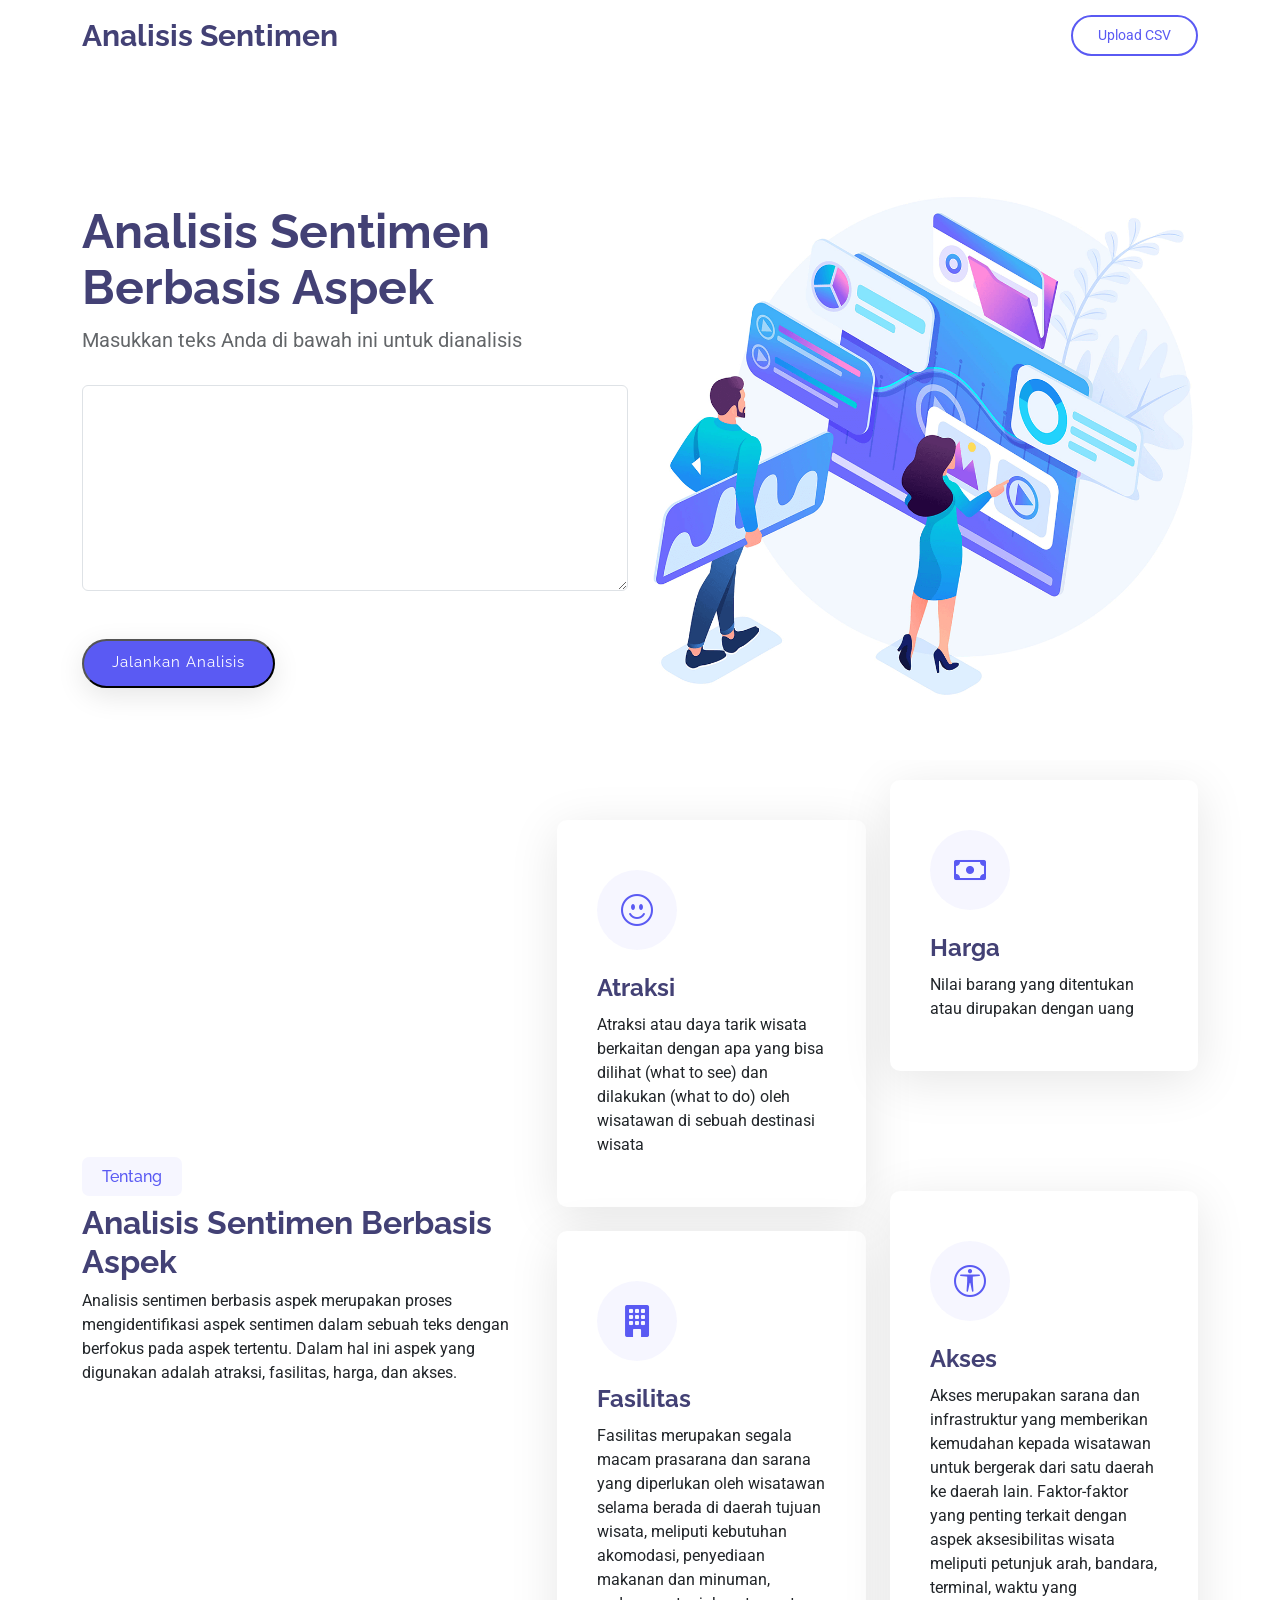
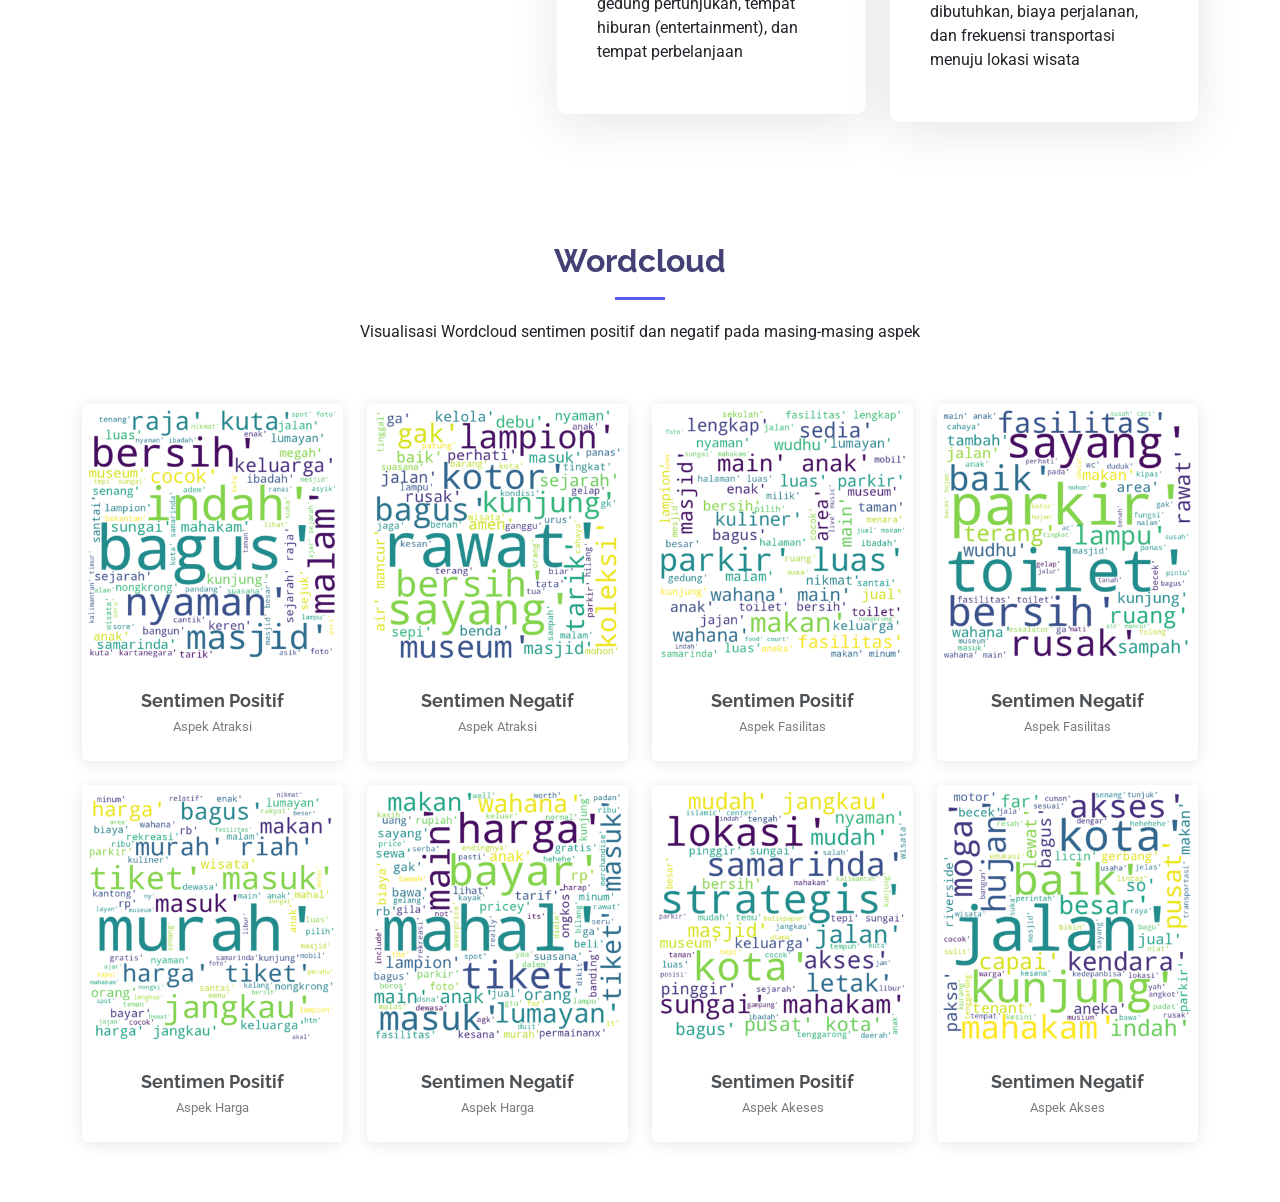
==== commit dbc14eef: "menambahkan modal hasil analisis sentimen" ====
--- a/index.html
+++ b/index.html
@@ -37,6 +37,42 @@
     .counter-wrapper span {
         margin-left: 0.2rem; /* Tambahkan jarak kecil antara angka dan % */
     }
+
+    /* Modal Styles */
+    .modal {
+      display: none;
+      position: fixed;
+      z-index: 10000;
+      left: 0;
+      top: 0;
+      width: 100%;
+      height: 100%;
+      overflow: auto;
+      background-color: rgb(0,0,0);
+      background-color: rgba(0,0,0,0.4);
+    }
+
+    .modal-content {
+      background-color: #fefefe;
+      margin: 15% auto;
+      padding: 20px;
+      border: 1px solid #888;
+      width: 80%;
+    }
+
+    .close {
+      color: #aaa;
+      float: right;
+      font-size: 28px;
+      font-weight: bold;
+    }
+
+    .close:hover,
+    .close:focus {
+      color: black;
+      text-decoration: none;
+      cursor: pointer;
+    }
   </style> 
 </head>
 
@@ -61,7 +97,6 @@
 
     <!-- Hero Section -->
     <section id="hero" class="hero section">
-
       <div class="container">
         <div class="row gy-4">
           <div class="col-lg-6 order-lg-last">
@@ -77,13 +112,79 @@
             </div>
             <br><br>
             <div class="d-flex">
-              <a href="#stats" class="btn-get-started">Jalankan Analisis</a>
+              <button class="btn-get-started" data-bs-toggle="modal" data-bs-target="#analysisModal">Jalankan Analisis</button>
             </div>
           </div>
         </div>
       </div>
-
     </section><!-- /Hero Section -->
+
+    <!-- Extra Large Modal -->
+    <div class="modal fade" id="analysisModal" tabindex="-1" aria-labelledby="analysisModalLabel" aria-hidden="true">
+      <div class="modal-dialog modal-xl">
+        <div class="modal-content">
+          <div class="modal-header">
+            <h5 class="modal-title" id="analysisModalLabel">Hasil Analisis Sentimen</h5>
+            <button type="button" class="btn-close" data-bs-dismiss="modal" aria-label="Close"></button>
+          </div>
+          <div class="modal-body">
+            <section id="stats" class="stats section light-background">
+              <div class="container" data-aos="fade-up" data-aos-delay="100">
+                <div class="row gy-4">
+                  <div class="col-lg-3 col-md-6 d-flex flex-column align-items-center">
+                    <i class="bi bi-emoji-smile"></i>
+                    <div class="stats-item">
+                      <div class="counter-wrapper d-flex align-items-center">
+                        <span id="atraksi-percentage" class="purecounter" data-purecounter-start="0" data-purecounter-end="0" data-purecounter-duration="1"></span>
+                        <span>%</span>
+                      </div>
+                      <span id="atraksi-sentimen">Positif</span>
+                      <p>Atraksi</p>
+                    </div>
+                  </div>
+                  
+                  <div class="col-lg-3 col-md-6 d-flex flex-column align-items-center">
+                    <i class="bi bi-building-fill"></i>
+                    <div class="stats-item">
+                      <div class="counter-wrapper d-flex align-items-center">
+                        <span id="fasilitas-percentage" class="purecounter" data-purecounter-start="0" data-purecounter-end="0" data-purecounter-duration="1"></span>
+                        <span>%</span>
+                      </div>
+                      <span id="fasilitas-sentimen">Positif</span>
+                      <p>Fasilitas</p>
+                    </div>
+                  </div>
+                  
+                  <div class="col-lg-3 col-md-6 d-flex flex-column align-items-center">
+                    <i class="bi bi-cash"></i>
+                    <div class="stats-item">
+                      <div class="counter-wrapper d-flex align-items-center">
+                        <span id="harga-percentage" class="purecounter" data-purecounter-start="0" data-purecounter-end="0" data-purecounter-duration="1"></span>
+                        <span>%</span>
+                      </div>
+                      <span id="harga-sentimen">Negatif</span>
+                      <p>Harga</p>
+                    </div>
+                  </div>
+                  
+                  <div class="col-lg-3 col-md-6 d-flex flex-column align-items-center">
+                    <i class="bi bi-universal-access-circle"></i>
+                    <div class="stats-item">
+                      <div class="counter-wrapper d-flex align-items-center">
+                        <span id="akses-percentage" class="purecounter" data-purecounter-start="0" data-purecounter-end="0" data-purecounter-duration="1"></span>
+                        <span>%</span>
+                      </div>
+                      <span id="akses-sentimen">Negatif</span>
+                      <p>Akses</p>
+                    </div>
+                  </div>
+                </div>
+              </div>
+            </section>
+          </div>
+        </div>
+      </div>
+    </div>
 
     <!-- About Section -->
     <section id="about" class="about section">
@@ -139,70 +240,6 @@
       </div>
 
     </section><!-- /About Section -->
-
-    <!-- Stats Section -->
-    <section id="stats" class="stats section light-background">
-
-      <div class="container" data-aos="fade-up" data-aos-delay="100">
-
-        <h2 class="text-center">Hasil Analisis Sentimen</h2>
-        <br>
-
-        <div class="row gy-4">
-
-          <div class="col-lg-3 col-md-6 d-flex flex-column align-items-center">
-            <i class="bi bi-emoji-smile"></i>
-            <div class="stats-item">
-              <div class="counter-wrapper d-flex align-items-center">
-                <span data-purecounter-start="0" data-purecounter-end="87" data-purecounter-duration="1" class="purecounter"></span>
-                <span>%</span>
-              </div>
-              <span>Positif</span>
-              <p>Atraksi</p>
-            </div>
-          </div><!-- End Stats Item -->  
-          
-          <div class="col-lg-3 col-md-6 d-flex flex-column align-items-center">
-            <i class="bi bi-building-fill"></i>
-            <div class="stats-item">
-              <div class="counter-wrapper d-flex align-items-center">
-                <span data-purecounter-start="0" data-purecounter-end="92" data-purecounter-duration="1" class="purecounter"></span>
-                <span>%</span>
-              </div>
-              <span>Positif</span>
-              <p>Fasilitas</p>
-            </div>
-          </div><!-- End Stats Item -->    
-          
-          <div class="col-lg-3 col-md-6 d-flex flex-column align-items-center">
-            <i class="bi bi-cash"></i>
-            <div class="stats-item">
-              <div class="counter-wrapper d-flex align-items-center">
-                <span data-purecounter-start="0" data-purecounter-end="67" data-purecounter-duration="1" class="purecounter"></span>
-                <span>%</span>
-              </div>
-              <span>Negatif</span>
-              <p>Harga</p>
-            </div>
-          </div><!-- End Stats Item --> 
-
-          <div class="col-lg-3 col-md-6 d-flex flex-column align-items-center">
-            <i class="bi bi-universal-access-circle"></i>
-            <div class="stats-item">
-              <div class="counter-wrapper d-flex align-items-center">
-                <span data-purecounter-start="0" data-purecounter-end="73" data-purecounter-duration="1" class="purecounter"></span>
-                <span>%</span>
-              </div>
-              <span>Negatif</span>
-              <p>Akses</p>
-            </div>
-          </div><!-- End Stats Item -->  
-
-        </div>
-
-      </div>
-
-    </section><!-- /Stats Section -->
 
     <!-- Team Section -->
     <section id="team" class="team section">
@@ -340,6 +377,70 @@
   <!-- Main JS File -->
   <script src="assets/js/main.js"></script>
 
+  <script>
+    document.addEventListener('DOMContentLoaded', function() {
+      document.querySelector('.btn-get-started').addEventListener('click', function() {
+        const inputText = document.getElementById('textAreaExample2').value.toLowerCase();
+  
+        let atraksiPercentage, fasilitasPercentage, hargaPercentage, aksesPercentage;
+        let atraksiSentimen, fasilitasSentimen, hargaSentimen, aksesSentimen;
+  
+        if (inputText.includes('pemandangannya bagus') && inputText.includes('akses jalan keluar parkiran motor')) {
+          atraksiPercentage = 87;
+          atraksiSentimen = 'Positif';
+          fasilitasPercentage = 92;
+          fasilitasSentimen = 'Positif';
+          hargaPercentage = 67;
+          hargaSentimen = 'Negatif';
+          aksesPercentage = 73;
+          aksesSentimen = 'Negatif';
+        } else if (inputText.includes('banyak cabang jalan') && inputText.includes('harga permainannya terlalu mahal')) {
+          atraksiPercentage = 77;
+          atraksiSentimen = 'Negatif';
+          fasilitasPercentage = 83;
+          fasilitasSentimen = 'Positif';
+          hargaPercentage = 89;
+          hargaSentimen = 'Negatif';
+          aksesPercentage = 74;
+          aksesSentimen = 'Netral';
+        } else if (inputText.includes('tempatnya bersih dan rindang') && inputText.includes('kalau masalah harga')) {
+          atraksiPercentage = 80;
+          atraksiSentimen = 'Positif';
+          fasilitasPercentage = 91;
+          fasilitasSentimen = 'Negatif';
+          hargaPercentage = 74;
+          hargaSentimen = 'Netral';
+          aksesPercentage = 83;
+          aksesSentimen = 'Positif';
+        } else {
+          atraksiPercentage = 0;
+          atraksiSentimen = 'Tidak Diketahui';
+          fasilitasPercentage = 0;
+          fasilitasSentimen = 'Tidak Diketahui';
+          hargaPercentage = 0;
+          hargaSentimen = 'Tidak Diketahui';
+          aksesPercentage = 0;
+          aksesSentimen = 'Tidak Diketahui';
+        }
+  
+        document.getElementById('atraksi-percentage').setAttribute('data-purecounter-end', atraksiPercentage);
+        document.getElementById('atraksi-sentimen').textContent = atraksiSentimen;
+  
+        document.getElementById('fasilitas-percentage').setAttribute('data-purecounter-end', fasilitasPercentage);
+        document.getElementById('fasilitas-sentimen').textContent = fasilitasSentimen;
+  
+        document.getElementById('harga-percentage').setAttribute('data-purecounter-end', hargaPercentage);
+        document.getElementById('harga-sentimen').textContent = hargaSentimen;
+  
+        document.getElementById('akses-percentage').setAttribute('data-purecounter-end', aksesPercentage);
+        document.getElementById('akses-sentimen').textContent = aksesSentimen;
+  
+        // Inisialisasi ulang PureCounter agar menghitung dari 0 ke nilai akhir
+        new PureCounter();
+      });
+    });
+  </script>
+  
 </body>
 
 </html>
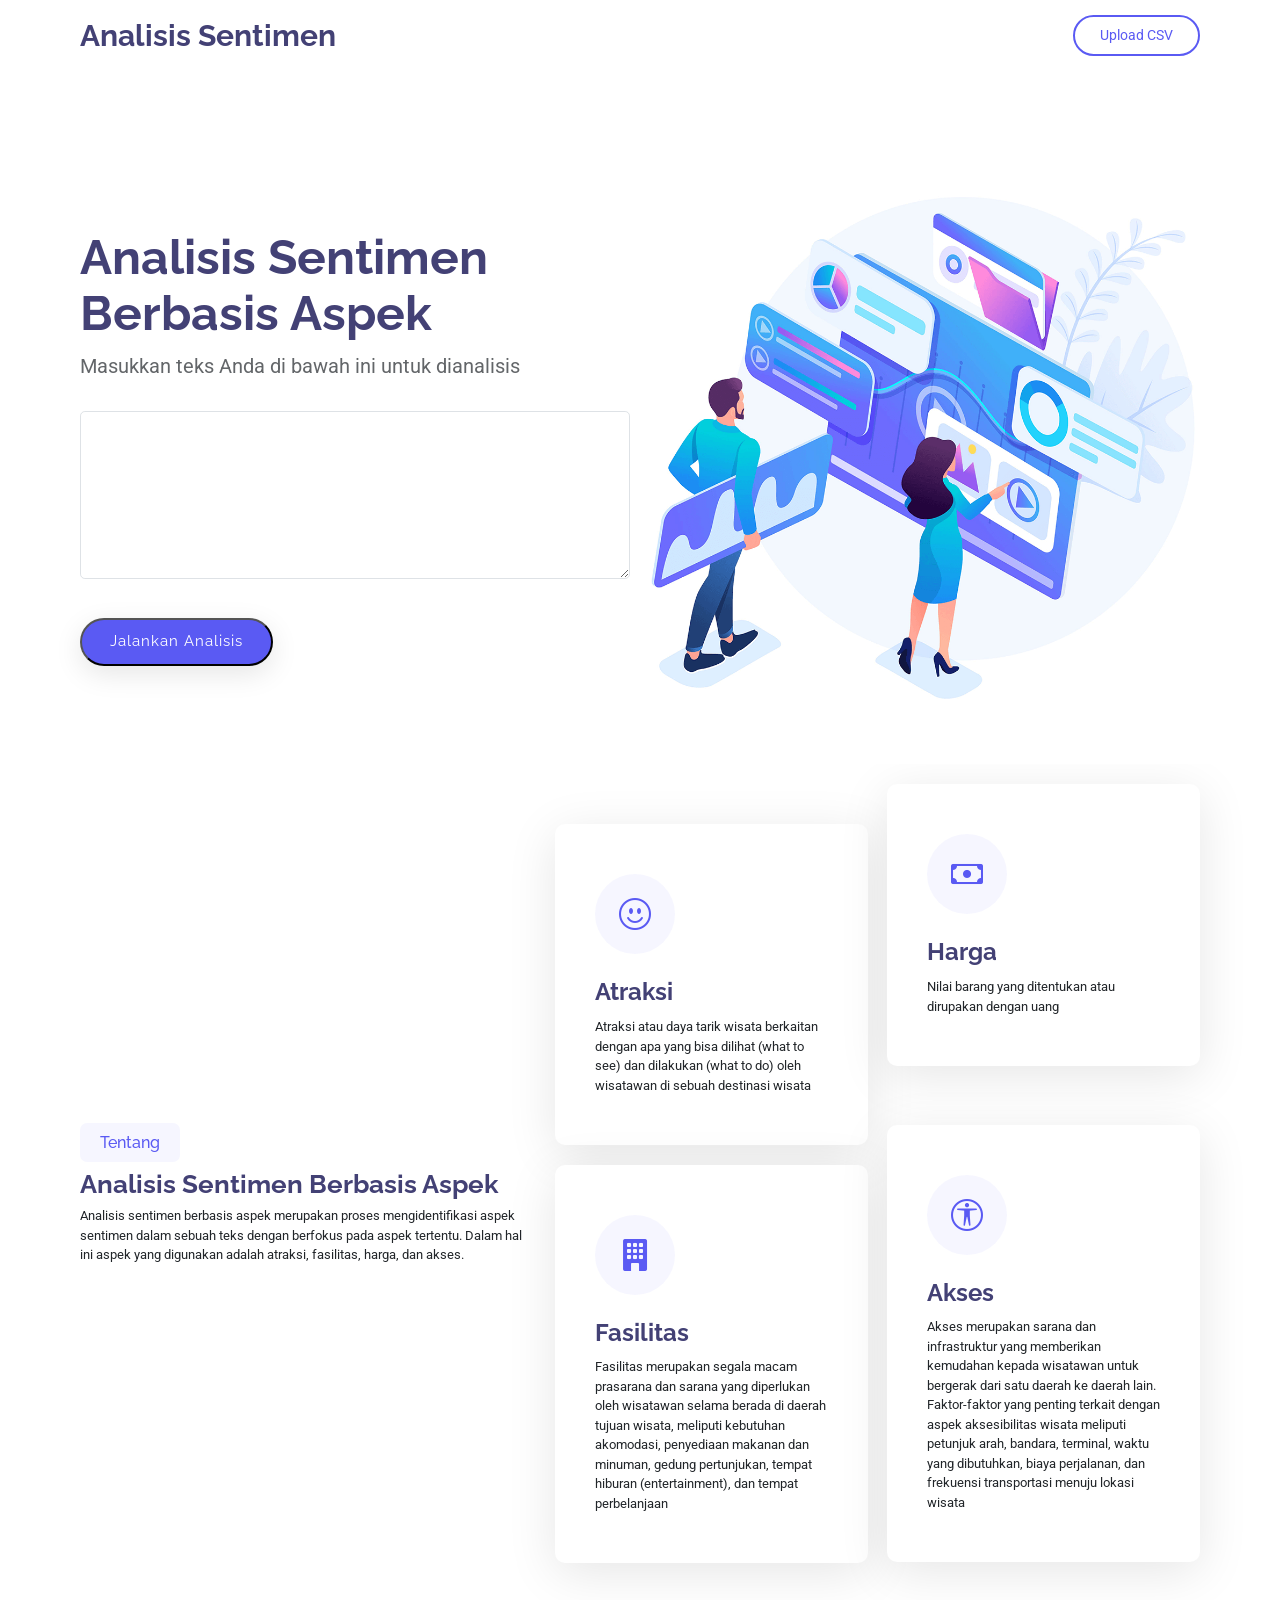
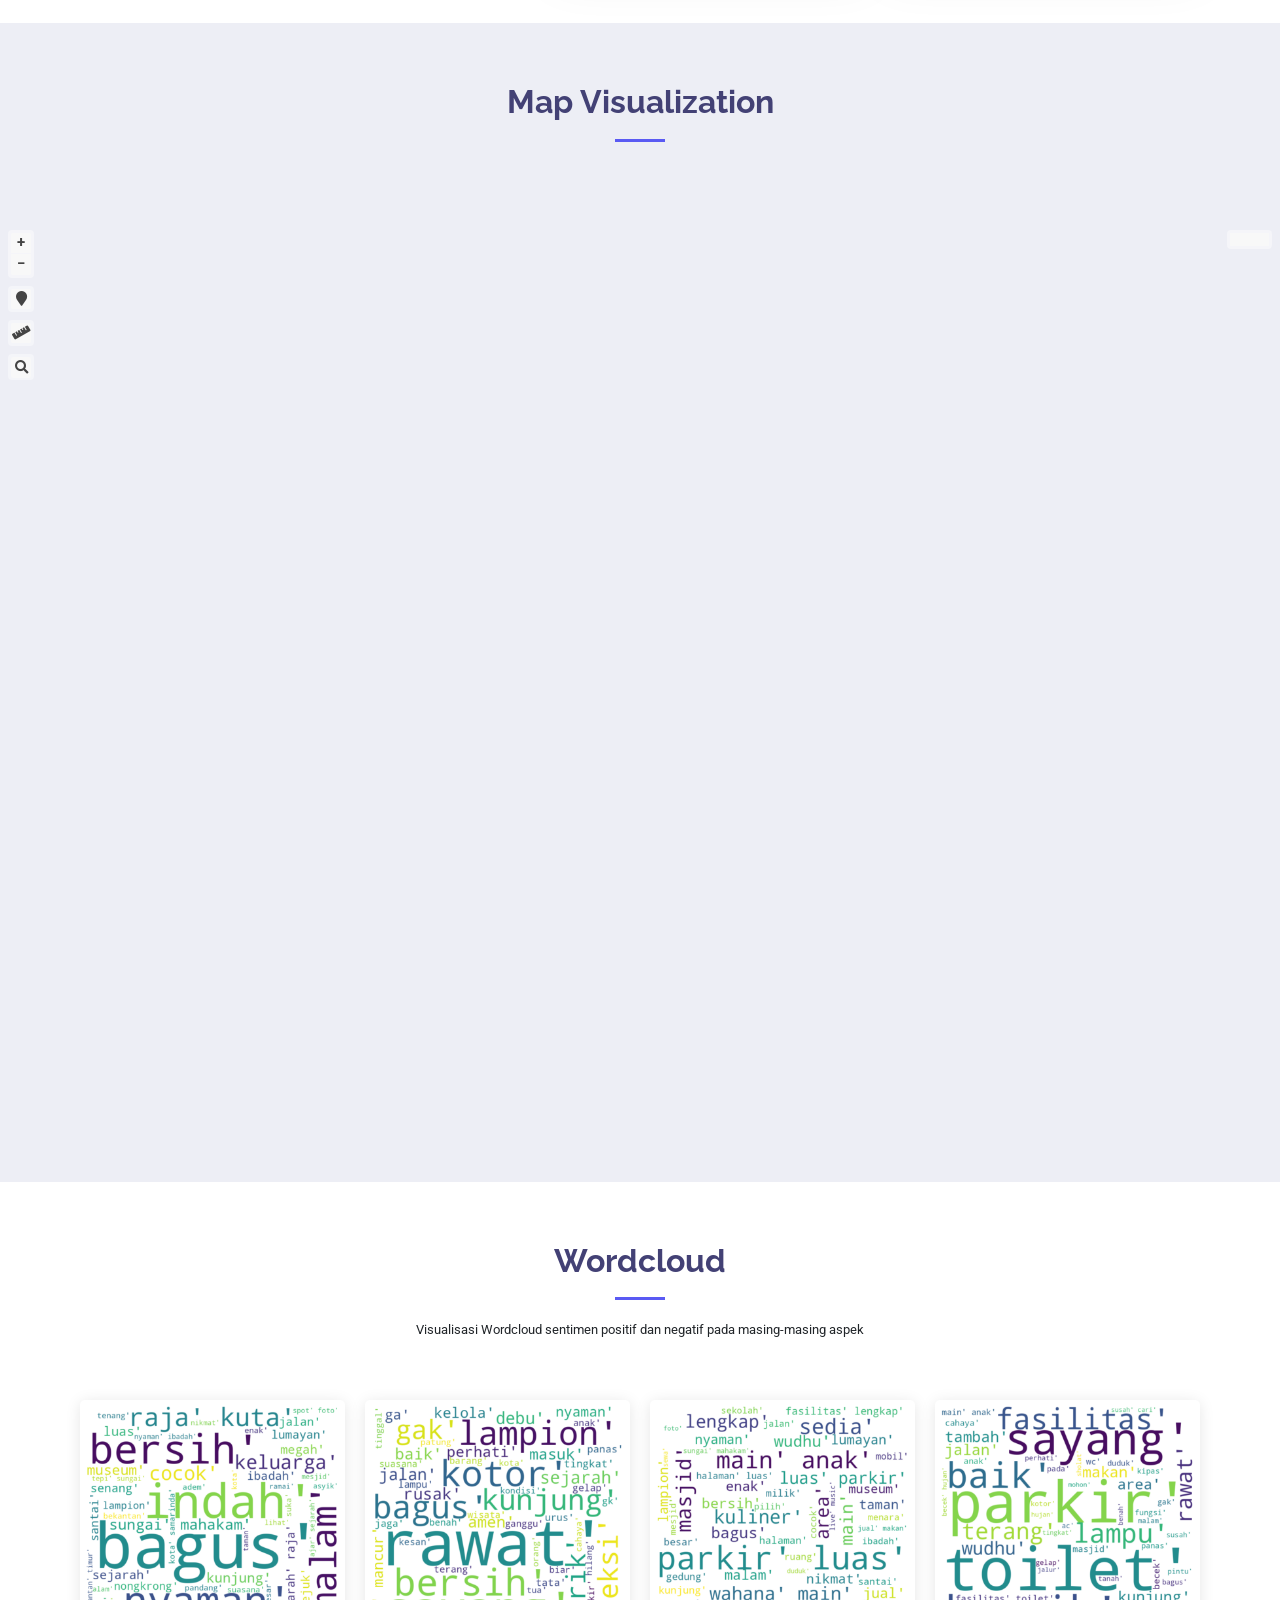
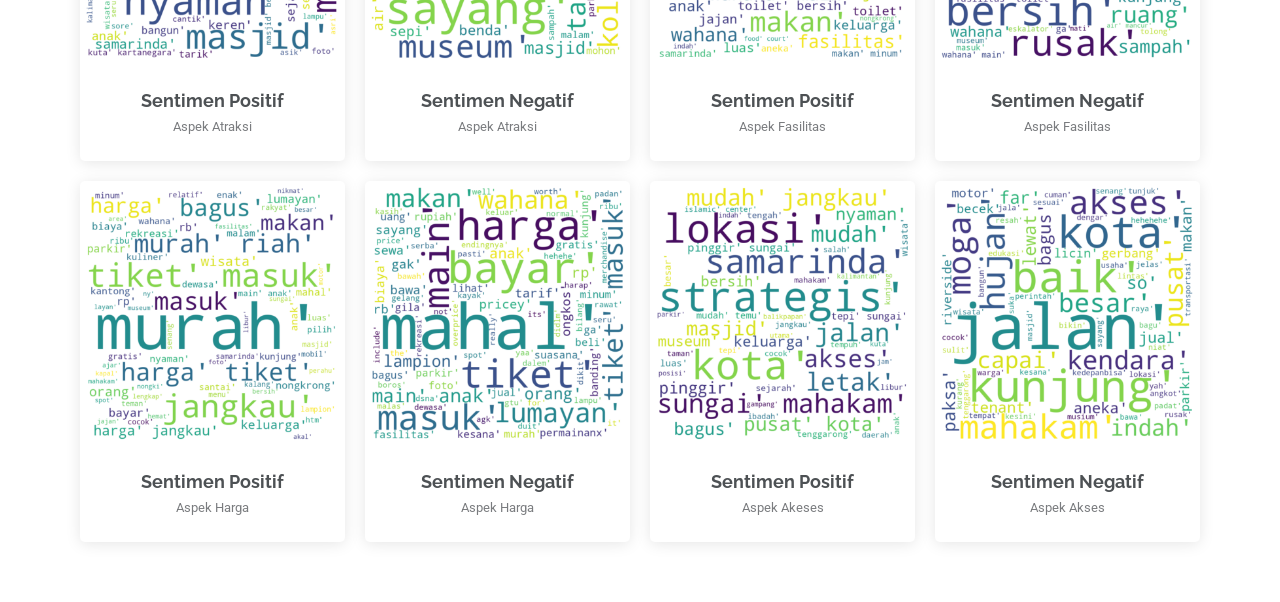
==== commit bd1c8375: "embed map visualization" ====
--- a/index.html
+++ b/index.html
@@ -3,10 +3,18 @@
 
 <head>
   <meta charset="utf-8">
+  <meta http-equiv="X-UA-Compatible" content="IE=edge">
   <meta content="width=device-width, initial-scale=1.0" name="viewport">
   <title>Analisis Sentimen</title>
-  <meta name="description" content="">
-  <meta name="keywords" content="">
+  <meta name="viewport" content="initial-scale=1,user-scalable=no,maximum-scale=1,width=device-width">
+  <meta name="mobile-web-app-capable" content="yes">
+  <meta name="apple-mobile-web-app-capable" content="yes">
+
+  <link rel="stylesheet" href="./resources/ol.css">
+  <link rel="stylesheet" href="resources/fontawesome-all.min.css">
+  <link href="resources/ol-geocoder.min.css" rel="stylesheet">
+  <link rel="stylesheet" href="./resources/ol-layerswitcher.css">
+  <link rel="stylesheet" href="./resources/qgis2web.css">
 
   <!-- Favicons -->
   <link href="assets/img/menu.png" rel="icon">
@@ -73,6 +81,30 @@
       text-decoration: none;
       cursor: pointer;
     }
+    .ol-control > * {
+      background-color: #f8f8f8!important;
+      color: #444444!important;
+      border-radius: 0px;
+    }
+    .ol-attribution a, .gcd-gl-input::placeholder, .search-layer-input-search::placeholder {
+        color: #444444!important;
+    }
+    .search-layer-input-search {
+        background-color: #f8f8f8!important;
+    }
+    .ol-control > *:focus, .ol-control >*:hover {
+        background-color: rgba(248, 248, 248, 0.7)!important;
+    } 
+    .ol-control {
+        background-color: rgba(255,255,255,.4) !important;
+        padding: 2px !important;
+    }
+    #map {
+        height: 100vh;
+        width: 100%;
+        padding: 0;
+        margin: 0;
+    } 
   </style> 
 </head>
 
@@ -241,6 +273,21 @@
 
     </section><!-- /About Section -->
 
+    <!-- Map Section -->
+    <section id="contact" class="contact section light-background">
+      <!-- Section Title -->
+      <div class="container section-title" data-aos="fade-up">
+        <h2>Map Visualization</h2>
+      </div><!-- End Section Title -->
+
+      <div id="map">
+        <div id="popup" class="ol-popup">
+            <a href="#" id="popup-closer" class="ol-popup-closer"></a>
+            <div id="popup-content"></div>
+        </div>
+      </div>
+    </section>
+
     <!-- Team Section -->
     <section id="team" class="team section">
 
@@ -376,6 +423,18 @@
 
   <!-- Main JS File -->
   <script src="assets/js/main.js"></script>
+
+  <script src="resources/qgis2web_expressions.js"></script>
+  <script src="resources/polyfills.js"></script>
+  <script src="./resources/functions.js"></script>
+  <script src="./resources/ol.js"></script>
+  <script src="./resources/ol-layerswitcher.js"></script>
+  <script src="resources/ol-geocoder.js"></script>
+  <script src="layers/Kab_Kaltim_2.js"></script><script src="layers/Akses_3.js"></script><script src="layers/Harga_4.js"></script><script src="layers/Fasilitas_5.js"></script><script src="layers/Atraksi_6.js"></script><script src="layers/Monetary_7.js"></script><script src="layers/Frequency_8.js"></script><script src="layers/Recency_9.js"></script><script src="layers/Reputasi_10.js"></script><script src="layers/Popularitas_11.js"></script>
+  <script src="styles/Kab_Kaltim_2_style.js"></script><script src="styles/Akses_3_style.js"></script><script src="styles/Harga_4_style.js"></script><script src="styles/Fasilitas_5_style.js"></script><script src="styles/Atraksi_6_style.js"></script><script src="styles/Monetary_7_style.js"></script><script src="styles/Frequency_8_style.js"></script><script src="styles/Recency_9_style.js"></script><script src="styles/Reputasi_10_style.js"></script><script src="styles/Popularitas_11_style.js"></script>
+  <script src="./layers/layers.js" type="text/javascript"></script> 
+  <script src="./resources/Autolinker.min.js"></script>
+  <script src="./resources/qgis2web.js"></script>
 
   <script>
     document.addEventListener('DOMContentLoaded', function() {
--- a/resources/ol.css
+++ b/resources/ol.css
@@ -0,0 +1,2 @@
+.ol-box{box-sizing:border-box;border-radius:2px;border:2px solid #00f}.ol-mouse-position{top:8px;right:8px;position:absolute}.ol-scale-line{background:rgba(0,60,136,.3);border-radius:4px;bottom:8px;left:8px;padding:2px;position:absolute}.ol-scale-line-inner{border:1px solid #eee;border-top:none;color:#eee;font-size:10px;text-align:center;margin:1px;will-change:contents,width;transition:all .25s}.ol-scale-bar{position:absolute;bottom:8px;left:8px}.ol-scale-step-marker{width:1px;height:15px;background-color:#000;float:right;z-Index:10}.ol-scale-step-text{position:absolute;bottom:-5px;font-size:12px;z-Index:11;color:#000;text-shadow:-2px 0 #fff,0 2px #fff,2px 0 #fff,0 -2px #fff}.ol-scale-text{position:absolute;font-size:14px;text-align:center;bottom:25px;color:#000;text-shadow:-2px 0 #fff,0 2px #fff,2px 0 #fff,0 -2px #fff}.ol-scale-singlebar{position:relative;height:10px;z-Index:9;box-sizing:border-box;border:1px solid #000}.ol-unsupported{display:none}.ol-unselectable,.ol-viewport{-webkit-touch-callout:none;-webkit-user-select:none;-moz-user-select:none;-ms-user-select:none;user-select:none;-webkit-tap-highlight-color:transparent}.ol-selectable{-webkit-touch-callout:default;-webkit-user-select:text;-moz-user-select:text;-ms-user-select:text;user-select:text}.ol-grabbing{cursor:-webkit-grabbing;cursor:-moz-grabbing;cursor:grabbing}.ol-grab{cursor:move;cursor:-webkit-grab;cursor:-moz-grab;cursor:grab}.ol-control{position:absolute;background-color:rgba(255,255,255,.4);border-radius:4px;padding:2px}.ol-control:hover{background-color:rgba(255,255,255,.6)}.ol-zoom{top:.5em;left:.5em}.ol-rotate{top:.5em;right:.5em;transition:opacity .25s linear,visibility 0s linear}.ol-rotate.ol-hidden{opacity:0;visibility:hidden;transition:opacity .25s linear,visibility 0s linear .25s}.ol-zoom-extent{top:4.643em;left:.5em}.ol-full-screen{right:.5em;top:.5em}.ol-control button{display:block;margin:1px;padding:0;color:#fff;font-size:1.14em;font-weight:700;text-decoration:none;text-align:center;height:1.375em;width:1.375em;line-height:.4em;background-color:rgba(0,60,136,.5);border:none;border-radius:2px}.ol-control button::-moz-focus-inner{border:none;padding:0}.ol-zoom-extent button{line-height:1.4em}.ol-compass{display:block;font-weight:400;font-size:1.2em;will-change:transform}.ol-touch .ol-control button{font-size:1.5em}.ol-touch .ol-zoom-extent{top:5.5em}.ol-control button:focus,.ol-control button:hover{text-decoration:none;background-color:rgba(0,60,136,.7)}.ol-zoom .ol-zoom-in{border-radius:2px 2px 0 0}.ol-zoom .ol-zoom-out{border-radius:0 0 2px 2px}.ol-attribution{text-align:right;bottom:.5em;right:.5em;max-width:calc(100% - 1.3em)}.ol-attribution ul{margin:0;padding:0 .5em;color:#000;text-shadow:0 0 2px #fff}.ol-attribution li{display:inline;list-style:none}.ol-attribution li:not(:last-child):after{content:" "}.ol-attribution img{max-height:2em;max-width:inherit;vertical-align:middle}.ol-attribution button,.ol-attribution ul{display:inline-block}.ol-attribution.ol-collapsed ul{display:none}.ol-attribution:not(.ol-collapsed){background:rgba(255,255,255,.8)}.ol-attribution.ol-uncollapsible{bottom:0;right:0;border-radius:4px 0 0}.ol-attribution.ol-uncollapsible img{margin-top:-.2em;max-height:1.6em}.ol-attribution.ol-uncollapsible button{display:none}.ol-zoomslider{top:4.5em;left:.5em;height:200px}.ol-zoomslider button{position:relative;height:10px}.ol-touch .ol-zoomslider{top:5.5em}.ol-overviewmap{left:.5em;bottom:.5em}.ol-overviewmap.ol-uncollapsible{bottom:0;left:0;border-radius:0 4px 0 0}.ol-overviewmap .ol-overviewmap-map,.ol-overviewmap button{display:inline-block}.ol-overviewmap .ol-overviewmap-map{border:1px solid #7b98bc;height:150px;margin:2px;width:150px}.ol-overviewmap:not(.ol-collapsed) button{bottom:1px;left:2px;position:absolute}.ol-overviewmap.ol-collapsed .ol-overviewmap-map,.ol-overviewmap.ol-uncollapsible button{display:none}.ol-overviewmap:not(.ol-collapsed){background:rgba(255,255,255,.8)}.ol-overviewmap-box{border:2px dotted rgba(0,60,136,.7)}.ol-overviewmap .ol-overviewmap-box:hover{cursor:move}
+/*# sourceMappingURL=ol.css.map */
--- a/resources/ol-geocoder.min.css
+++ b/resources/ol-geocoder.min.css
@@ -0,0 +1,257 @@
+/*!
+ * ol-geocoder - v4.2.0
+ * A geocoder extension for OpenLayers.
+ * https://github.com/jonataswalker/ol-geocoder
+ * Built: Thu Aug 17 2023 09:55:16 GMT-0300 (Brasilia Standard Time)
+ */
+.ol-touch .ol-control.gcd-gl-control button {
+  font-size: 1.14em; }
+
+.ol-touch .ol-geocoder.gcd-gl-container {
+  font-size: 1.1em; }
+
+.ol-geocoder.gcd-gl-container {
+  position: absolute;
+  top: 4.875em;
+  left: .5em;
+  box-sizing: border-box;
+  font-size: 0.9em; }
+  .ol-geocoder.gcd-gl-container *,
+  .ol-geocoder.gcd-gl-container *::before,
+  .ol-geocoder.gcd-gl-container *::after {
+    box-sizing: inherit; }
+
+.ol-geocoder .gcd-gl-control {
+  width: 2.1875em;
+  height: 2.1875em;
+  overflow: hidden;
+  transition: width 200ms, height 200ms; }
+
+.ol-geocoder .gcd-gl-expanded {
+  width: 15.625em;
+  height: 2.1875em; }
+
+.ol-geocoder .gcd-gl-input {
+  position: absolute;
+  z-index: 99;
+  top: 0.25em;
+  left: 2.5em;
+  width: 14.84375em;
+  padding: 5px;
+  border: 1px solid #ccc;
+  font-family: inherit;
+  font-size: 0.875em;
+  background-color: #fff;
+  color: #222; }
+  .ol-geocoder .gcd-gl-input:focus {
+    border: none;
+    outline: none;
+    box-shadow: inset 0 0 0 1px #4d90fe, inset 0 0 5px #4d90fe; }
+
+.ol-geocoder .gcd-gl-reset {
+  position: absolute;
+  z-index: 100;
+  top: 0;
+  right: 0;
+  width: 1.5625em;
+  height: 100%;
+  line-height: 1.4;
+  border: none;
+  background-color: transparent;
+  display: inline-block;
+  outline: 0;
+  cursor: pointer; }
+  .ol-geocoder .gcd-gl-reset::after {
+    content: "\d7";
+    display: inline-block;
+    color: #333;
+    font-size: 1.5em;
+    cursor: pointer; }
+
+.ol-geocoder .gcd-gl-btn {
+  position: absolute;
+  width: 1.5625em;
+  height: 1.5625em;
+  top: 0.125em;
+  left: 0.125em;
+  background-image: url("[data-uri]");
+  background-repeat: no-repeat;
+  background-position: center center; }
+
+.ol-geocoder ul.gcd-gl-result {
+  position: absolute;
+  top: 2.1875em;
+  left: 2em;
+  width: 16.25em;
+  max-height: 18.75em;
+  white-space: normal;
+  list-style: none;
+  padding: 0;
+  margin: 0;
+  background-color: white;
+  border-radius: 4px;
+  border-top: none;
+  border-top-left-radius: 0;
+  border-top-right-radius: 0;
+  overflow-x: hidden;
+  overflow-y: auto;
+  box-shadow: 0 1px 7px rgba(0, 0, 0, 0.8);
+  transition: max-height 300ms ease-in; }
+  .ol-geocoder ul.gcd-gl-result > li {
+    width: 100%;
+    overflow: hidden;
+    border-bottom: 1px solid #eee;
+    padding: 0;
+    line-height: 0.875rem; }
+    .ol-geocoder ul.gcd-gl-result > li > a {
+      display: block;
+      text-decoration: none;
+      padding: 3px 5px; }
+      .ol-geocoder ul.gcd-gl-result > li > a:hover {
+        background-color: #d4d4d4; }
+  .ol-geocoder ul.gcd-gl-result > li:nth-child(odd) {
+    background-color: #e0ffe0; }
+
+.ol-geocoder ul.gcd-gl-result:empty {
+  display: none; }
+
+.ol-geocoder.gcd-txt-container {
+  position: absolute;
+  width: 25em;
+  height: 4.375em;
+  top: .5em;
+  left: calc(50% - 12.5em);
+  box-sizing: border-box; }
+  .ol-geocoder.gcd-txt-container *,
+  .ol-geocoder.gcd-txt-container *::before,
+  .ol-geocoder.gcd-txt-container *::after {
+    box-sizing: inherit; }
+
+.ol-geocoder .gcd-txt-control {
+  position: relative;
+  width: 100%;
+  height: 4.375em;
+  border: 1px solid #ccc;
+  background-color: #fff;
+  overflow: hidden; }
+
+.ol-geocoder .gcd-txt-input {
+  position: absolute;
+  z-index: 99;
+  top: 0;
+  left: 0;
+  width: 100%;
+  height: 100%;
+  padding: 5px 30px 5px 40px;
+  border: none;
+  text-indent: 6px;
+  background-color: transparent;
+  font-family: inherit;
+  font-size: 0.875em; }
+  .ol-geocoder .gcd-txt-input:focus {
+    outline: none;
+    box-shadow: inset 0 0 0 1px #4d90fe, inset 0 0 6px #4d90fe; }
+
+.ol-geocoder .gcd-txt-reset {
+  position: absolute;
+  z-index: 100;
+  top: 0;
+  right: 0;
+  width: 2.5em;
+  height: 100%;
+  line-height: 100%;
+  border: none;
+  background-color: transparent;
+  display: inline-block;
+  vertical-align: middle;
+  outline: 0;
+  cursor: pointer; }
+  .ol-geocoder .gcd-txt-reset::after {
+    content: "\d7";
+    display: inline-block;
+    color: #333;
+    font-size: 2em;
+    cursor: pointer; }
+
+.ol-geocoder .gcd-txt-glass {
+  position: absolute;
+  top: 0;
+  left: 0;
+  z-index: 100;
+  display: inline-block;
+  width: 2.5em;
+  height: 100%;
+  background-size: 1.38889em;
+  background-image: url("data:image/svg+xml,%3Csvg xmlns='http://www.w3.org/2000/svg' width='32' height='32' viewBox='0 0 32 32'%3E%3Cpath fill='%23333' d='M29.156 29.961l-.709.709a2.006 2.006 0 0 1-2.838 0l-5.676-5.674c-.656-.658-.729-1.644-.281-2.412l-3.104-3.102a9.975 9.975 0 0 1-5.965 1.979C5.043 21.461.552 16.97.552 11.43S5.043 1.398 10.583 1.398c5.541 0 10.031 4.491 10.031 10.032 0 2.579-.98 4.923-2.58 6.7l3.035 3.035c.768-.447 1.754-.375 2.41.283l5.676 5.674c.784.785.784 2.056.001 2.839zM18.088 11.389c0-4.155-3.369-7.523-7.524-7.523a7.523 7.523 0 1 0-.001 15.046 7.525 7.525 0 0 0 7.525-7.523z'/%3E%3C/svg%3E");
+  background-repeat: no-repeat;
+  background-position: center center; }
+
+.ol-geocoder ul.gcd-txt-result {
+  position: absolute;
+  top: 4.575em;
+  left: 0;
+  width: 25em;
+  max-height: 18.75em;
+  white-space: normal;
+  list-style: none;
+  padding: 0;
+  margin: 0;
+  background-color: white;
+  border-radius: 4px;
+  border-top: none;
+  border-top-left-radius: 0;
+  border-top-right-radius: 0;
+  overflow-x: hidden;
+  overflow-y: auto;
+  box-shadow: 0 1px 7px rgba(0, 0, 0, 0.8);
+  transition: max-height 300ms ease-in; }
+  .ol-geocoder ul.gcd-txt-result > li {
+    width: 100%;
+    overflow: hidden;
+    border-bottom: 1px solid #eee;
+    padding: 0;
+    line-height: 0.875rem; }
+    .ol-geocoder ul.gcd-txt-result > li > a {
+      display: block;
+      text-decoration: none;
+      padding: 3px 5px; }
+      .ol-geocoder ul.gcd-txt-result > li > a:hover {
+        background-color: #d4d4d4; }
+  .ol-geocoder ul.gcd-txt-result > li:nth-child(odd) {
+    background-color: #e0ffe0; }
+
+.ol-geocoder ul.gcd-txt-result:empty {
+  display: none; }
+
+.ol-geocoder .gcd-hidden {
+  opacity: 0;
+  visibility: hidden; }
+
+.ol-geocoder .gcd-pseudo-rotate::after {
+  animation: spin .7s linear infinite; }
+
+@keyframes spin {
+  from {
+    transform: rotate(0deg); }
+  to {
+    transform: rotate(360deg); } }
+
+.gcd-address {
+  font-size: 0.875em;
+  font-weight: 500;
+  color: #333; }
+
+.gcd-road {
+  font-size: 0.875em;
+  font-weight: 500;
+  color: #333; }
+
+.gcd-city {
+  font-size: 0.75em;
+  font-weight: normal;
+  color: #333; }
+
+.gcd-country {
+  font-size: 0.75em;
+  font-weight: lighter;
+  color: #333; }
--- a/resources/ol-layerswitcher.css
+++ b/resources/ol-layerswitcher.css
@@ -0,0 +1,122 @@
+.layer-switcher.shown.ol-control {
+    background-color: transparent;
+}
+
+.layer-switcher.shown.ol-control:hover {
+    background-color: transparent;
+}
+
+.layer-switcher {
+    position: absolute;
+    top: 3.5em;
+    right: 0.5em;
+    text-align: left;
+}
+
+.layer-switcher.shown {
+    bottom: 3em;
+}
+
+.layer-switcher .panel {
+    padding: 0 1em 0 0;
+    margin: 0;
+    border: 4px solid #eee;
+    border-radius: 4px;
+    display: none;
+    max-height: 100%;
+    overflow-y: auto;
+}
+
+.layer-switcher.shown .panel {
+    display: block;
+}
+
+.layer-switcher button {
+    float: right;
+    width: 38px;
+    height: 38px;
+    background-image: url('[data-uri]') /*logo.png*/;
+    background-repeat: no-repeat;
+    background-position: 2px;
+    background-color: white;
+    border: none;
+}
+
+.layer-switcher.shown button {
+    display: none;
+}
+
+.layer-switcher button:focus, .layer-switcher button:hover {
+    background-color: white;
+}
+
+.layer-switcher ul {
+    padding-left: 2em;
+    list-style: none;
+}
+
+.layer-switcher li.group > label {
+    font-weight: bold;
+}
+
+.layer-switcher li.layer {
+    display: table;
+}
+
+.layer-switcher li.layer label, .layer-switcher li.layer input {
+    display: table-cell;
+    vertical-align: middle;
+}
+
+.layer-switcher label.disabled {
+    opacity:0.4;
+}
+
+.layer-switcher input {
+    margin: 4px;
+}
+
+.layer-switcher.touch ::-webkit-scrollbar {
+    width: 4px;
+}
+
+.layer-switcher.touch ::-webkit-scrollbar-track {
+    -webkit-box-shadow: inset 0 0 6px rgba(0,0,0,0.3);
+    border-radius: 10px;
+}
+
+.layer-switcher.touch ::-webkit-scrollbar-thumb {
+    border-radius: 10px;
+    -webkit-box-shadow: inset 0 0 6px rgba(0,0,0,0.5);
+}
+
+.layer-switcher .group button {
+    display: inline-block;
+    vertical-align: top;
+    float: none;
+    width: 16px;
+    height: 16px;
+    background-position: center 2px;
+    background-image: url('[data-uri]');
+    -webkit-transition: -webkit-transform .2s ease-in-out;
+    -ms-transition: -ms-transform .2s ease-in-out;
+    transition: transform .2s ease-in-out;
+}
+
+.layer-switcher .group.layer-switcher-close button {
+    transform: rotate(-90deg);
+    -webkit-transform: rotate(-90deg);
+}
+
+li.group.layer-switcher-fold {
+    margin-left: -18px;
+}
+
+.layer-switcher .group.layer-switcher-fold > ul {
+    padding-left: 3em;
+}
+
+.layer-switcher .group.layer-switcher-fold.layer-switcher-close > ul {
+    overflow: hidden;
+    height: 0;
+}
--- a/resources/qgis2web.css
+++ b/resources/qgis2web.css
@@ -0,0 +1,385 @@
+html, body {
+    height: 100%;
+    padding: 0;
+    margin: 0;
+    font-family: sans-serif;
+    font-size: small;
+}
+
+
+#map {
+    width: 100%;
+    height: 100%;
+}
+
+.ol-control {
+	clear: both;
+	padding: 2px !important;
+}
+
+.ol-selectable {
+	z-index: 3;
+}
+
+.ol-popup {
+    display: none;
+    position: absolute;
+    background-color: white;
+    padding: 15px;
+	border-radius: 10px;
+    bottom: 10px;
+    left: 50%;
+    transform: translateX(-50%);
+	box-shadow: 0 3px 14px rgba(0,0,0,0.4);
+}
+
+.ol-popup:after, .ol-popup:before {
+    top: 100%;
+    border: solid transparent;
+    content: " ";
+    position: absolute;
+}
+
+.ol-popup:after {
+    border-top-color: white;
+    border-width: 10px;
+    left: 50%;
+    margin-left: -10px;
+}
+
+.ol-popup:before {
+    border-top-color: #cccccc;
+    border-width: 11px;
+    left: 50%;
+    margin-left: -11px;
+}
+
+.ol-popup-closer {
+	text-decoration: none;
+    position: absolute;
+    top: 4px;
+    right: 4px;
+    text-align: center;
+    width: 19px;
+    color: #999;
+    font-family: cursive;
+    font-weight: bold;
+}
+
+.ol-popup-closer:after {
+    content: "X";
+}
+
+#popup-content {
+	font-size: 12px;
+    line-height: 1.2;
+    margin-top: 5px;
+	max-height: 70vh;
+	max-width: 70vw;
+	overflow: auto;
+}
+
+#popup-content ul {
+    list-style-type: none;
+    padding-left: 0;
+	margin: unset;
+}
+
+#popup-content li {
+    margin-bottom:0.25em;
+}
+
+#popup-content>ul>li>a {
+    position: relative;
+    display: block;
+    padding: 2px;
+    border-bottom: 1px solid #666;
+    font-size: 12.5px;
+}
+
+#popup-content>table {
+    font-size: 11.4px;
+}
+
+.lds-roller-img{
+    background-image: url("[data-uri]");
+}
+
+th, td {
+    vertical-align: top;
+    text-align: left;
+	color: #333;
+}
+
+th {
+	min-width: 100px;
+}
+td {
+	min-width: 100px;
+}
+
+td img {
+	max-height: 60vh!important;
+	max-width: 60vw!important;
+}
+
+td video {
+	max-height: 60vh!important;
+	max-width: 60vw!important;
+}
+
+.ol-overlaycontainer-stopevent #top-right-container .layer-switcher:hover ~ .ol-overlaycontainer-stopevent .ol-overlay-container .ol-popup {
+    display: none!important;
+}
+
+
+#top-left-container {
+    position: absolute;
+    left: 0;
+    top: 0;
+}
+#bottom-left-container {
+    position: absolute;
+    left: 0;
+    bottom: 0;
+}
+#top-right-container {
+    position: absolute;
+    right: 0;
+    top: 0;
+}
+#bottom-right-container {
+    position: absolute;
+    right: 0;
+    bottom: 0;
+}
+
+.top-left-title, .top-left-abstract  {
+    position: relative;
+    float: left;
+    margin-top: 8px;
+    margin-left: 8px;
+}
+.bottom-left-title, .bottom-left-abstract  {
+    position: relative;
+    float: left;
+    margin-bottom: 8px;
+    margin-left: 8px;
+}
+.top-right-title, .top-right-abstract  {
+    position: relative;
+    float: right;
+    margin-top: 8px;
+    margin-right: 8px;
+}
+.bottom-right-title, .bottom-right-abstract  {
+    position: relative;
+    float: right;
+    margin-bottom: 8px;
+    margin-right: 8px;
+}
+
+
+.project-title  {
+    margin: 1px;
+    padding: 5px;
+}
+
+#abstract {
+    max-width: 40%;
+}
+
+.project-abstract {
+    font: bold 18px 'Lucida Console', Monaco, monospace;
+    width: 20px;
+    height: 20px;
+    display: block;
+    text-align: center;
+    cursor: pointer;
+    padding: 3px;
+    
+}
+
+.project-abstract-uncollapsed {
+    width: auto;
+    height: auto;
+    display: block;
+    padding: 3px;
+    cursor: default;
+}
+
+
+.ol-zoom {
+	position: relative;
+    float: left;
+    top: unset;
+    left: unset;
+    margin-top: 8px;
+    margin-left: 8px;
+}
+
+
+/* measurement */
+.measure-control {
+	position: relative;
+    float: left;
+    top: unset !important;
+    left: unset !important;
+    margin-top: 8px;
+    margin-left: 8px;
+	display: flex;
+}
+
+.tooltip {
+    position: relative;
+    background: rgba(0, 0, 0, 0.5);
+    border-radius: 4px;
+    color: white;
+    padding: 4px 8px;
+    opacity: 0.7;
+    white-space: nowrap;
+  }
+  .tooltip-measure {
+    opacity: 1;
+    font-weight: bold;
+  }
+  .tooltip-static {
+    background-color: #ffcc33;
+    color: black;
+    border: 1px solid white;
+  }
+  .tooltip-measure:before,
+  .tooltip-static:before {
+    border-top: 6px solid rgba(0, 0, 0, 0.5);
+    border-right: 6px solid transparent;
+    border-left: 6px solid transparent;
+    content: "";
+    position: absolute;
+    bottom: -6px;
+    margin-left: -7px;
+    left: 50%;
+  }
+  .tooltip-static:before {
+    border-top-color: #ffcc33;
+  }
+  .ol-touch .measure-control {
+    top: 130px;
+  }
+  .measure-control label {
+    padding: 1px;
+    padding-right: 4px;
+  }
+
+
+ .geolocate {
+ position: relative !important;
+ float: left;
+ top: unset !important;
+ left: unset !important;
+ margin-top: 8px;
+ margin-left: 8px;
+}
+
+
+.ol-geocoder {
+    position: relative !important;
+    float: left !important;
+    top: unset!important;
+    left: unset !important;
+	margin-top: 8px;
+    margin-left: 8px;
+    clear: both;
+}
+.gcd-gl-control {
+	position: relative !important;
+}
+.gcd-gl-control button:after{
+	display: none;
+}
+
+.search-layer {
+	position: relative !important;
+    float: left;
+    top: unset !important;
+    left: unset !important;
+    margin-top: 8px;
+    margin-left: 8px;
+}
+
+.search-layer-input-search{
+    left: 26px;
+    width: 144px;
+    top: 3px;
+    padding: 3px;
+}
+
+.search-layer-input-search:after{
+    left: 27px;
+    width: 139px;
+    top: 0px;
+    padding: 4px;
+    border: 3px solid rgba(255,255,255,.4) !important;
+}
+
+.ol-scale-line {
+    background: none !important;
+    position: relative;
+    float: left;
+    bottom: unset;
+    left: unset;
+    margin-bottom: 8px;
+    margin-left: 8px;
+}
+.ol-scale-line-inner {
+    border: 2px solid ;
+    border-top: none ;
+    background: rgba(255, 255, 255, 0.5);
+    color: black;
+}
+
+.layer-switcher {
+    position: relative;
+    float: right;
+    top: unset;
+    right: 0;
+    bottom: unset!important;
+    margin-top: 8px;
+    margin-right: 8px;
+	padding: 3px;
+	background-color: rgba(255,255,255,.4)!important;
+}
+
+.layer-switcher:hover{
+	background-color: rgba(255, 255, 255, .6)!important;
+}
+
+.layer-switcher .panel {
+	border: unset;
+	border-radius: unset;
+    float: right;
+    width: fit-content;
+	margin: 1px;
+	max-height: calc(100vh - 100px);
+}
+
+.layer-switcher img {
+    max-width: 22px;
+    max-height: 22px;
+}
+
+
+.ol-attribution {
+	position: relative !important;
+    float: right;
+    bottom: unset !important;
+    right: unset !important;
+    margin-bottom: 0px;
+    margin-left: 0px;
+    max-width: unset;
+}
+}
+.ol-attribution a {
+    text-decoration: none;
+    font-family: sans-serif;
+    font-size: 100%;
+}
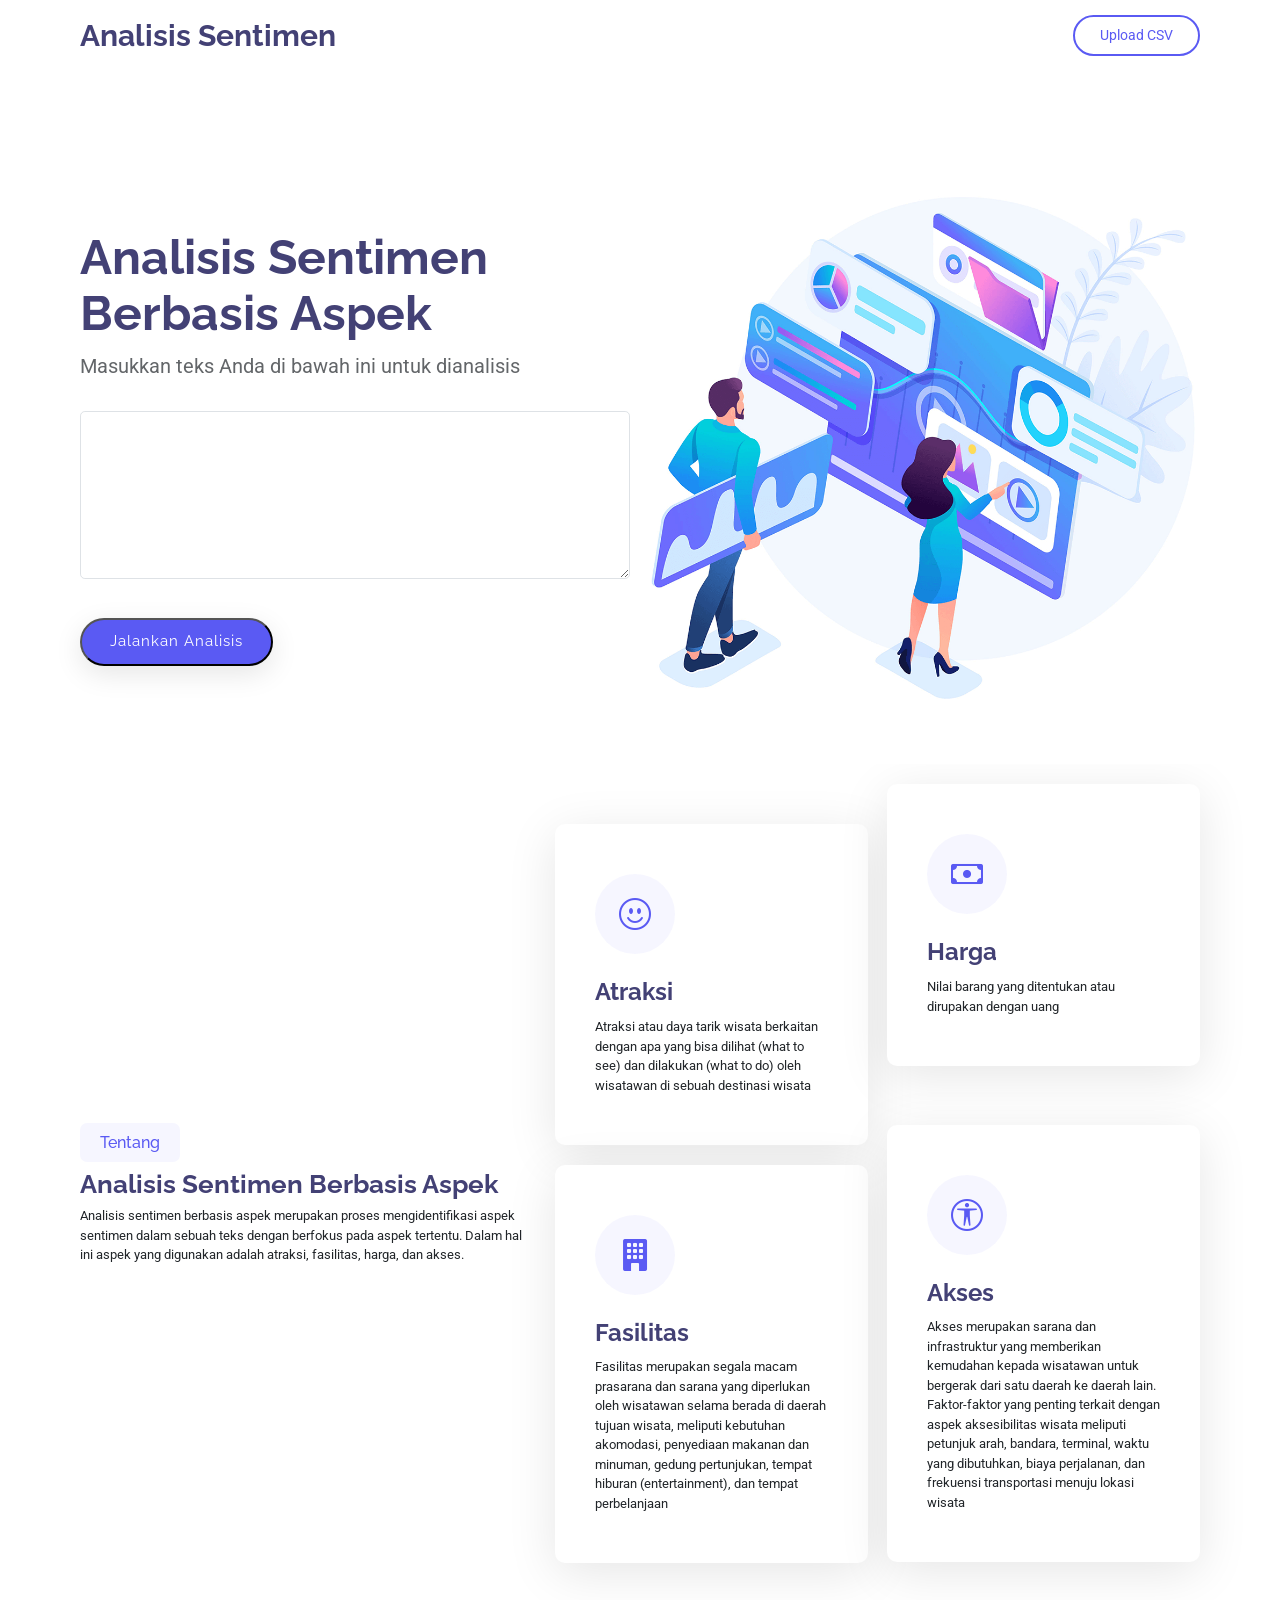
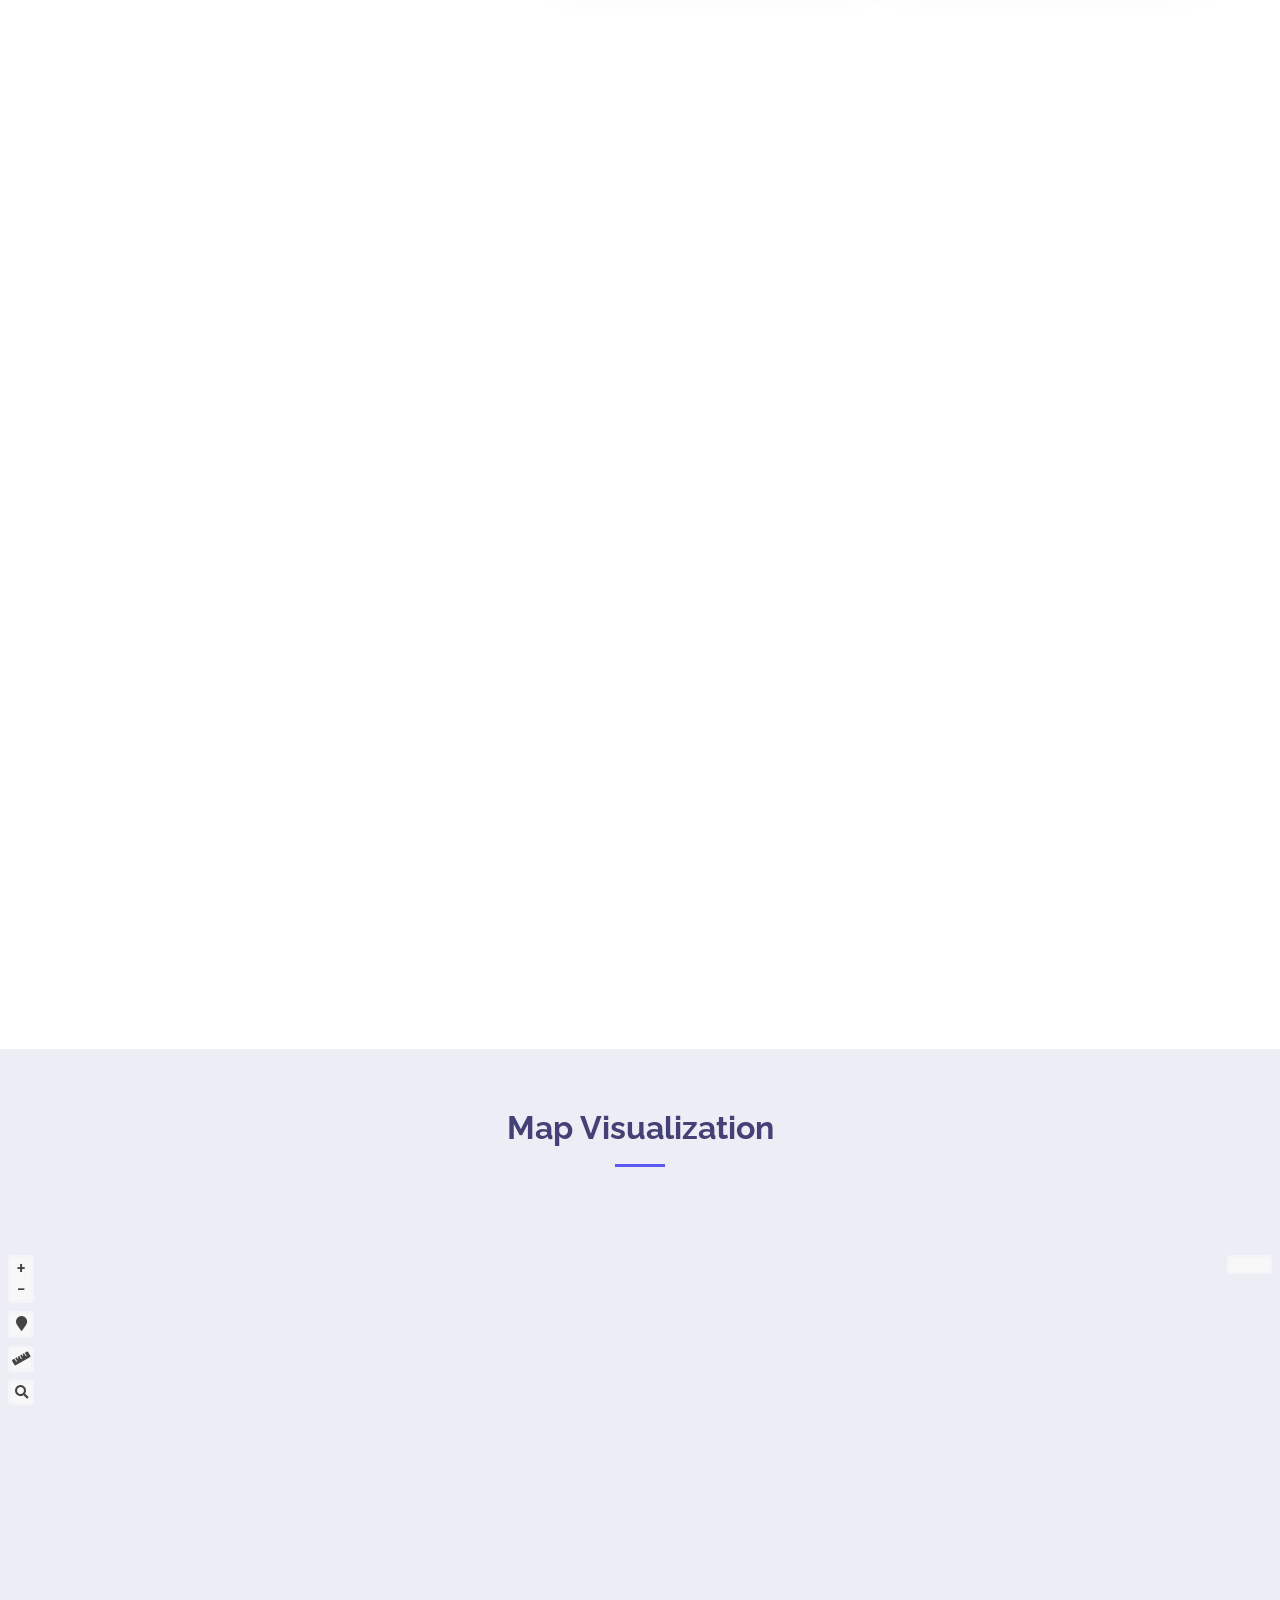
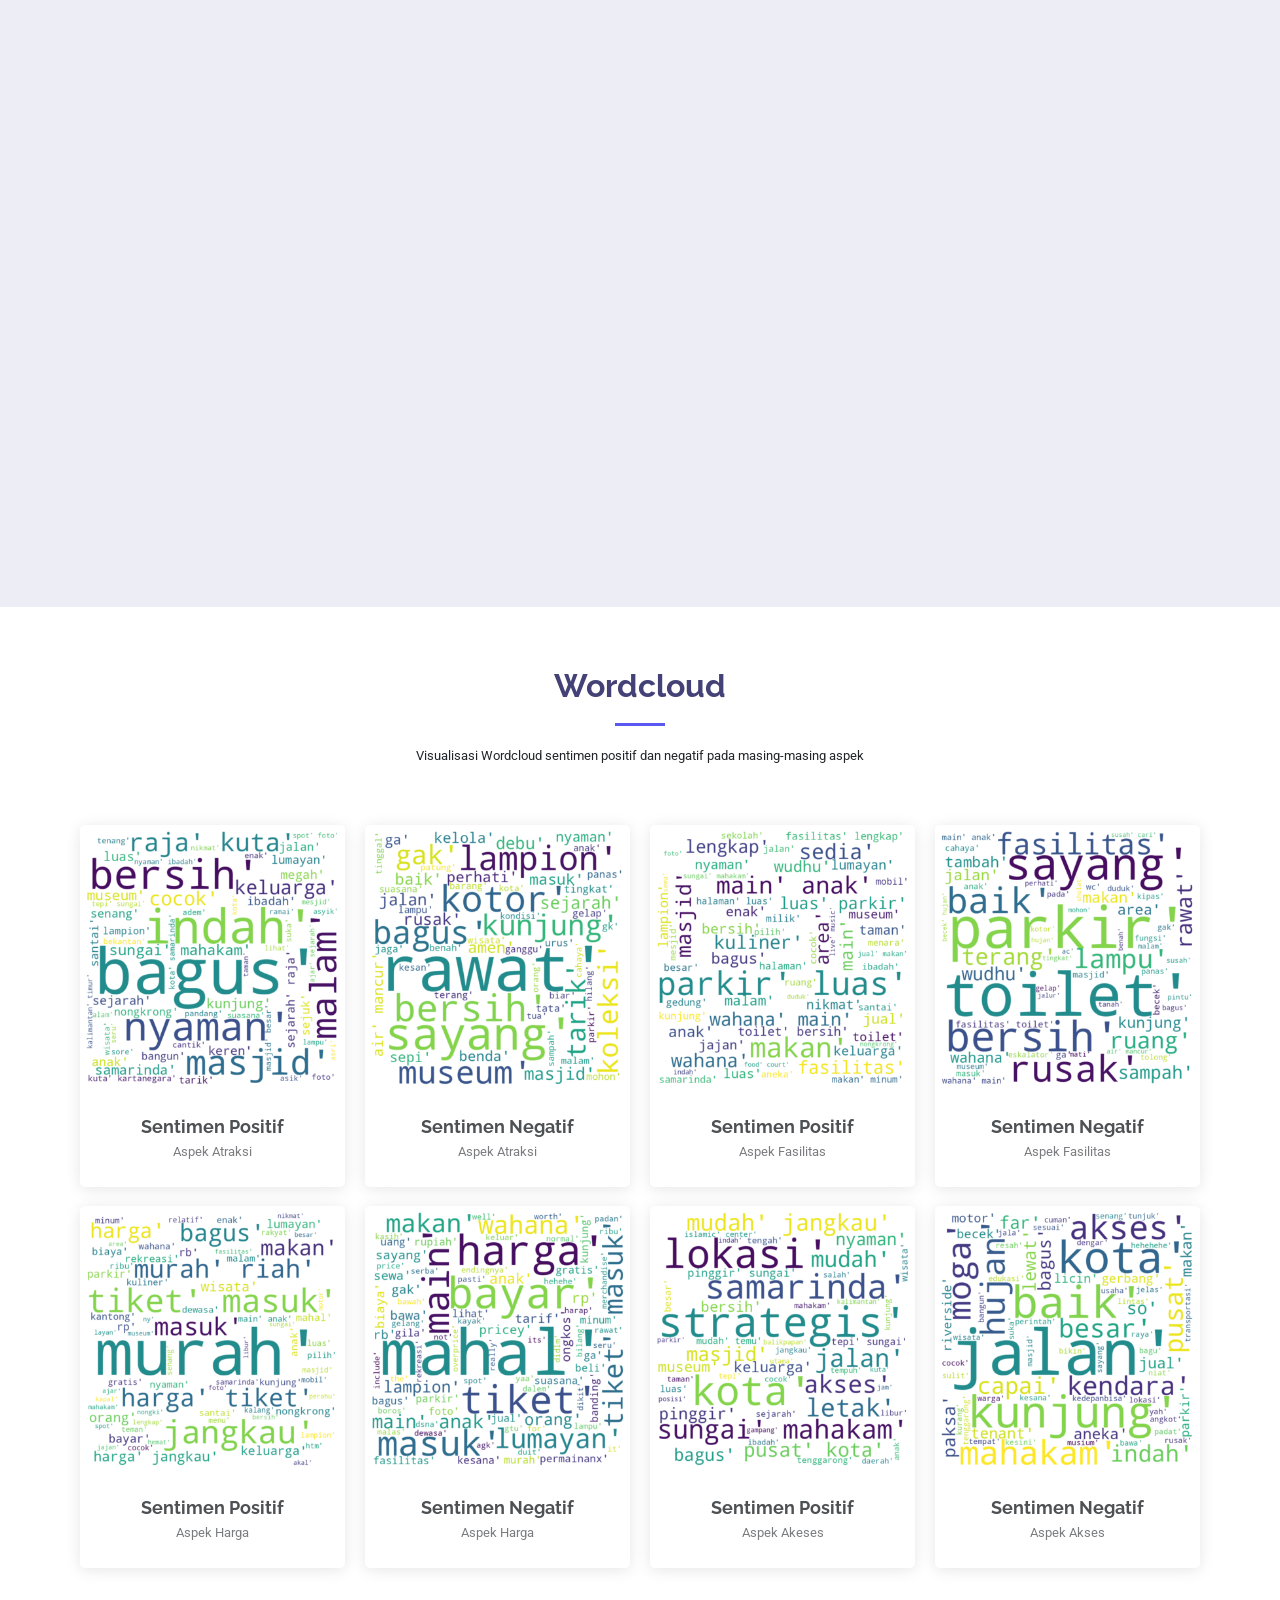
==== commit bb065253: "menambahkan dashboard google looker" ====
--- a/index.html
+++ b/index.html
@@ -105,6 +105,11 @@
         padding: 0;
         margin: 0;
     } 
+    #dashboard iframe {
+      width: 100%;
+      height: 100vh; /* Ini akan membuat tinggi iframe sesuai dengan tinggi layar */
+      border: 0; /* Hilangkan border jika diperlukan */
+    }
   </style> 
 </head>
 
@@ -273,6 +278,10 @@
 
     </section><!-- /About Section -->
 
+    <section id="dashboard" class="dashboard section">
+      <iframe width="600" height="450" src="https://lookerstudio.google.com/embed/reporting/1f7861c5-c8eb-4bb4-8f15-820561045beb/page/x7P9D" frameborder="0" style="border:0" allowfullscreen sandbox="allow-storage-access-by-user-activation allow-scripts allow-same-origin allow-popups allow-popups-to-escape-sandbox"></iframe>
+    </section>
+
     <!-- Map Section -->
     <section id="contact" class="contact section light-background">
       <!-- Section Title -->
